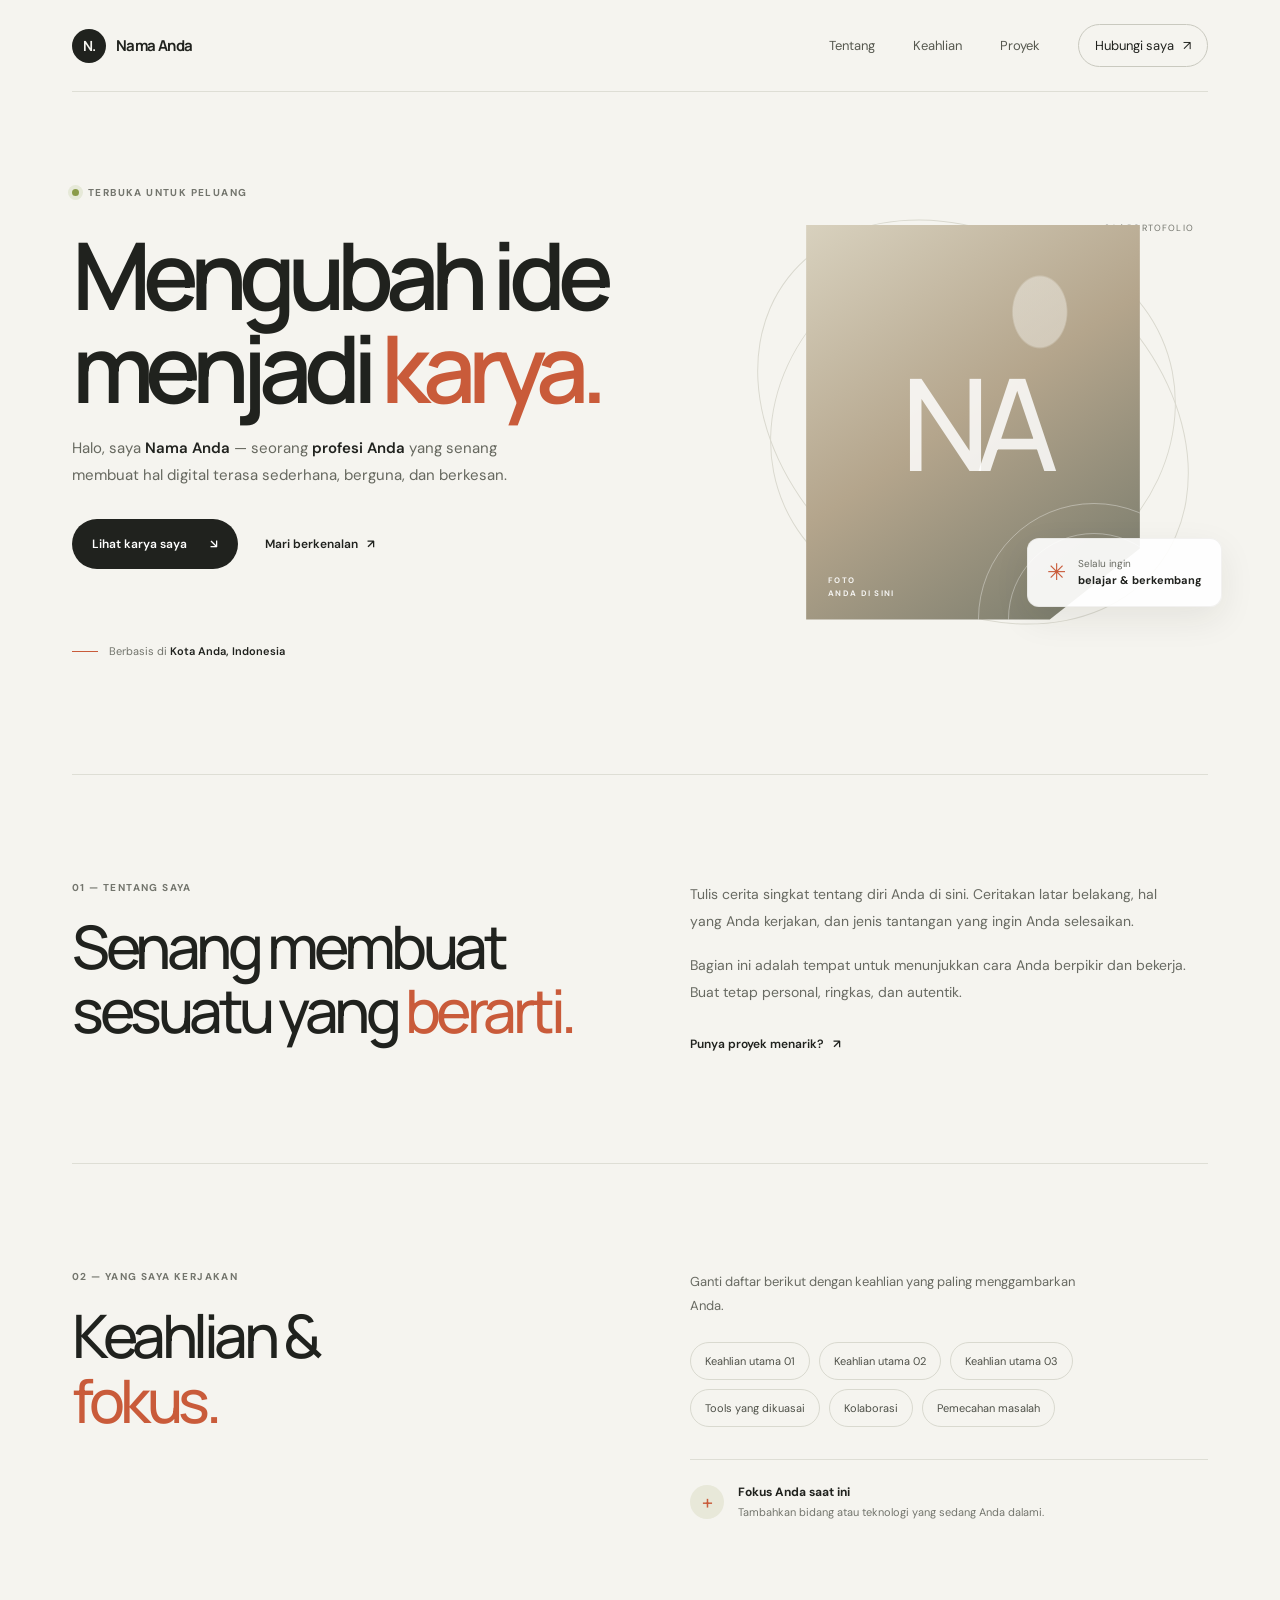
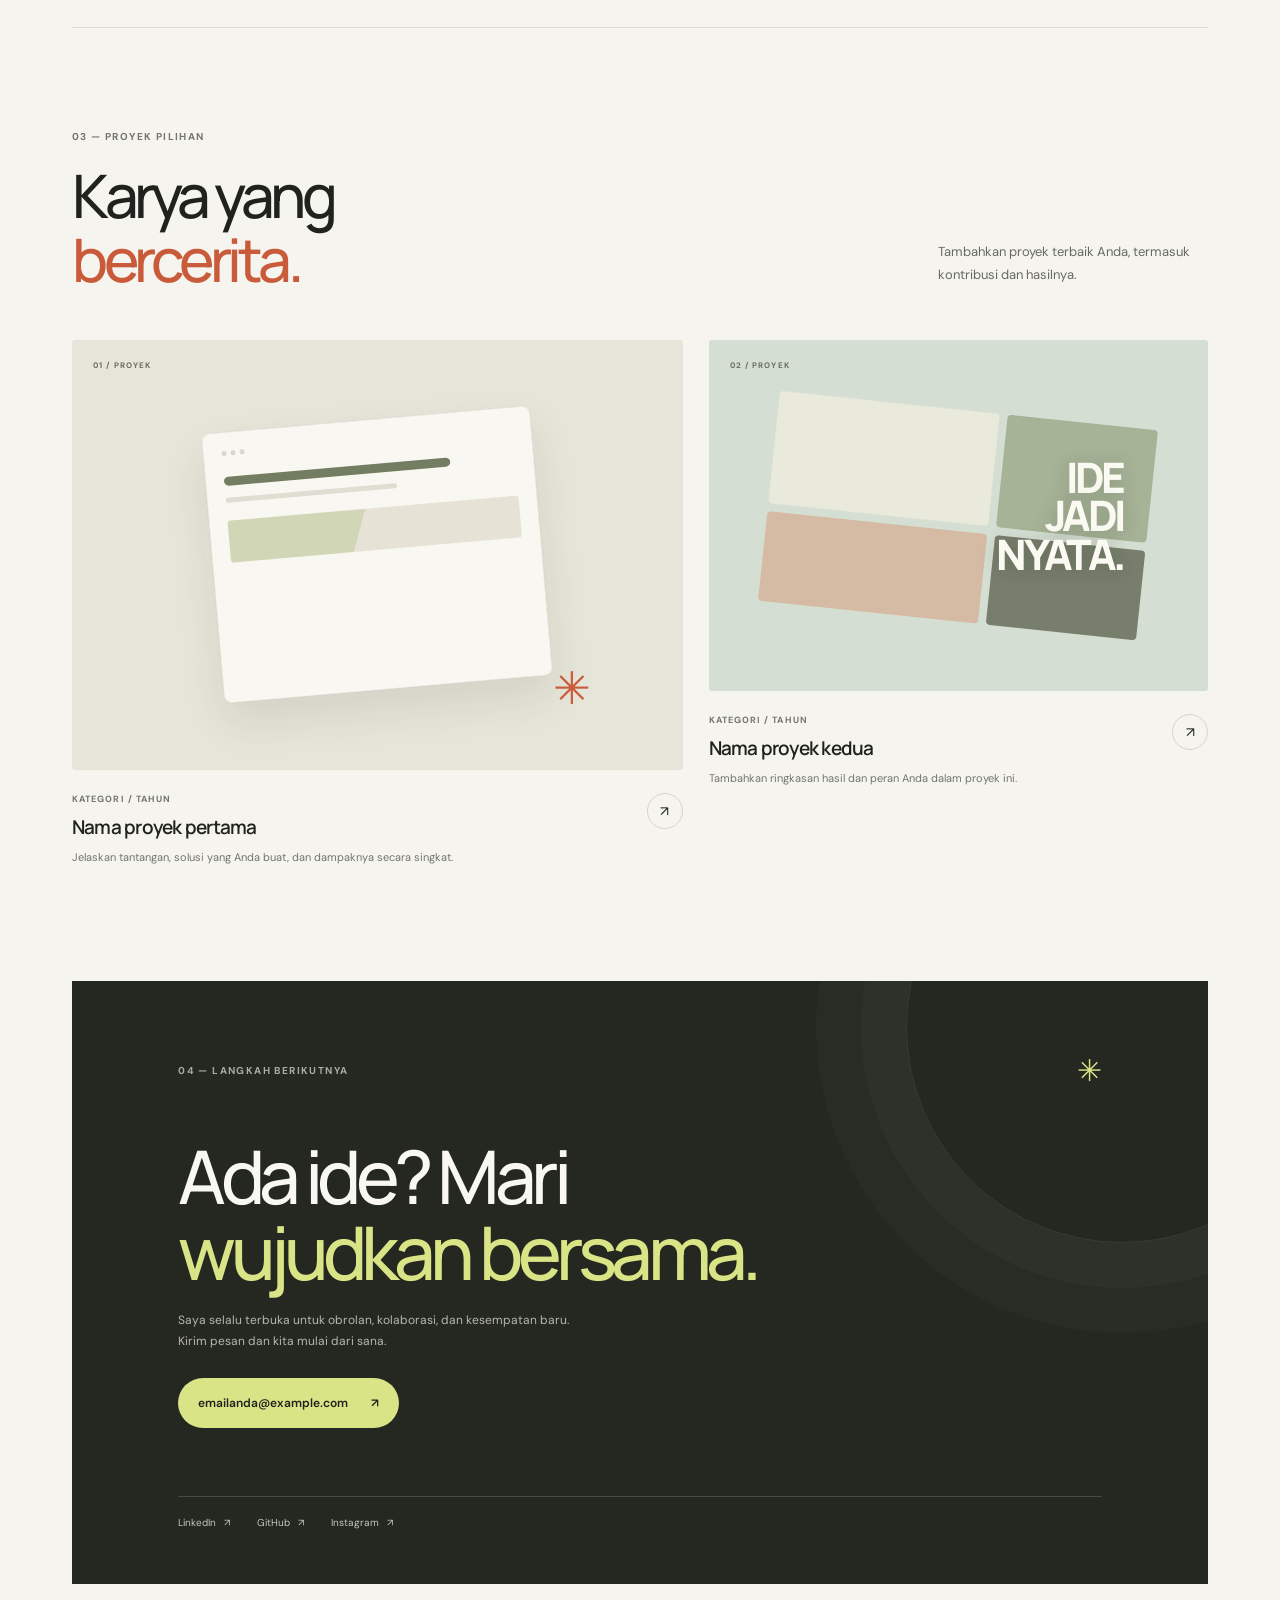
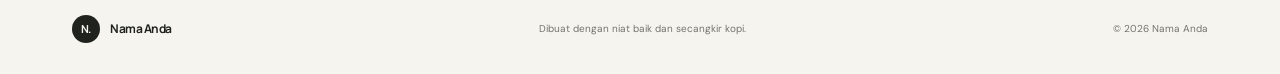
==== index.html @ 4c213443 "Build portfolio website Co-authored-by: Copilot <223556219+Copilot@users.noreply.github.com>" ====
<!doctype html>
<html lang="id">
  <head>
    <meta charset="utf-8" />
    <meta name="viewport" content="width=device-width, initial-scale=1" />
    <meta
      name="description"
      content="Portofolio Nama Anda — profil, keahlian, dan proyek pilihan."
    />
    <meta name="theme-color" content="#f5f4ef" />
    <title>Nama Anda — Portofolio</title>
    <link rel="stylesheet" href="styles.css" />
    <script src="script.js" defer></script>
  </head>
  <body>
    <header class="site-header">
      <a class="wordmark" href="#home" aria-label="Nama Anda, beranda">
        <span class="wordmark-mark">N.</span>
        <span>Nama Anda</span>
      </a>

      <button
        class="menu-toggle"
        type="button"
        aria-expanded="false"
        aria-controls="primary-navigation"
        aria-label="Buka navigasi"
      >
        <span></span>
        <span></span>
      </button>

      <nav class="navigation" id="primary-navigation" aria-label="Navigasi utama">
        <a href="#about">Tentang</a>
        <a href="#skills">Keahlian</a>
        <a href="#projects">Proyek</a>
        <a class="nav-contact" href="#contact">Hubungi saya <span aria-hidden="true">↗</span></a>
      </nav>
    </header>

    <main>
      <section class="hero section-shell" id="home">
        <div class="hero-copy">
          <p class="eyebrow"><span class="status-dot"></span> TERBUKA UNTUK PELUANG</p>
          <h1>Mengubah ide<br />menjadi <span class="accent-text">karya.</span></h1>
          <p class="hero-description">
            Halo, saya <strong>Nama Anda</strong> — seorang
            <strong>profesi Anda</strong> yang senang membuat hal digital terasa
            sederhana, berguna, dan berkesan.
          </p>
          <div class="hero-actions">
            <a class="button button-primary" href="#projects">Lihat karya saya <span aria-hidden="true">↘</span></a>
            <a class="text-link" href="#contact">Mari berkenalan <span aria-hidden="true">↗</span></a>
          </div>
          <div class="hero-note">
            <span class="note-line"></span>
            <span>Berbasis di <strong>Kota Anda, Indonesia</strong></span>
          </div>
        </div>

        <div class="hero-art" aria-label="Area foto profil">
          <div class="art-orbit orbit-one"></div>
          <div class="art-orbit orbit-two"></div>
          <div class="portrait-placeholder">
            <span class="portrait-initials">NA</span>
            <span class="portrait-caption">FOTO<br />ANDA DI SINI</span>
          </div>
          <div class="floating-card">
            <span class="floating-icon" aria-hidden="true">✳</span>
            <span>Selalu ingin<br /><strong>belajar & berkembang</strong></span>
          </div>
          <span class="art-index">01 / PORTOFOLIO</span>
        </div>
      </section>

      <section class="about section-shell section-divider" id="about">
        <div class="section-heading">
          <p class="eyebrow">01 — TENTANG SAYA</p>
          <h2>Senang membuat<br />sesuatu yang <span class="accent-text">berarti.</span></h2>
        </div>
        <div class="about-copy">
          <p>
            Tulis cerita singkat tentang diri Anda di sini. Ceritakan latar
            belakang, hal yang Anda kerjakan, dan jenis tantangan yang ingin
            Anda selesaikan.
          </p>
          <p>
            Bagian ini adalah tempat untuk menunjukkan cara Anda berpikir dan
            bekerja. Buat tetap personal, ringkas, dan autentik.
          </p>
          <a class="text-link" href="#contact">Punya proyek menarik? <span aria-hidden="true">↗</span></a>
        </div>
      </section>

      <section class="skills section-shell section-divider" id="skills">
        <div class="section-heading">
          <p class="eyebrow">02 — YANG SAYA KERJAKAN</p>
          <h2>Keahlian &<br /><span class="accent-text">fokus.</span></h2>
        </div>
        <div class="skills-content">
          <p class="skills-intro">Ganti daftar berikut dengan keahlian yang paling menggambarkan Anda.</p>
          <div class="skill-list" aria-label="Daftar keahlian">
            <span>Keahlian utama 01</span>
            <span>Keahlian utama 02</span>
            <span>Keahlian utama 03</span>
            <span>Tools yang dikuasai</span>
            <span>Kolaborasi</span>
            <span>Pemecahan masalah</span>
          </div>
          <div class="focus-note">
            <span class="focus-number">+</span>
            <p><strong>Fokus Anda saat ini</strong><br />Tambahkan bidang atau teknologi yang sedang Anda dalami.</p>
          </div>
        </div>
      </section>

      <section class="projects section-shell section-divider" id="projects">
        <div class="projects-heading">
          <div class="section-heading">
            <p class="eyebrow">03 — PROYEK PILIHAN</p>
            <h2>Karya yang<br /><span class="accent-text">bercerita.</span></h2>
          </div>
          <p class="projects-intro">Tambahkan proyek terbaik Anda, termasuk kontribusi dan hasilnya.</p>
        </div>

        <div class="project-grid">
          <article class="project-card project-card-featured">
            <div class="project-visual visual-one">
              <span class="visual-label">01 / PROYEK</span>
              <div class="visual-window">
                <span class="window-dots"><i></i><i></i><i></i></span>
                <span class="window-line line-long"></span>
                <span class="window-line"></span>
                <span class="window-block"></span>
              </div>
              <span class="visual-symbol" aria-hidden="true">✳</span>
            </div>
            <div class="project-details">
              <div>
                <p class="project-type">KATEGORI / TAHUN</p>
                <h3>Nama proyek pertama</h3>
                <p>Jelaskan tantangan, solusi yang Anda buat, dan dampaknya secara singkat.</p>
              </div>
              <a class="project-arrow" href="#contact" aria-label="Tanyakan tentang proyek pertama">↗</a>
            </div>
          </article>

          <article class="project-card">
            <div class="project-visual visual-two">
              <span class="visual-label">02 / PROYEK</span>
              <div class="visual-tiles"><span></span><span></span><span></span><span></span></div>
              <span class="visual-word">IDE<br />JADI<br />NYATA.</span>
            </div>
            <div class="project-details">
              <div>
                <p class="project-type">KATEGORI / TAHUN</p>
                <h3>Nama proyek kedua</h3>
                <p>Tambahkan ringkasan hasil dan peran Anda dalam proyek ini.</p>
              </div>
              <a class="project-arrow" href="#contact" aria-label="Tanyakan tentang proyek kedua">↗</a>
            </div>
          </article>
        </div>
      </section>

      <section class="contact section-shell" id="contact">
        <div class="contact-topline">
          <p class="eyebrow">04 — LANGKAH BERIKUTNYA</p>
          <span class="contact-spark" aria-hidden="true">✳</span>
        </div>
        <h2>Ada ide? Mari<br /><span class="accent-text">wujudkan bersama.</span></h2>
        <p class="contact-description">
          Saya selalu terbuka untuk obrolan, kolaborasi, dan kesempatan baru.
          Kirim pesan dan kita mulai dari sana.
        </p>
        <a class="button button-light" href="mailto:emailanda@example.com">
          emailanda@example.com <span aria-hidden="true">↗</span>
        </a>
        <div class="social-links">
          <a href="#contact">LinkedIn <span aria-hidden="true">↗</span></a>
          <a href="#contact">GitHub <span aria-hidden="true">↗</span></a>
          <a href="#contact">Instagram <span aria-hidden="true">↗</span></a>
        </div>
      </section>
    </main>

    <footer class="site-footer">
      <a class="wordmark" href="#home">
        <span class="wordmark-mark">N.</span>
        <span>Nama Anda</span>
      </a>
      <p>Dibuat dengan niat baik dan secangkir kopi.</p>
      <p>© <span id="current-year"></span> Nama Anda</p>
    </footer>
  </body>
</html>
---- styles.css ----
@import url("https://fonts.googleapis.com/css2?family=DM+Sans:wght@400;500;600;700&family=Manrope:wght@400;500;600;700;800&display=swap");

:root {
  color-scheme: light;
  --paper: #f5f4ef;
  --ink: #20221e;
  --muted: #73756d;
  --line: #deded5;
  --accent: #c95b3a;
  --accent-dark: #a94227;
  --lime: #d8e486;
  --dark: #252820;
  --font-body: "DM Sans", "Segoe UI", sans-serif;
  --font-display: "Manrope", "Segoe UI", sans-serif;
}

* {
  box-sizing: border-box;
}

html {
  scroll-behavior: smooth;
  scroll-padding-top: 6rem;
}

body {
  margin: 0;
  background: var(--paper);
  color: var(--ink);
  font-family: var(--font-body);
  -webkit-font-smoothing: antialiased;
}

a {
  color: inherit;
  text-decoration: none;
}

button,
a {
  -webkit-tap-highlight-color: transparent;
}

a:focus-visible,
button:focus-visible {
  outline: 3px solid var(--accent);
  outline-offset: 4px;
}

.site-header,
.site-footer {
  width: min(100% - 9rem, 1280px);
  margin-inline: auto;
}

.site-header {
  min-height: 92px;
  display: flex;
  align-items: center;
  justify-content: space-between;
  border-bottom: 1px solid var(--line);
}

.wordmark {
  display: inline-flex;
  align-items: center;
  gap: 10px;
  font-family: var(--font-display);
  font-size: 15px;
  font-weight: 700;
  letter-spacing: -0.04em;
}

.wordmark-mark {
  width: 34px;
  height: 34px;
  display: grid;
  place-items: center;
  border-radius: 50%;
  background: var(--ink);
  color: var(--paper);
  font-size: 14px;
  letter-spacing: -0.06em;
}

.navigation {
  display: flex;
  align-items: center;
  gap: 38px;
  color: #56584f;
  font-size: 13px;
}

.navigation a,
.social-links a,
.text-link {
  transition: color 160ms ease;
}

.navigation a:hover,
.social-links a:hover,
.text-link:hover {
  color: var(--accent);
}

.navigation .nav-contact {
  padding: 12px 16px;
  border: 1px solid #c9c9bf;
  border-radius: 99px;
  color: var(--ink);
}

.nav-contact span,
.text-link span {
  margin-left: 6px;
}

.menu-toggle {
  display: none;
}

.section-shell {
  width: min(100% - 9rem, 1280px);
  margin-inline: auto;
}

.hero {
  min-height: 660px;
  display: grid;
  grid-template-columns: 1.08fr 0.92fr;
  align-items: center;
  gap: 60px;
  padding-block: 74px 96px;
}

.hero-copy {
  padding-block: 20px;
}

.eyebrow {
  margin: 0;
  color: var(--muted);
  font-size: 10px;
  font-weight: 700;
  letter-spacing: 0.14em;
}

.hero-copy > .eyebrow {
  display: flex;
  align-items: center;
  gap: 9px;
}

.status-dot {
  width: 7px;
  height: 7px;
  border-radius: 50%;
  background: #8a9b48;
  box-shadow: 0 0 0 4px #e6e9d8;
}

h1,
h2,
h3,
p {
  margin-top: 0;
}

h1,
h2,
h3 {
  font-family: var(--font-display);
}

.hero h1 {
  margin: 29px 0 22px;
  font-size: clamp(58px, 7.3vw, 100px);
  font-weight: 600;
  letter-spacing: -0.085em;
  line-height: 0.99;
}

.accent-text {
  color: var(--accent);
}

.hero-description {
  max-width: 470px;
  margin-bottom: 30px;
  color: #66685f;
  font-size: 15px;
  line-height: 1.8;
}

.hero-description strong {
  color: var(--ink);
  font-weight: 600;
}

.hero-actions {
  display: flex;
  align-items: center;
  gap: 27px;
}

.button {
  min-height: 50px;
  display: inline-flex;
  align-items: center;
  justify-content: center;
  gap: 23px;
  padding: 0 20px;
  border-radius: 99px;
  font-size: 12px;
  font-weight: 600;
  transition: background-color 160ms ease, transform 160ms ease;
}

.button:hover {
  transform: translateY(-2px);
}

.button-primary {
  background: var(--ink);
  color: #fff;
}

.button-primary:hover {
  background: #41443a;
}

.text-link {
  color: var(--ink);
  font-size: 12px;
  font-weight: 600;
}

.hero-note {
  display: flex;
  align-items: center;
  gap: 11px;
  margin-top: 75px;
  color: var(--muted);
  font-size: 11px;
}

.hero-note strong {
  color: var(--ink);
  font-weight: 600;
}

.note-line {
  width: 26px;
  height: 1px;
  background: var(--accent);
}

.hero-art {
  position: relative;
  width: min(100%, 470px);
  aspect-ratio: 0.94;
  justify-self: end;
  display: grid;
  place-items: center;
}

.portrait-placeholder {
  position: relative;
  z-index: 1;
  width: 71%;
  height: 79%;
  display: flex;
  flex-direction: column;
  align-items: center;
  justify-content: center;
  overflow: hidden;
  background:
    radial-gradient(ellipse at 70% 22%, rgba(245, 244, 239, 0.46) 0 8%, transparent 8.5%),
    linear-gradient(145deg, #d8d1be 0%, #b4a58c 48%, #737769 100%);
  clip-path: polygon(0 0, 100% 0, 100% 82%, 73% 100%, 0 100%);
}

.portrait-placeholder::before,
.portrait-placeholder::after {
  position: absolute;
  content: "";
  border: 1px solid rgba(255, 255, 255, 0.35);
  border-radius: 50%;
}

.portrait-placeholder::before {
  width: 230px;
  height: 230px;
  right: -70px;
  bottom: -115px;
}

.portrait-placeholder::after {
  width: 170px;
  height: 170px;
  right: -40px;
  bottom: -85px;
}

.portrait-initials {
  position: relative;
  z-index: 1;
  color: rgba(255, 255, 255, 0.84);
  font-family: var(--font-display);
  font-size: clamp(70px, 10vw, 130px);
  font-weight: 500;
  letter-spacing: -0.11em;
}

.portrait-caption {
  position: absolute;
  bottom: 20px;
  left: 22px;
  color: rgba(255, 255, 255, 0.88);
  font-size: 8px;
  font-weight: 700;
  letter-spacing: 0.16em;
  line-height: 1.6;
}

.art-orbit {
  position: absolute;
  border: 1px solid #dad9cf;
  border-radius: 50%;
}

.orbit-one {
  width: 88%;
  height: 88%;
  transform: rotate(-24deg) scaleY(0.82);
}

.orbit-two {
  width: 100%;
  height: 72%;
  transform: rotate(38deg);
}

.floating-card {
  position: absolute;
  z-index: 2;
  right: -3%;
  bottom: 13%;
  display: flex;
  align-items: center;
  gap: 12px;
  padding: 15px 19px;
  border: 1px solid rgba(32, 34, 30, 0.06);
  border-radius: 12px;
  background: rgba(255, 255, 255, 0.91);
  box-shadow: 0 12px 35px rgba(32, 34, 30, 0.08);
  color: #686a62;
  font-size: 10px;
  line-height: 1.6;
}

.floating-card strong {
  color: var(--ink);
  font-size: 11px;
}

.floating-icon {
  color: var(--accent);
  font-size: 23px;
}

.art-index {
  position: absolute;
  top: 10%;
  right: 3%;
  color: var(--muted);
  font-size: 9px;
  letter-spacing: 0.13em;
}

.section-divider {
  border-top: 1px solid var(--line);
}

.about,
.skills {
  display: grid;
  grid-template-columns: 1fr 1fr;
  gap: 100px;
  padding-block: 106px;
}

.section-heading h2,
.projects-heading h2 {
  margin: 20px 0 0;
  font-size: clamp(39px, 5vw, 60px);
  font-weight: 500;
  letter-spacing: -0.075em;
  line-height: 1.07;
}

.about-copy {
  max-width: 500px;
  align-self: end;
  padding-bottom: 4px;
}

.about-copy p {
  margin-bottom: 18px;
  color: #686a62;
  font-size: 14px;
  line-height: 1.9;
}

.about-copy .text-link {
  display: inline-block;
  margin-top: 13px;
}

.skills-content {
  align-self: center;
}

.skills-intro,
.projects-intro {
  max-width: 390px;
  color: #686a62;
  font-size: 13px;
  line-height: 1.8;
}

.skill-list {
  display: flex;
  flex-wrap: wrap;
  gap: 9px;
  margin-block: 25px 32px;
}

.skill-list span {
  padding: 11px 14px;
  border: 1px solid #d9d9cf;
  border-radius: 99px;
  color: #4e5048;
  font-size: 11px;
}

.focus-note {
  display: flex;
  align-items: center;
  gap: 14px;
  padding-top: 22px;
  border-top: 1px solid var(--line);
}

.focus-number {
  width: 34px;
  height: 34px;
  display: grid;
  flex: 0 0 auto;
  place-items: center;
  border-radius: 50%;
  background: #e8e8d9;
  color: var(--accent);
  font-size: 20px;
}

.focus-note p {
  margin: 0;
  color: var(--muted);
  font-size: 11px;
  line-height: 1.7;
}

.focus-note strong {
  color: var(--ink);
  font-size: 12px;
}

.projects {
  padding-block: 102px 115px;
}

.projects-heading {
  display: flex;
  align-items: end;
  justify-content: space-between;
  gap: 30px;
  margin-bottom: 48px;
}

.projects-intro {
  max-width: 270px;
  margin: 0 0 5px;
}

.project-grid {
  display: grid;
  grid-template-columns: 1.1fr 0.9fr;
  gap: 26px;
}

.project-card {
  min-width: 0;
}

.project-visual {
  position: relative;
  aspect-ratio: 1.42;
  display: grid;
  place-items: center;
  overflow: hidden;
  border-radius: 3px;
}

.visual-one {
  background: #e6e5d9;
}

.visual-two {
  background: #d5ded2;
}

.visual-label {
  position: absolute;
  top: 20px;
  left: 21px;
  color: #6a6c61;
  font-size: 8px;
  font-weight: 700;
  letter-spacing: 0.14em;
}

.visual-window {
  width: 54%;
  min-height: 63%;
  display: flex;
  flex-direction: column;
  gap: 12px;
  padding: 18px;
  border: 1px solid rgba(32, 34, 30, 0.09);
  border-radius: 8px;
  background: #f8f7f1;
  box-shadow: 0 20px 40px rgba(43, 47, 37, 0.1);
  transform: rotate(-5deg);
}

.window-dots {
  display: flex;
  gap: 4px;
  margin-bottom: 9px;
}

.window-dots i {
  width: 5px;
  height: 5px;
  border-radius: 50%;
  background: #d7d8cd;
}

.window-line {
  width: 59%;
  height: 5px;
  border-radius: 5px;
  background: #deded3;
}

.window-line.line-long {
  width: 78%;
  height: 9px;
  background: #737d61;
}

.window-block {
  width: 100%;
  height: 42px;
  margin-top: 6px;
  border-radius: 3px;
  background: linear-gradient(110deg, #d1d6b7 0 45%, #e6e3d6 45%);
}

.visual-symbol {
  position: absolute;
  right: 15%;
  bottom: 12%;
  color: var(--accent);
  font-size: 45px;
}

.visual-tiles {
  position: absolute;
  inset: 20% 12%;
  display: grid;
  grid-template-columns: 1fr 0.68fr;
  grid-template-rows: 1fr 0.8fr;
  gap: 8px;
  transform: rotate(6deg);
}

.visual-tiles span {
  border-radius: 4px;
  background: #e9e9dc;
}

.visual-tiles span:nth-child(2) {
  background: #a6b397;
}

.visual-tiles span:nth-child(3) {
  background: #d5bba3;
}

.visual-tiles span:nth-child(4) {
  background: #777e6b;
}

.visual-word {
  position: relative;
  z-index: 1;
  justify-self: end;
  margin-right: 17%;
  color: #faf9f2;
  font-family: var(--font-display);
  font-size: clamp(23px, 3.5vw, 42px);
  font-weight: 800;
  letter-spacing: -0.08em;
  line-height: 0.92;
  text-align: right;
  text-shadow: 0 2px 20px rgba(32, 34, 30, 0.2);
}

.project-details {
  display: flex;
  justify-content: space-between;
  gap: 18px;
  padding-top: 23px;
}

.project-type {
  margin-bottom: 9px;
  color: var(--muted);
  font-size: 9px;
  font-weight: 700;
  letter-spacing: 0.12em;
}

.project-details h3 {
  margin-bottom: 8px;
  font-size: 19px;
  font-weight: 600;
  letter-spacing: -0.04em;
}

.project-details p:last-child {
  max-width: 400px;
  margin-bottom: 0;
  color: #73756d;
  font-size: 11px;
  line-height: 1.7;
}

.project-arrow {
  width: 36px;
  height: 36px;
  display: grid;
  flex: 0 0 auto;
  place-items: center;
  border: 1px solid #d4d4ca;
  border-radius: 50%;
  font-size: 14px;
  transition: color 160ms ease, background-color 160ms ease, border-color 160ms ease;
}

.project-arrow:hover {
  border-color: var(--ink);
  background: var(--ink);
  color: white;
}

.contact {
  position: relative;
  overflow: hidden;
  padding: 70px 8.3% 55px;
  background: var(--dark);
  color: #f8f7f1;
}

.contact::after {
  position: absolute;
  top: -170px;
  right: -130px;
  width: 430px;
  height: 430px;
  border: 1px solid rgba(255, 255, 255, 0.09);
  border-radius: 50%;
  box-shadow: 0 0 0 45px rgba(255, 255, 255, 0.025), 0 0 0 90px rgba(255, 255, 255, 0.02);
  content: "";
  pointer-events: none;
}

.contact-topline {
  display: flex;
  align-items: center;
  justify-content: space-between;
}

.contact .eyebrow {
  color: #aaada1;
}

.contact-spark {
  color: var(--lime);
  font-size: 30px;
}

.contact h2 {
  position: relative;
  z-index: 1;
  margin: 48px 0 19px;
  font-size: clamp(43px, 6vw, 74px);
  font-weight: 500;
  letter-spacing: -0.075em;
  line-height: 1.03;
}

.contact .accent-text {
  color: var(--lime);
}

.contact-description {
  max-width: 400px;
  margin-bottom: 25px;
  color: #b6b8ad;
  font-size: 12px;
  line-height: 1.8;
}

.button-light {
  background: var(--lime);
  color: var(--ink);
}

.button-light:hover {
  background: #e5eea1;
}

.social-links {
  position: relative;
  z-index: 1;
  display: flex;
  gap: 27px;
  margin-top: 68px;
  padding-top: 19px;
  border-top: 1px solid rgba(255, 255, 255, 0.16);
}

.social-links a {
  color: #c5c7bd;
  font-size: 10px;
}

.social-links a span {
  margin-left: 5px;
}

.site-footer {
  min-height: 90px;
  display: flex;
  align-items: center;
  justify-content: space-between;
  gap: 20px;
  color: var(--muted);
  font-size: 10px;
}

.site-footer .wordmark {
  color: var(--ink);
  font-size: 12px;
}

.site-footer .wordmark-mark {
  width: 28px;
  height: 28px;
  font-size: 11px;
}

.site-footer p {
  margin: 0;
}

@media (max-width: 900px) {
  .site-header,
  .site-footer,
  .section-shell {
    width: min(100% - 3.5rem, 760px);
  }

  .hero {
    min-height: 570px;
    gap: 25px;
  }

  .hero h1 {
    font-size: clamp(57px, 9vw, 78px);
  }

  .hero-art {
    width: 100%;
  }

  .floating-card {
    right: -2%;
    bottom: 8%;
  }

  .about,
  .skills {
    gap: 55px;
  }

  .contact {
    padding-inline: 7%;
  }
}

@media (max-width: 640px) {
  html {
    scroll-padding-top: 5rem;
  }

  .site-header,
  .site-footer,
  .section-shell {
    width: calc(100% - 40px);
  }

  .site-header {
    min-height: 72px;
  }

  .menu-toggle {
    z-index: 5;
    width: 42px;
    height: 42px;
    display: flex;
    flex-direction: column;
    align-items: center;
    justify-content: center;
    gap: 5px;
    border: 1px solid var(--line);
    border-radius: 50%;
    background: transparent;
    cursor: pointer;
  }

  .menu-toggle span {
    width: 14px;
    height: 1px;
    background: var(--ink);
    transition: transform 160ms ease;
  }

  .menu-toggle[aria-expanded="true"] span:first-child {
    transform: translateY(3px) rotate(45deg);
  }

  .menu-toggle[aria-expanded="true"] span:last-child {
    transform: translateY(-3px) rotate(-45deg);
  }

  .navigation {
    position: absolute;
    z-index: 4;
    top: 62px;
    right: 20px;
    left: 20px;
    display: none;
    align-items: stretch;
    gap: 0;
    padding: 12px;
    border: 1px solid var(--line);
    border-radius: 12px;
    background: var(--paper);
    box-shadow: 0 16px 35px rgba(32, 34, 30, 0.09);
  }

  .navigation.is-open {
    display: flex;
    flex-direction: column;
  }

  .navigation a {
    padding: 13px 12px;
  }

  .navigation .nav-contact {
    margin-top: 4px;
    border: 0;
    border-radius: 7px;
    background: #eae9df;
  }

  .hero {
    grid-template-columns: 1fr;
    gap: 12px;
    padding-block: 69px 69px;
  }

  .hero-copy {
    padding: 0;
  }

  .hero h1 {
    margin-top: 25px;
    font-size: clamp(60px, 15vw, 84px);
  }

  .hero-description {
    max-width: 440px;
    font-size: 14px;
  }

  .hero-note {
    margin-top: 37px;
  }

  .hero-art {
    width: min(100%, 380px);
    margin: 32px auto 0;
  }

  .portrait-initials {
    font-size: 112px;
  }

  .floating-card {
    right: 0;
    bottom: 8%;
  }

  .about,
  .skills {
    grid-template-columns: 1fr;
    gap: 35px;
    padding-block: 73px;
  }

  .section-heading h2,
  .projects-heading h2 {
    font-size: 48px;
  }

  .projects {
    padding-block: 74px 80px;
  }

  .projects-heading {
    display: block;
    margin-bottom: 32px;
  }

  .projects-intro {
    margin-top: 20px;
  }

  .project-grid {
    grid-template-columns: 1fr;
    gap: 39px;
  }

  .project-visual {
    aspect-ratio: 1.25;
  }

  .visual-word {
    font-size: 42px;
  }

  .contact {
    width: 100%;
    padding: 55px 25px 35px;
  }

  .contact h2 {
    margin-top: 39px;
    font-size: clamp(43px, 11vw, 60px);
  }

  .social-links {
    gap: 20px;
    margin-top: 54px;
  }

  .site-footer {
    min-height: 110px;
    flex-wrap: wrap;
    justify-content: space-between;
    padding-block: 19px;
  }

  .site-footer p:nth-of-type(1) {
    order: 1;
    width: 100%;
  }
}

@media (prefers-reduced-motion: reduce) {
  *,
  *::before,
  *::after {
    scroll-behavior: auto !important;
    transition-duration: 0.01ms !important;
  }
}
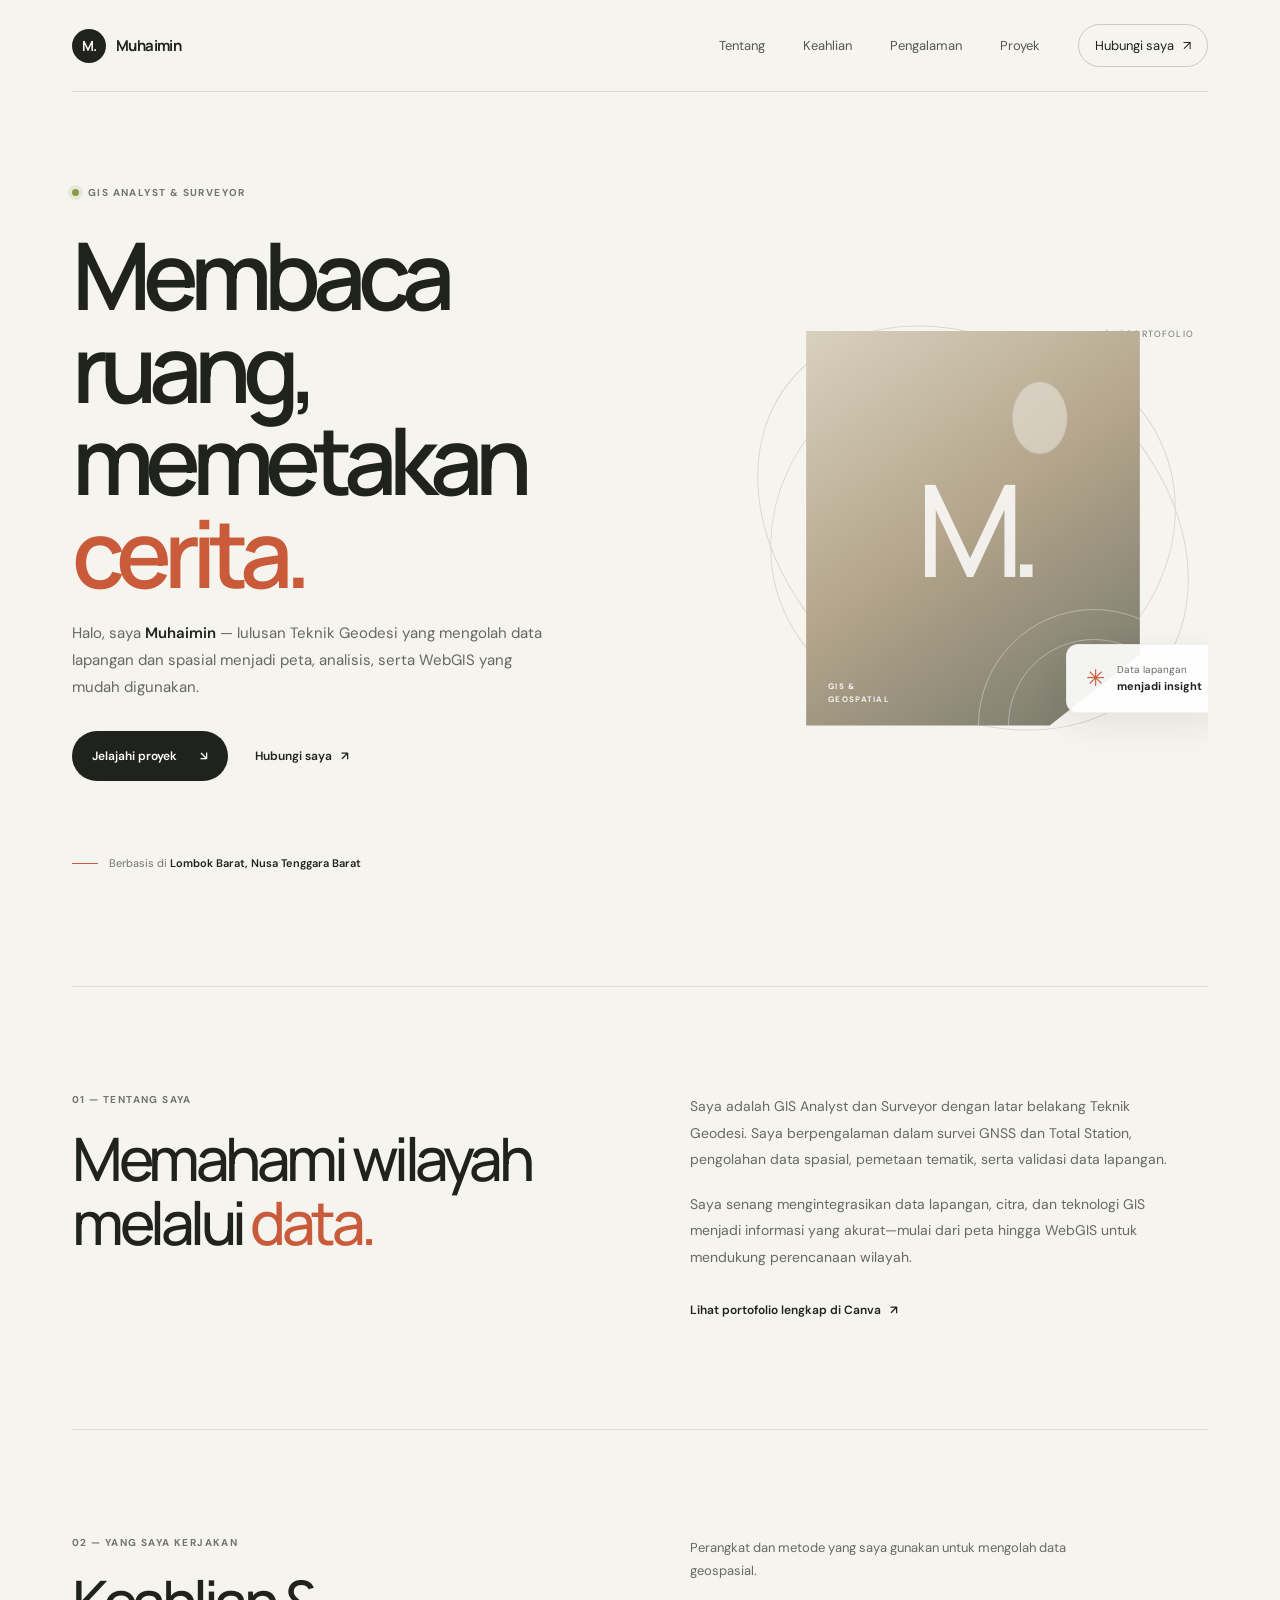
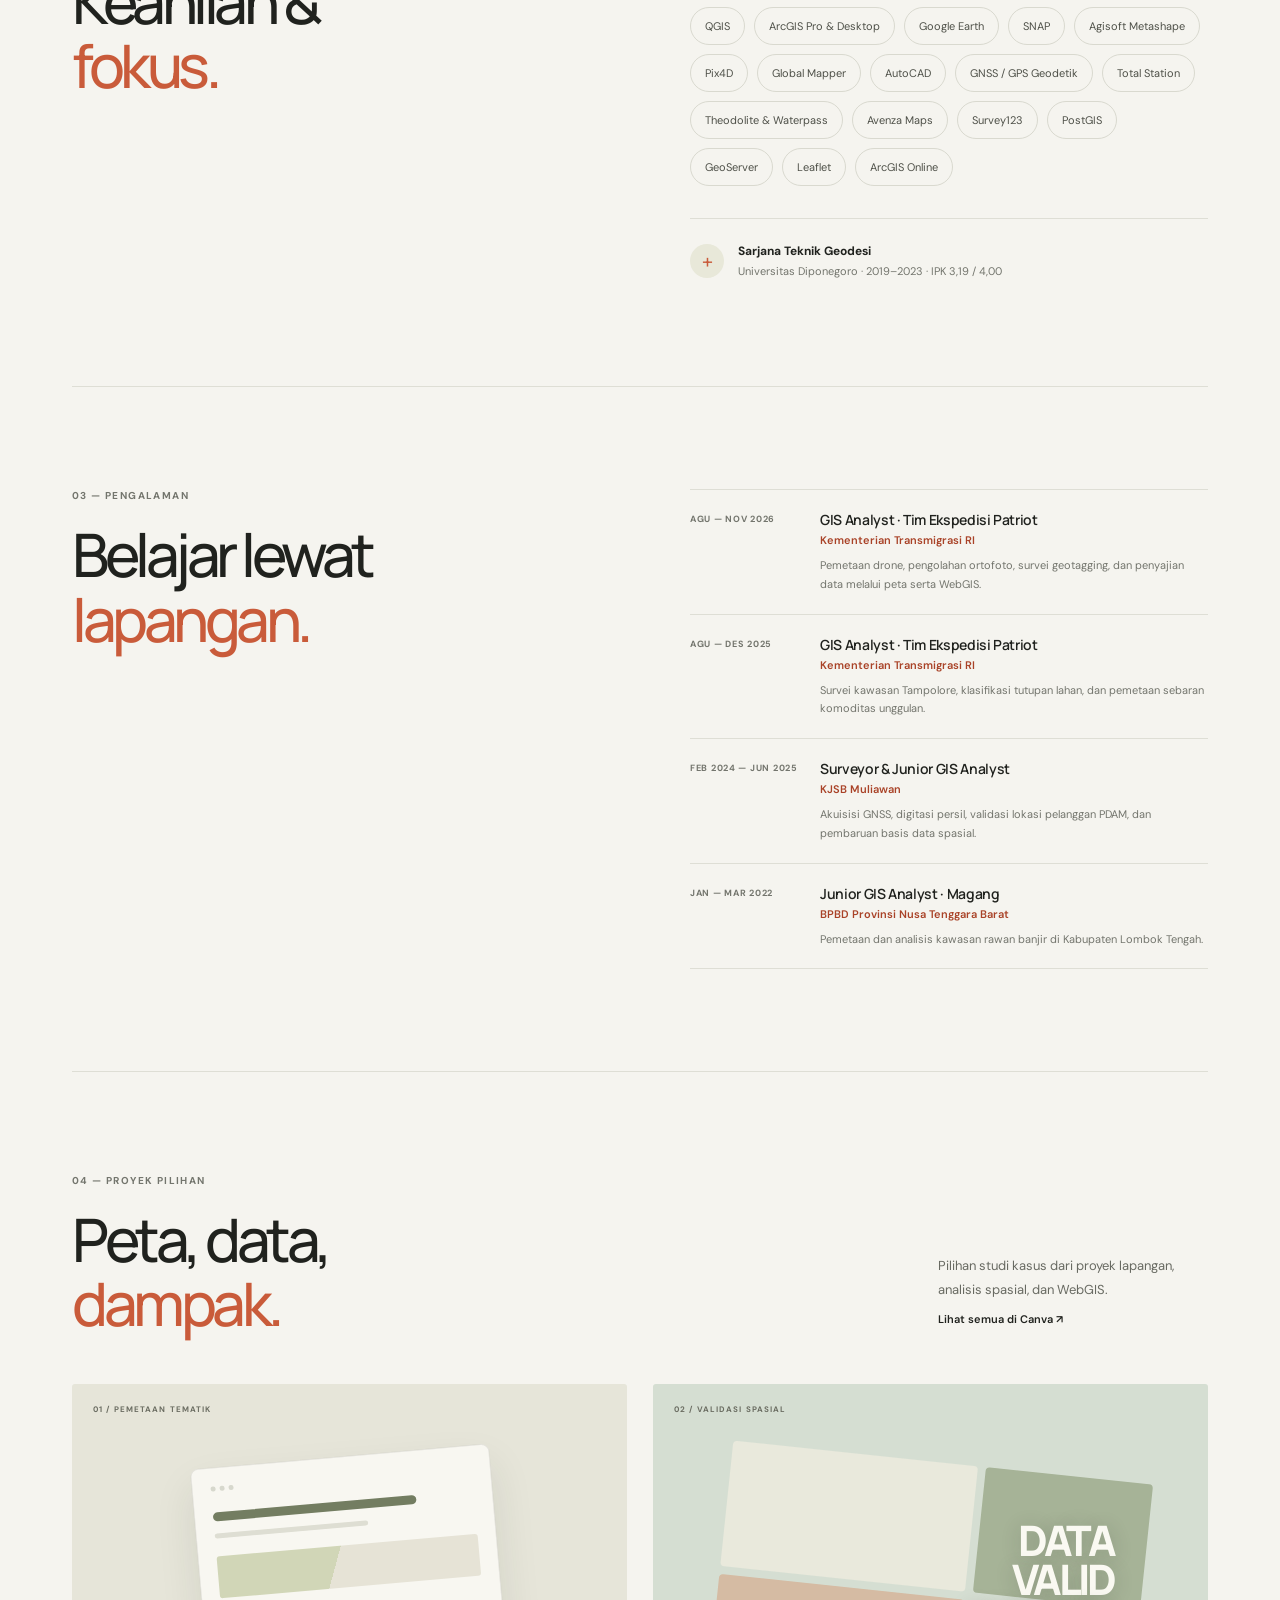
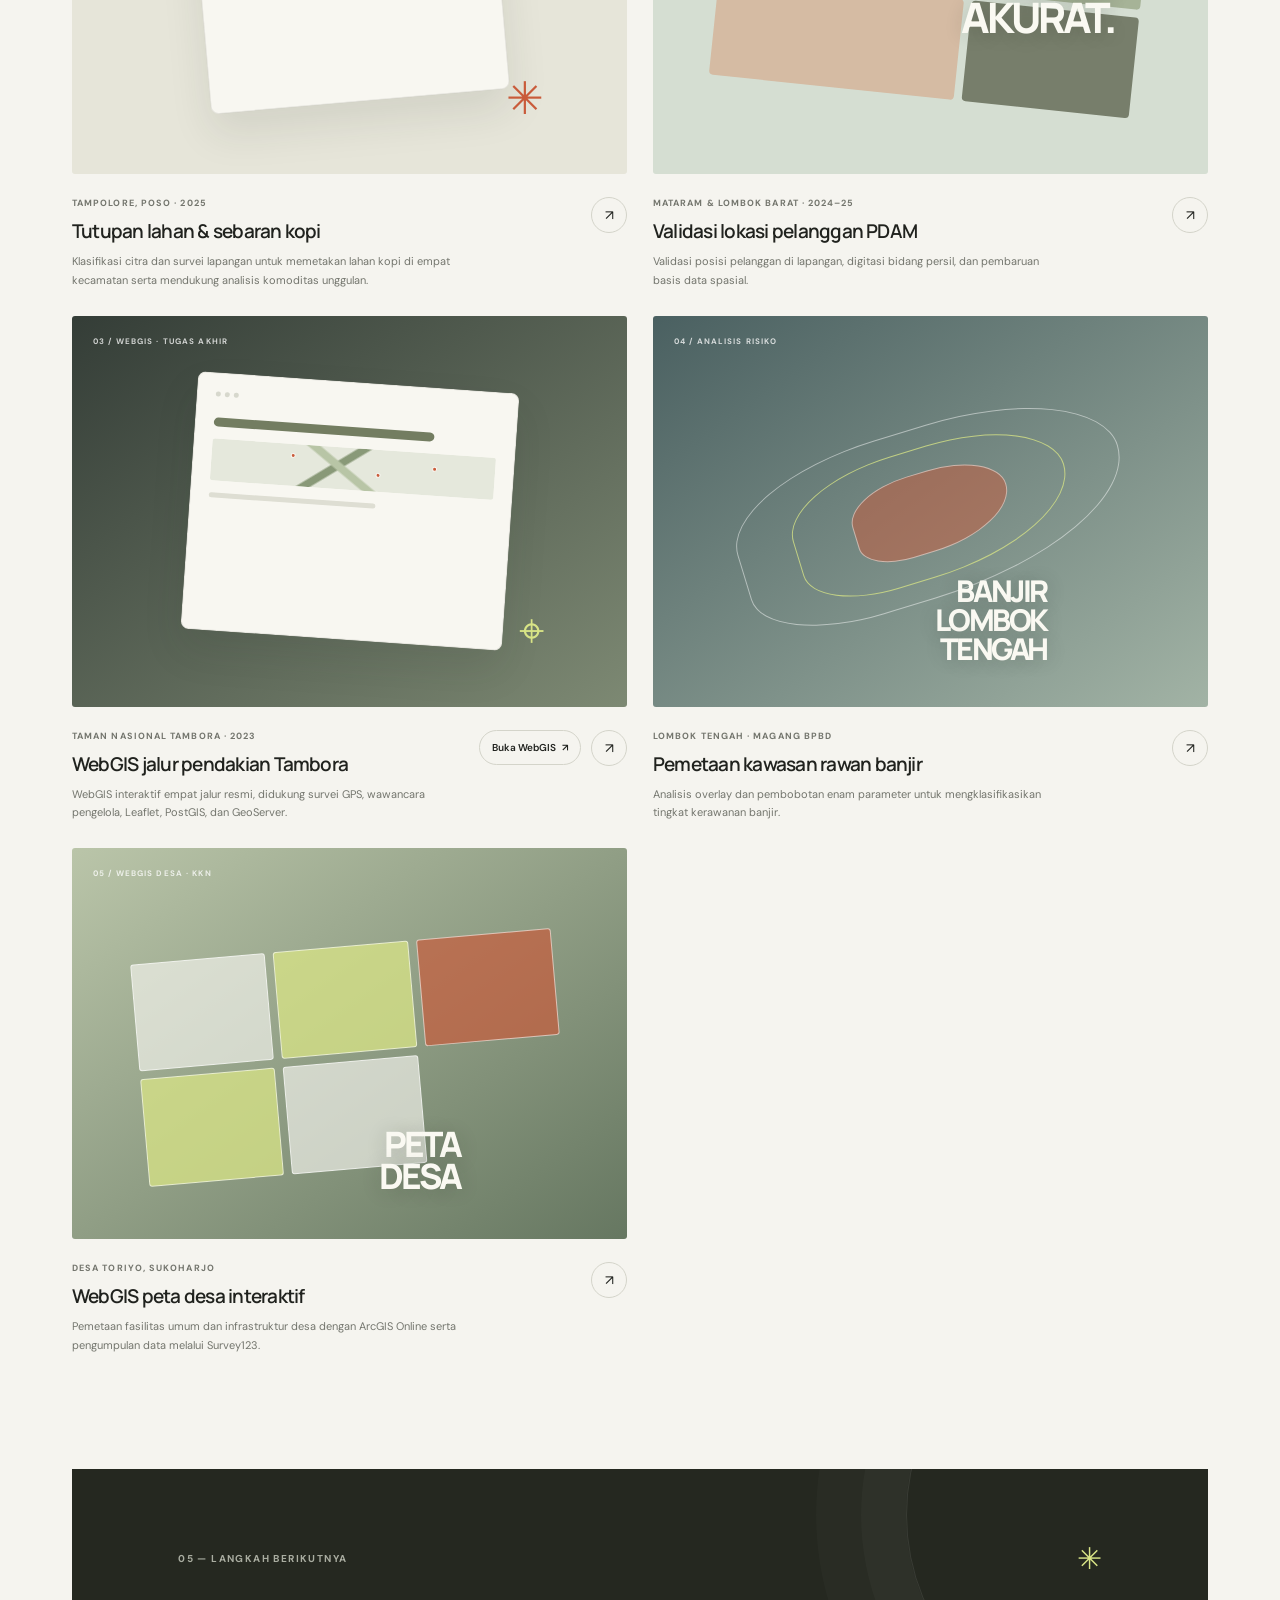
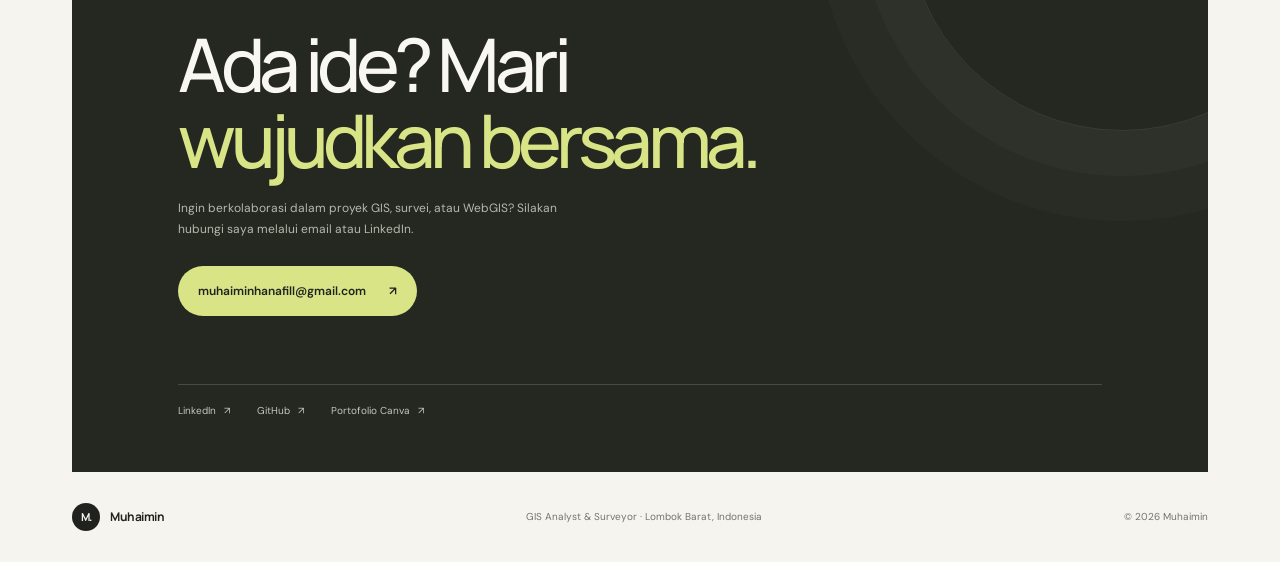
==== commit 7cc2a45f: "Populate portfolio from CV and projects Co-authored-by: Copilot <223556219+Copilot@users.noreply.git" ====
--- a/index.html
+++ b/index.html
@@ -5,18 +5,18 @@
     <meta name="viewport" content="width=device-width, initial-scale=1" />
     <meta
       name="description"
-      content="Portofolio Nama Anda — profil, keahlian, dan proyek pilihan."
+      content="Portofolio Muhaimin, GIS Analyst dan Surveyor. Jelajahi proyek WebGIS, pemetaan tematik, dan analisis spasial."
     />
     <meta name="theme-color" content="#f5f4ef" />
-    <title>Nama Anda — Portofolio</title>
+    <title>Muhaimin — GIS Analyst &amp; Surveyor</title>
     <link rel="stylesheet" href="styles.css" />
     <script src="script.js" defer></script>
   </head>
   <body>
     <header class="site-header">
-      <a class="wordmark" href="#home" aria-label="Nama Anda, beranda">
-        <span class="wordmark-mark">N.</span>
-        <span>Nama Anda</span>
+      <a class="wordmark" href="#home" aria-label="Muhaimin, beranda">
+        <span class="wordmark-mark">M.</span>
+        <span>Muhaimin</span>
       </a>
 
       <button
@@ -33,6 +33,7 @@
       <nav class="navigation" id="primary-navigation" aria-label="Navigasi utama">
         <a href="#about">Tentang</a>
         <a href="#skills">Keahlian</a>
+        <a href="#experience">Pengalaman</a>
         <a href="#projects">Proyek</a>
         <a class="nav-contact" href="#contact">Hubungi saya <span aria-hidden="true">↗</span></a>
       </nav>
@@ -41,33 +42,33 @@
     <main>
       <section class="hero section-shell" id="home">
         <div class="hero-copy">
-          <p class="eyebrow"><span class="status-dot"></span> TERBUKA UNTUK PELUANG</p>
-          <h1>Mengubah ide<br />menjadi <span class="accent-text">karya.</span></h1>
+          <p class="eyebrow"><span class="status-dot"></span> GIS ANALYST &amp; SURVEYOR</p>
+          <h1>Membaca ruang,<br />memetakan <span class="accent-text">cerita.</span></h1>
           <p class="hero-description">
-            Halo, saya <strong>Nama Anda</strong> — seorang
-            <strong>profesi Anda</strong> yang senang membuat hal digital terasa
-            sederhana, berguna, dan berkesan.
+            Halo, saya <strong>Muhaimin</strong> — lulusan Teknik Geodesi yang
+            mengolah data lapangan dan spasial menjadi peta, analisis, serta
+            WebGIS yang mudah digunakan.
           </p>
           <div class="hero-actions">
-            <a class="button button-primary" href="#projects">Lihat karya saya <span aria-hidden="true">↘</span></a>
-            <a class="text-link" href="#contact">Mari berkenalan <span aria-hidden="true">↗</span></a>
+            <a class="button button-primary" href="#projects">Jelajahi proyek <span aria-hidden="true">↘</span></a>
+            <a class="text-link" href="#contact">Hubungi saya <span aria-hidden="true">↗</span></a>
           </div>
           <div class="hero-note">
             <span class="note-line"></span>
-            <span>Berbasis di <strong>Kota Anda, Indonesia</strong></span>
-          </div>
-        </div>
-
-        <div class="hero-art" aria-label="Area foto profil">
+            <span>Berbasis di <strong>Lombok Barat, Nusa Tenggara Barat</strong></span>
+          </div>
+        </div>
+
+        <div class="hero-art" aria-label="Ilustrasi geospasial">
           <div class="art-orbit orbit-one"></div>
           <div class="art-orbit orbit-two"></div>
           <div class="portrait-placeholder">
-            <span class="portrait-initials">NA</span>
-            <span class="portrait-caption">FOTO<br />ANDA DI SINI</span>
+            <span class="portrait-initials">M.</span>
+            <span class="portrait-caption">GIS &amp;<br />GEOSPATIAL</span>
           </div>
           <div class="floating-card">
             <span class="floating-icon" aria-hidden="true">✳</span>
-            <span>Selalu ingin<br /><strong>belajar & berkembang</strong></span>
+            <span>Data lapangan<br /><strong>menjadi insight</strong></span>
           </div>
           <span class="art-index">01 / PORTOFOLIO</span>
         </div>
@@ -76,19 +77,23 @@
       <section class="about section-shell section-divider" id="about">
         <div class="section-heading">
           <p class="eyebrow">01 — TENTANG SAYA</p>
-          <h2>Senang membuat<br />sesuatu yang <span class="accent-text">berarti.</span></h2>
+          <h2>Memahami wilayah<br />melalui <span class="accent-text">data.</span></h2>
         </div>
         <div class="about-copy">
           <p>
-            Tulis cerita singkat tentang diri Anda di sini. Ceritakan latar
-            belakang, hal yang Anda kerjakan, dan jenis tantangan yang ingin
-            Anda selesaikan.
+            Saya adalah GIS Analyst dan Surveyor dengan latar belakang Teknik
+            Geodesi. Saya berpengalaman dalam survei GNSS dan Total Station,
+            pengolahan data spasial, pemetaan tematik, serta validasi data
+            lapangan.
           </p>
           <p>
-            Bagian ini adalah tempat untuk menunjukkan cara Anda berpikir dan
-            bekerja. Buat tetap personal, ringkas, dan autentik.
+            Saya senang mengintegrasikan data lapangan, citra, dan teknologi GIS
+            menjadi informasi yang akurat—mulai dari peta hingga WebGIS untuk
+            mendukung perencanaan wilayah.
           </p>
-          <a class="text-link" href="#contact">Punya proyek menarik? <span aria-hidden="true">↗</span></a>
+          <a class="text-link" href="https://bit.ly/Portfolio-Muhaimin" target="_blank" rel="noopener noreferrer">
+            Lihat portofolio lengkap di Canva <span aria-hidden="true">↗</span>
+          </a>
         </div>
       </section>
 
@@ -98,35 +103,90 @@
           <h2>Keahlian &<br /><span class="accent-text">fokus.</span></h2>
         </div>
         <div class="skills-content">
-          <p class="skills-intro">Ganti daftar berikut dengan keahlian yang paling menggambarkan Anda.</p>
+          <p class="skills-intro">Perangkat dan metode yang saya gunakan untuk mengolah data geospasial.</p>
           <div class="skill-list" aria-label="Daftar keahlian">
-            <span>Keahlian utama 01</span>
-            <span>Keahlian utama 02</span>
-            <span>Keahlian utama 03</span>
-            <span>Tools yang dikuasai</span>
-            <span>Kolaborasi</span>
-            <span>Pemecahan masalah</span>
+            <span>QGIS</span>
+            <span>ArcGIS Pro &amp; Desktop</span>
+            <span>Google Earth</span>
+            <span>SNAP</span>
+            <span>Agisoft Metashape</span>
+            <span>Pix4D</span>
+            <span>Global Mapper</span>
+            <span>AutoCAD</span>
+            <span>GNSS / GPS Geodetik</span>
+            <span>Total Station</span>
+            <span>Theodolite &amp; Waterpass</span>
+            <span>Avenza Maps</span>
+            <span>Survey123</span>
+            <span>PostGIS</span>
+            <span>GeoServer</span>
+            <span>Leaflet</span>
+            <span>ArcGIS Online</span>
           </div>
           <div class="focus-note">
-            <span class="focus-number">+</span>
-            <p><strong>Fokus Anda saat ini</strong><br />Tambahkan bidang atau teknologi yang sedang Anda dalami.</p>
-          </div>
+            <span class="focus-number" aria-hidden="true">+</span>
+            <p><strong>Sarjana Teknik Geodesi</strong><br />Universitas Diponegoro · 2019–2023 · IPK 3,19 / 4,00</p>
+          </div>
+        </div>
+      </section>
+
+      <section class="experience section-shell section-divider" id="experience">
+        <div class="section-heading">
+          <p class="eyebrow">03 — PENGALAMAN</p>
+          <h2>Belajar lewat<br /><span class="accent-text">lapangan.</span></h2>
+        </div>
+        <div class="experience-list">
+          <article class="experience-item">
+            <p class="experience-date">AGU — NOV 2026</p>
+            <div>
+              <h3>GIS Analyst · Tim Ekspedisi Patriot</h3>
+              <p>Kementerian Transmigrasi RI</p>
+              <span>Pemetaan drone, pengolahan ortofoto, survei geotagging, dan penyajian data melalui peta serta WebGIS.</span>
+            </div>
+          </article>
+          <article class="experience-item">
+            <p class="experience-date">AGU — DES 2025</p>
+            <div>
+              <h3>GIS Analyst · Tim Ekspedisi Patriot</h3>
+              <p>Kementerian Transmigrasi RI</p>
+              <span>Survei kawasan Tampolore, klasifikasi tutupan lahan, dan pemetaan sebaran komoditas unggulan.</span>
+            </div>
+          </article>
+          <article class="experience-item">
+            <p class="experience-date">FEB 2024 — JUN 2025</p>
+            <div>
+              <h3>Surveyor &amp; Junior GIS Analyst</h3>
+              <p>KJSB Muliawan</p>
+              <span>Akuisisi GNSS, digitasi persil, validasi lokasi pelanggan PDAM, dan pembaruan basis data spasial.</span>
+            </div>
+          </article>
+          <article class="experience-item">
+            <p class="experience-date">JAN — MAR 2022</p>
+            <div>
+              <h3>Junior GIS Analyst · Magang</h3>
+              <p>BPBD Provinsi Nusa Tenggara Barat</p>
+              <span>Pemetaan dan analisis kawasan rawan banjir di Kabupaten Lombok Tengah.</span>
+            </div>
+          </article>
         </div>
       </section>
 
       <section class="projects section-shell section-divider" id="projects">
         <div class="projects-heading">
           <div class="section-heading">
-            <p class="eyebrow">03 — PROYEK PILIHAN</p>
-            <h2>Karya yang<br /><span class="accent-text">bercerita.</span></h2>
-          </div>
-          <p class="projects-intro">Tambahkan proyek terbaik Anda, termasuk kontribusi dan hasilnya.</p>
+            <p class="eyebrow">04 — PROYEK PILIHAN</p>
+            <h2>Peta, data,<br /><span class="accent-text">dampak.</span></h2>
+          </div>
+          <p class="projects-intro">
+            Pilihan studi kasus dari proyek lapangan, analisis spasial, dan WebGIS.
+            <a href="https://bit.ly/Portfolio-Muhaimin" target="_blank" rel="noopener noreferrer">Lihat semua di Canva ↗</a>
+          </p>
         </div>
 
         <div class="project-grid">
           <article class="project-card project-card-featured">
-            <div class="project-visual visual-one">
-              <span class="visual-label">01 / PROYEK</span>
+            <div class="project-visual visual-one" aria-hidden="true">
+              <span class="visual-label">01 / PEMETAAN TEMATIK</span>
               <div class="visual-window">
                 <span class="window-dots"><i></i><i></i><i></i></span>
                 <span class="window-line line-long"></span>
@@ -137,27 +197,83 @@
             </div>
             <div class="project-details">
               <div>
-                <p class="project-type">KATEGORI / TAHUN</p>
-                <h3>Nama proyek pertama</h3>
-                <p>Jelaskan tantangan, solusi yang Anda buat, dan dampaknya secara singkat.</p>
-              </div>
-              <a class="project-arrow" href="#contact" aria-label="Tanyakan tentang proyek pertama">↗</a>
+                <p class="project-type">TAMPOLORE, POSO · 2025</p>
+                <h3>Tutupan lahan &amp; sebaran kopi</h3>
+                <p>Klasifikasi citra dan survei lapangan untuk memetakan lahan kopi di empat kecamatan serta mendukung analisis komoditas unggulan.</p>
+              </div>
+              <a class="project-arrow" href="https://bit.ly/Portfolio-Muhaimin" target="_blank" rel="noopener noreferrer" aria-label="Lihat studi kasus tutupan lahan dan sebaran kopi di Canva">↗</a>
             </div>
           </article>
 
           <article class="project-card">
-            <div class="project-visual visual-two">
-              <span class="visual-label">02 / PROYEK</span>
+            <div class="project-visual visual-two" aria-hidden="true">
+              <span class="visual-label">02 / VALIDASI SPASIAL</span>
               <div class="visual-tiles"><span></span><span></span><span></span><span></span></div>
-              <span class="visual-word">IDE<br />JADI<br />NYATA.</span>
-            </div>
-            <div class="project-details">
-              <div>
-                <p class="project-type">KATEGORI / TAHUN</p>
-                <h3>Nama proyek kedua</h3>
-                <p>Tambahkan ringkasan hasil dan peran Anda dalam proyek ini.</p>
-              </div>
-              <a class="project-arrow" href="#contact" aria-label="Tanyakan tentang proyek kedua">↗</a>
+              <span class="visual-word">DATA<br />VALID<br />AKURAT.</span>
+            </div>
+            <div class="project-details">
+              <div>
+                <p class="project-type">MATARAM &amp; LOMBOK BARAT · 2024–25</p>
+                <h3>Validasi lokasi pelanggan PDAM</h3>
+                <p>Validasi posisi pelanggan di lapangan, digitasi bidang persil, dan pembaruan basis data spasial.</p>
+              </div>
+              <a class="project-arrow" href="https://bit.ly/Portfolio-Muhaimin" target="_blank" rel="noopener noreferrer" aria-label="Lihat studi kasus validasi PDAM di Canva">↗</a>
+            </div>
+          </article>
+
+          <article class="project-card">
+            <div class="project-visual visual-three" aria-hidden="true">
+              <span class="visual-label">03 / WEBGIS · TUGAS AKHIR</span>
+              <div class="visual-window">
+                <span class="window-dots"><i></i><i></i><i></i></span>
+                <span class="window-line line-long"></span>
+                <span class="window-map"><i></i><i></i><i></i></span>
+                <span class="window-line"></span>
+              </div>
+              <span class="visual-symbol" aria-hidden="true">⌖</span>
+            </div>
+            <div class="project-details">
+              <div>
+                <p class="project-type">TAMAN NASIONAL TAMBORA · 2023</p>
+                <h3>WebGIS jalur pendakian Tambora</h3>
+                <p>WebGIS interaktif empat jalur resmi, didukung survei GPS, wawancara pengelola, Leaflet, PostGIS, dan GeoServer.</p>
+              </div>
+              <div class="project-actions">
+                <a class="project-demo" href="https://pendakiantambora.vercel.app/" target="_blank" rel="noopener noreferrer">Buka WebGIS <span aria-hidden="true">↗</span></a>
+                <a class="project-arrow" href="https://bit.ly/Portfolio-Muhaimin" target="_blank" rel="noopener noreferrer" aria-label="Lihat studi kasus WebGIS Tambora di Canva">↗</a>
+              </div>
+            </div>
+          </article>
+
+          <article class="project-card">
+            <div class="project-visual visual-four" aria-hidden="true">
+              <span class="visual-label">04 / ANALISIS RISIKO</span>
+              <div class="visual-contours"><span></span><span></span><span></span></div>
+              <span class="visual-word">BANJIR<br />LOMBOK<br />TENGAH</span>
+            </div>
+            <div class="project-details">
+              <div>
+                <p class="project-type">LOMBOK TENGAH · MAGANG BPBD</p>
+                <h3>Pemetaan kawasan rawan banjir</h3>
+                <p>Analisis overlay dan pembobotan enam parameter untuk mengklasifikasikan tingkat kerawanan banjir.</p>
+              </div>
+              <a class="project-arrow" href="https://bit.ly/Portfolio-Muhaimin" target="_blank" rel="noopener noreferrer" aria-label="Lihat studi kasus risiko banjir di Canva">↗</a>
+            </div>
+          </article>
+
+          <article class="project-card">
+            <div class="project-visual visual-five" aria-hidden="true">
+              <span class="visual-label">05 / WEBGIS DESA · KKN</span>
+              <div class="visual-village"><span></span><span></span><span></span><span></span><span></span></div>
+              <span class="visual-word">PETA<br />DESA</span>
+            </div>
+            <div class="project-details">
+              <div>
+                <p class="project-type">DESA TORIYO, SUKOHARJO</p>
+                <h3>WebGIS peta desa interaktif</h3>
+                <p>Pemetaan fasilitas umum dan infrastruktur desa dengan ArcGIS Online serta pengumpulan data melalui Survey123.</p>
+              </div>
+              <a class="project-arrow" href="https://bit.ly/Portfolio-Muhaimin" target="_blank" rel="noopener noreferrer" aria-label="Lihat studi kasus WebGIS Peta Desa di Canva">↗</a>
             </div>
           </article>
         </div>
@@ -165,32 +281,32 @@
 
       <section class="contact section-shell" id="contact">
         <div class="contact-topline">
-          <p class="eyebrow">04 — LANGKAH BERIKUTNYA</p>
+          <p class="eyebrow">05 — LANGKAH BERIKUTNYA</p>
           <span class="contact-spark" aria-hidden="true">✳</span>
         </div>
         <h2>Ada ide? Mari<br /><span class="accent-text">wujudkan bersama.</span></h2>
         <p class="contact-description">
-          Saya selalu terbuka untuk obrolan, kolaborasi, dan kesempatan baru.
-          Kirim pesan dan kita mulai dari sana.
+          Ingin berkolaborasi dalam proyek GIS, survei, atau WebGIS?
+          Silakan hubungi saya melalui email atau LinkedIn.
         </p>
-        <a class="button button-light" href="mailto:emailanda@example.com">
-          emailanda@example.com <span aria-hidden="true">↗</span>
+        <a class="button button-light" href="mailto:muhaiminhanafill@gmail.com">
+          muhaiminhanafill@gmail.com <span aria-hidden="true">↗</span>
         </a>
         <div class="social-links">
-          <a href="#contact">LinkedIn <span aria-hidden="true">↗</span></a>
-          <a href="#contact">GitHub <span aria-hidden="true">↗</span></a>
-          <a href="#contact">Instagram <span aria-hidden="true">↗</span></a>
+          <a href="https://www.linkedin.com/in/muhaimingeodesi" target="_blank" rel="noopener noreferrer">LinkedIn <span aria-hidden="true">↗</span></a>
+          <a href="https://github.com/muhaimin-geo" target="_blank" rel="noopener noreferrer">GitHub <span aria-hidden="true">↗</span></a>
+          <a href="https://bit.ly/Portfolio-Muhaimin" target="_blank" rel="noopener noreferrer">Portofolio Canva <span aria-hidden="true">↗</span></a>
         </div>
       </section>
     </main>
 
     <footer class="site-footer">
       <a class="wordmark" href="#home">
-        <span class="wordmark-mark">N.</span>
-        <span>Nama Anda</span>
+        <span class="wordmark-mark">M.</span>
+        <span>Muhaimin</span>
       </a>
-      <p>Dibuat dengan niat baik dan secangkir kopi.</p>
-      <p>© <span id="current-year"></span> Nama Anda</p>
+      <p>GIS Analyst &amp; Surveyor · Lombok Barat, Indonesia</p>
+      <p>© <span id="current-year"></span> Muhaimin</p>
     </footer>
   </body>
 </html>
--- a/styles.css
+++ b/styles.css
@@ -262,6 +262,7 @@
   justify-self: end;
   display: grid;
   place-items: center;
+  overflow: hidden;
 }
 
 .portrait-placeholder {
@@ -476,6 +477,54 @@
   font-size: 12px;
 }
 
+.experience {
+  display: grid;
+  grid-template-columns: 1fr 1fr;
+  gap: 100px;
+  padding-block: 102px;
+}
+
+.experience-list {
+  border-top: 1px solid var(--line);
+}
+
+.experience-item {
+  display: grid;
+  grid-template-columns: 112px 1fr;
+  gap: 18px;
+  padding-block: 20px;
+  border-bottom: 1px solid var(--line);
+}
+
+.experience-date {
+  margin: 3px 0 0;
+  color: var(--muted);
+  font-size: 9px;
+  font-weight: 700;
+  letter-spacing: 0.08em;
+}
+
+.experience-item h3 {
+  margin-bottom: 4px;
+  font-size: 14px;
+  font-weight: 600;
+  letter-spacing: -0.025em;
+}
+
+.experience-item div > p {
+  margin-bottom: 9px;
+  color: var(--accent-dark);
+  font-size: 11px;
+  font-weight: 600;
+}
+
+.experience-item span {
+  display: block;
+  color: var(--muted);
+  font-size: 11px;
+  line-height: 1.7;
+}
+
 .projects {
   padding-block: 102px 115px;
 }
@@ -493,9 +542,21 @@
   margin: 0 0 5px;
 }
 
+.projects-intro a {
+  display: inline-block;
+  margin-top: 9px;
+  color: var(--ink);
+  font-size: 11px;
+  font-weight: 600;
+}
+
+.projects-intro a:hover {
+  color: var(--accent);
+}
+
 .project-grid {
   display: grid;
-  grid-template-columns: 1.1fr 0.9fr;
+  grid-template-columns: repeat(2, minmax(0, 1fr));
   gap: 26px;
 }
 
@@ -518,6 +579,137 @@
 
 .visual-two {
   background: #d5ded2;
+}
+
+.visual-three {
+  background: linear-gradient(145deg, #343d37, #7d8973);
+}
+
+.visual-three .visual-label,
+.visual-four .visual-label,
+.visual-five .visual-label {
+  color: rgba(255, 255, 255, 0.76);
+}
+
+.visual-three .visual-window {
+  width: 58%;
+  min-height: 66%;
+  transform: rotate(4deg);
+}
+
+.window-map {
+  position: relative;
+  height: 42px;
+  overflow: hidden;
+  border-radius: 3px;
+  background:
+    linear-gradient(36deg, transparent 44%, #b8c5a6 45% 48%, transparent 49%),
+    linear-gradient(145deg, transparent 42%, #899978 43% 46%, transparent 47%),
+    #e5e8dc;
+}
+
+.window-map i {
+  position: absolute;
+  width: 5px;
+  height: 5px;
+  border: 1px solid #f8f7f1;
+  border-radius: 50%;
+  background: var(--accent);
+}
+
+.window-map i:nth-child(1) {
+  top: 9px;
+  left: 28%;
+}
+
+.window-map i:nth-child(2) {
+  top: 23px;
+  left: 58%;
+}
+
+.window-map i:nth-child(3) {
+  top: 13px;
+  left: 78%;
+}
+
+.visual-three .visual-symbol {
+  color: var(--lime);
+}
+
+.visual-four {
+  background: linear-gradient(145deg, #4a6061, #a2b3a5);
+}
+
+.visual-contours {
+  position: absolute;
+  inset: 20% 12%;
+  display: grid;
+  place-items: center;
+  transform: rotate(-17deg);
+}
+
+.visual-contours span {
+  position: absolute;
+  width: 94%;
+  height: 72%;
+  border: 1px solid rgba(255, 255, 255, 0.48);
+  border-radius: 48% 52% 64% 36%;
+}
+
+.visual-contours span:nth-child(2) {
+  width: 67%;
+  height: 55%;
+  border-color: rgba(216, 228, 134, 0.78);
+}
+
+.visual-contours span:nth-child(3) {
+  width: 38%;
+  height: 34%;
+  background: rgba(201, 91, 58, 0.5);
+}
+
+.visual-four .visual-word {
+  position: absolute;
+  right: 12%;
+  bottom: 11%;
+  font-size: clamp(18px, 2.8vw, 30px);
+  line-height: 0.98;
+}
+
+.visual-five {
+  background: linear-gradient(145deg, #bac5a9, #667761);
+}
+
+.visual-village {
+  position: absolute;
+  inset: 25% 12% 18%;
+  display: grid;
+  grid-template-columns: repeat(3, 1fr);
+  grid-template-rows: repeat(2, 1fr);
+  gap: 8px;
+  transform: rotate(-5deg);
+}
+
+.visual-village span {
+  border: 1px solid rgba(255, 255, 255, 0.58);
+  border-radius: 3px;
+  background: rgba(245, 244, 239, 0.66);
+}
+
+.visual-village span:nth-child(2),
+.visual-village span:nth-child(4) {
+  background: rgba(216, 228, 134, 0.76);
+}
+
+.visual-village span:nth-child(3) {
+  background: rgba(201, 91, 58, 0.68);
+}
+
+.visual-five .visual-word {
+  position: absolute;
+  right: 13%;
+  bottom: 12%;
+  font-size: 35px;
 }
 
 .visual-label {
@@ -630,9 +822,40 @@
 
 .project-details {
   display: flex;
+  align-items: flex-start;
   justify-content: space-between;
   gap: 18px;
   padding-top: 23px;
+}
+
+.project-details > div:first-child {
+  min-width: 0;
+}
+
+.project-actions {
+  display: flex;
+  flex: 0 0 auto;
+  align-items: center;
+  gap: 10px;
+}
+
+.project-demo {
+  padding: 10px 12px;
+  border: 1px solid #d4d4ca;
+  border-radius: 99px;
+  font-size: 10px;
+  font-weight: 600;
+  white-space: nowrap;
+}
+
+.project-demo:hover {
+  border-color: var(--ink);
+  background: var(--ink);
+  color: white;
+}
+
+.project-demo span {
+  margin-left: 4px;
 }
 
 .project-type {
@@ -813,7 +1036,8 @@
   }
 
   .about,
-  .skills {
+  .skills,
+  .experience {
     gap: 55px;
   }
 
@@ -911,7 +1135,7 @@
 
   .hero h1 {
     margin-top: 25px;
-    font-size: clamp(60px, 15vw, 84px);
+    font-size: clamp(48px, 15vw, 84px);
   }
 
   .hero-description {
@@ -938,7 +1162,8 @@
   }
 
   .about,
-  .skills {
+  .skills,
+  .experience {
     grid-template-columns: 1fr;
     gap: 35px;
     padding-block: 73px;
@@ -953,6 +1178,11 @@
     padding-block: 74px 80px;
   }
 
+  .experience-item {
+    grid-template-columns: 98px 1fr;
+    gap: 13px;
+  }
+
   .projects-heading {
     display: block;
     margin-bottom: 32px;
@@ -969,6 +1199,19 @@
 
   .project-visual {
     aspect-ratio: 1.25;
+  }
+
+  .project-details {
+    gap: 12px;
+  }
+
+  .project-actions {
+    gap: 7px;
+  }
+
+  .project-demo {
+    padding-inline: 9px;
+    font-size: 9px;
   }
 
   .visual-word {
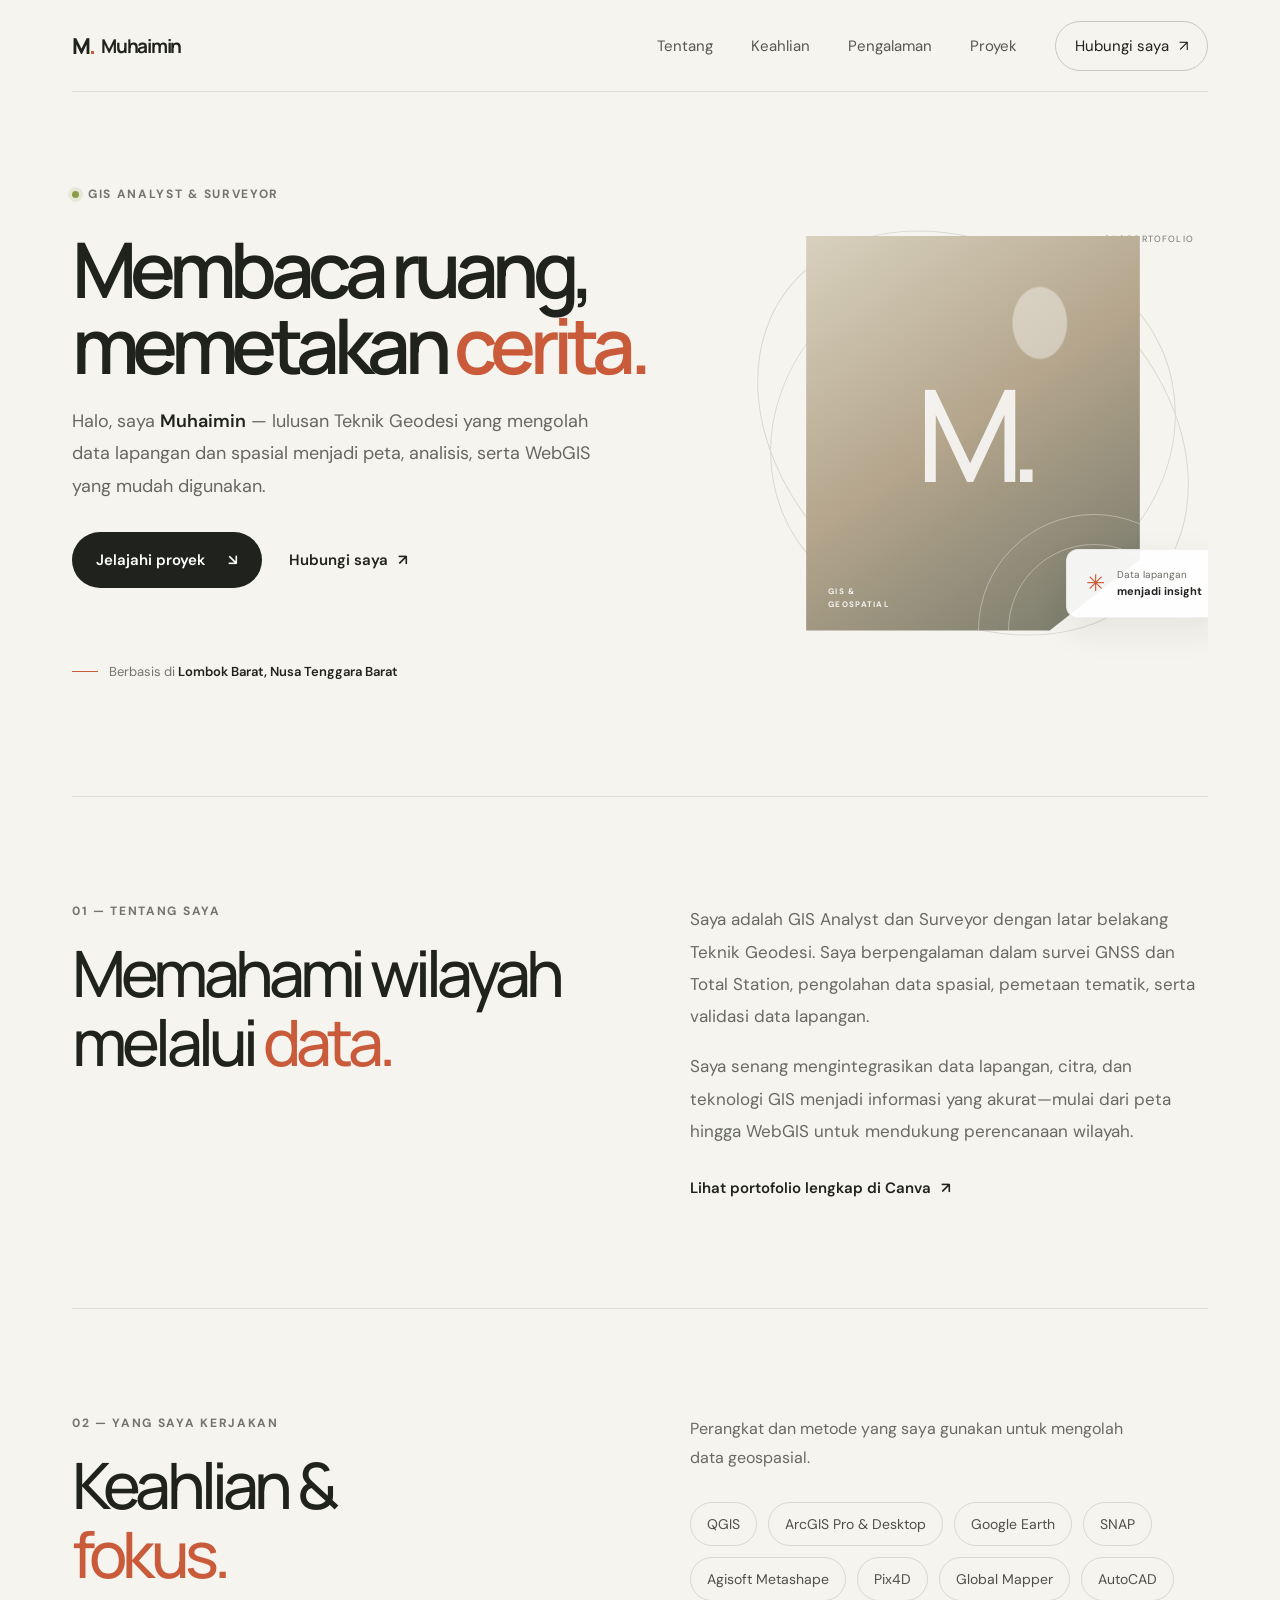
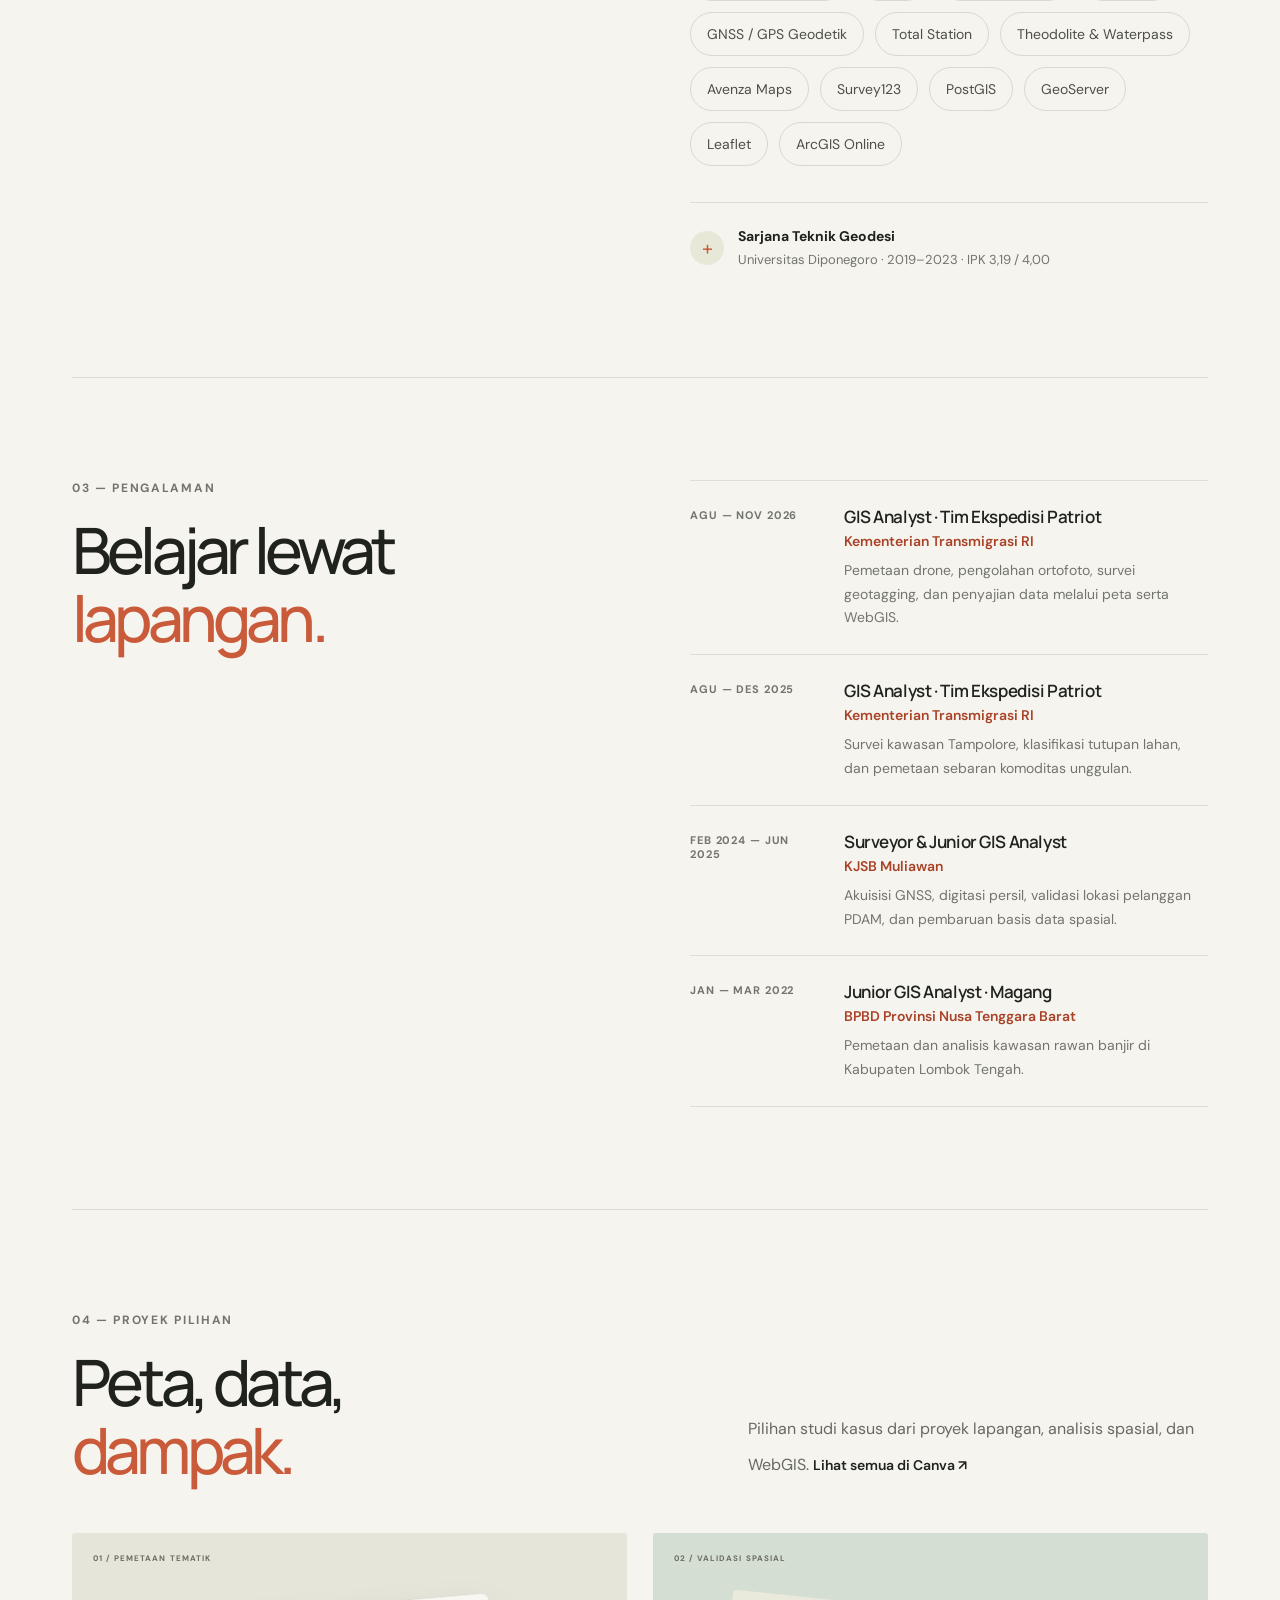
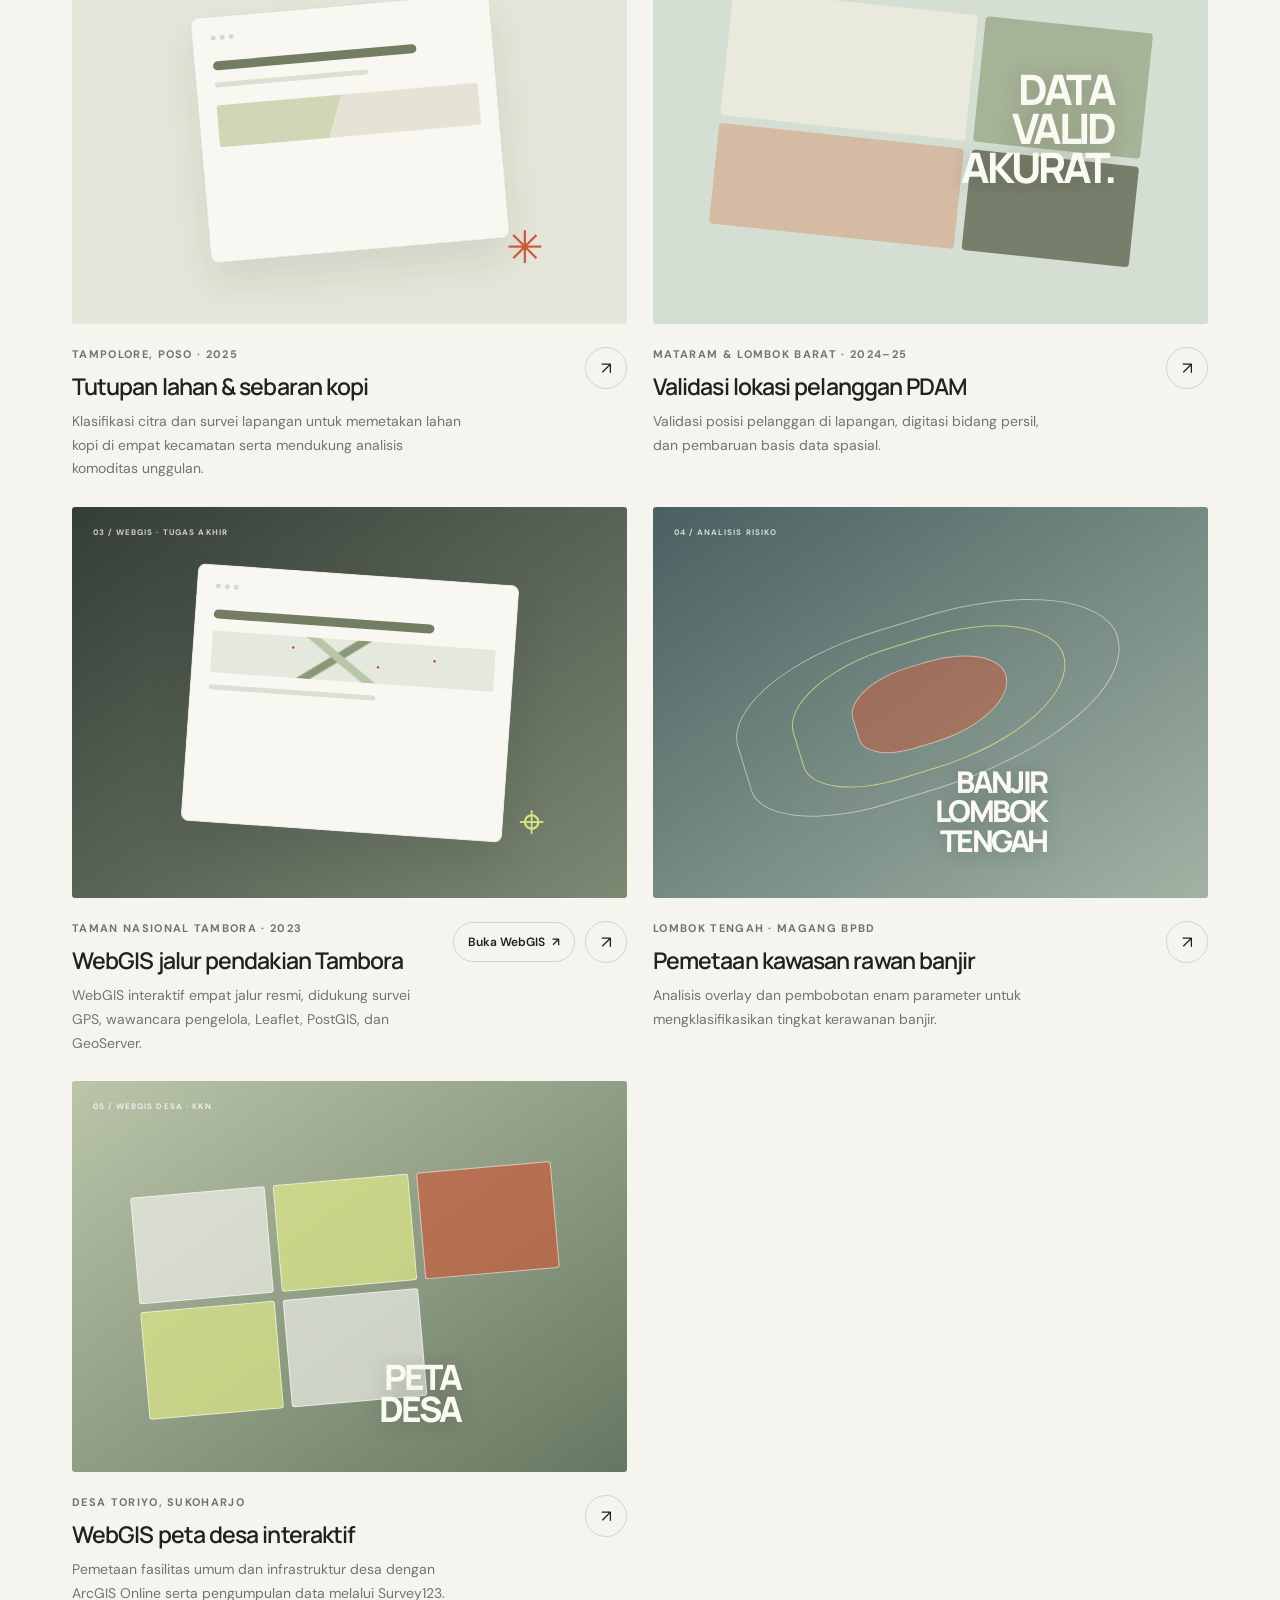
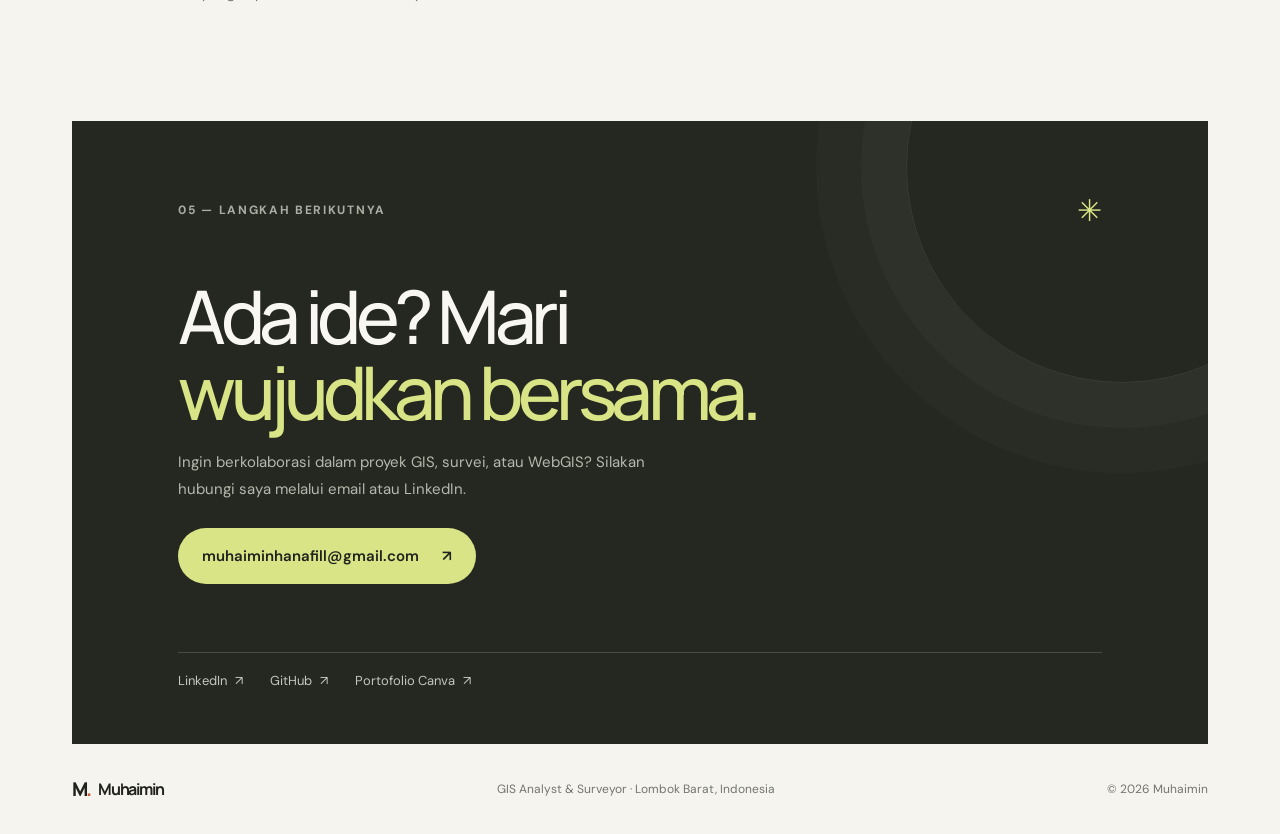
==== commit 3e63faf7: "Improve desktop typography and portfolio branding Co-authored-by: Copilot <223556219+Copilot@users.n" ====
--- a/index.html
+++ b/index.html
@@ -9,13 +9,14 @@
     />
     <meta name="theme-color" content="#f5f4ef" />
     <title>Muhaimin — GIS Analyst &amp; Surveyor</title>
+    <link rel="icon" type="image/svg+xml" href="favicon.svg" />
     <link rel="stylesheet" href="styles.css" />
     <script src="script.js" defer></script>
   </head>
   <body>
     <header class="site-header">
       <a class="wordmark" href="#home" aria-label="Muhaimin, beranda">
-        <span class="wordmark-mark">M.</span>
+        <span class="wordmark-mark" aria-hidden="true">M<span>.</span></span>
         <span>Muhaimin</span>
       </a>
 
@@ -302,7 +303,7 @@
 
     <footer class="site-footer">
       <a class="wordmark" href="#home">
-        <span class="wordmark-mark">M.</span>
+        <span class="wordmark-mark" aria-hidden="true">M<span>.</span></span>
         <span>Muhaimin</span>
       </a>
       <p>GIS Analyst &amp; Surveyor · Lombok Barat, Indonesia</p>
--- a/styles.css
+++ b/styles.css
@@ -64,23 +64,23 @@
 .wordmark {
   display: inline-flex;
   align-items: center;
-  gap: 10px;
+  gap: 7px;
   font-family: var(--font-display);
-  font-size: 15px;
+  font-size: 19px;
   font-weight: 700;
-  letter-spacing: -0.04em;
+  letter-spacing: -0.065em;
 }
 
 .wordmark-mark {
-  width: 34px;
-  height: 34px;
-  display: grid;
-  place-items: center;
-  border-radius: 50%;
-  background: var(--ink);
-  color: var(--paper);
-  font-size: 14px;
-  letter-spacing: -0.06em;
+  color: var(--ink);
+  font-size: 22px;
+  font-weight: 800;
+  letter-spacing: -0.09em;
+  line-height: 1;
+}
+
+.wordmark-mark span {
+  color: var(--accent);
 }
 
 .navigation {
@@ -997,13 +997,11 @@
 
 .site-footer .wordmark {
   color: var(--ink);
-  font-size: 12px;
+  font-size: 16px;
 }
 
 .site-footer .wordmark-mark {
-  width: 28px;
-  height: 28px;
-  font-size: 11px;
+  font-size: 19px;
 }
 
 .site-footer p {
@@ -1043,6 +1041,142 @@
 
   .contact {
     padding-inline: 7%;
+  }
+}
+
+@media (min-width: 901px) {
+  .hero h1 {
+    font-size: clamp(60px, 6vw, 86px);
+  }
+
+  .navigation {
+    font-size: 15px;
+  }
+
+  .navigation .nav-contact {
+    padding: 14px 19px;
+  }
+
+  .eyebrow {
+    font-size: 12px;
+  }
+
+  .hero-description {
+    max-width: 550px;
+    font-size: 18px;
+  }
+
+  .button {
+    min-height: 56px;
+    padding-inline: 24px;
+    font-size: 15px;
+  }
+
+  .text-link {
+    font-size: 15px;
+  }
+
+  .hero-note {
+    font-size: 13px;
+  }
+
+  .section-heading h2,
+  .projects-heading h2 {
+    font-size: clamp(54px, 5vw, 68px);
+  }
+
+  .about-copy {
+    max-width: 570px;
+  }
+
+  .about-copy p {
+    font-size: 17px;
+  }
+
+  .skills-intro,
+  .projects-intro {
+    max-width: 460px;
+    font-size: 16px;
+  }
+
+  .skill-list {
+    gap: 11px;
+    margin-block: 29px 36px;
+  }
+
+  .skill-list span {
+    padding: 12px 16px;
+    font-size: 14px;
+  }
+
+  .focus-note p {
+    font-size: 13px;
+  }
+
+  .focus-note strong {
+    font-size: 14px;
+  }
+
+  .experience-item {
+    grid-template-columns: 132px 1fr;
+    gap: 22px;
+    padding-block: 24px;
+  }
+
+  .experience-date {
+    font-size: 11px;
+  }
+
+  .experience-item h3 {
+    font-size: 17px;
+  }
+
+  .experience-item div > p {
+    font-size: 14px;
+  }
+
+  .experience-item span {
+    font-size: 14px;
+  }
+
+  .projects-intro a {
+    font-size: 14px;
+  }
+
+  .project-type {
+    font-size: 11px;
+  }
+
+  .project-details h3 {
+    font-size: 23px;
+  }
+
+  .project-details p:last-child {
+    font-size: 14px;
+  }
+
+  .project-demo {
+    padding: 11px 14px;
+    font-size: 12px;
+  }
+
+  .project-arrow {
+    width: 42px;
+    height: 42px;
+    font-size: 17px;
+  }
+
+  .contact-description {
+    max-width: 480px;
+    font-size: 15px;
+  }
+
+  .social-links a {
+    font-size: 13px;
+  }
+
+  .site-footer {
+    font-size: 12px;
   }
 }
 
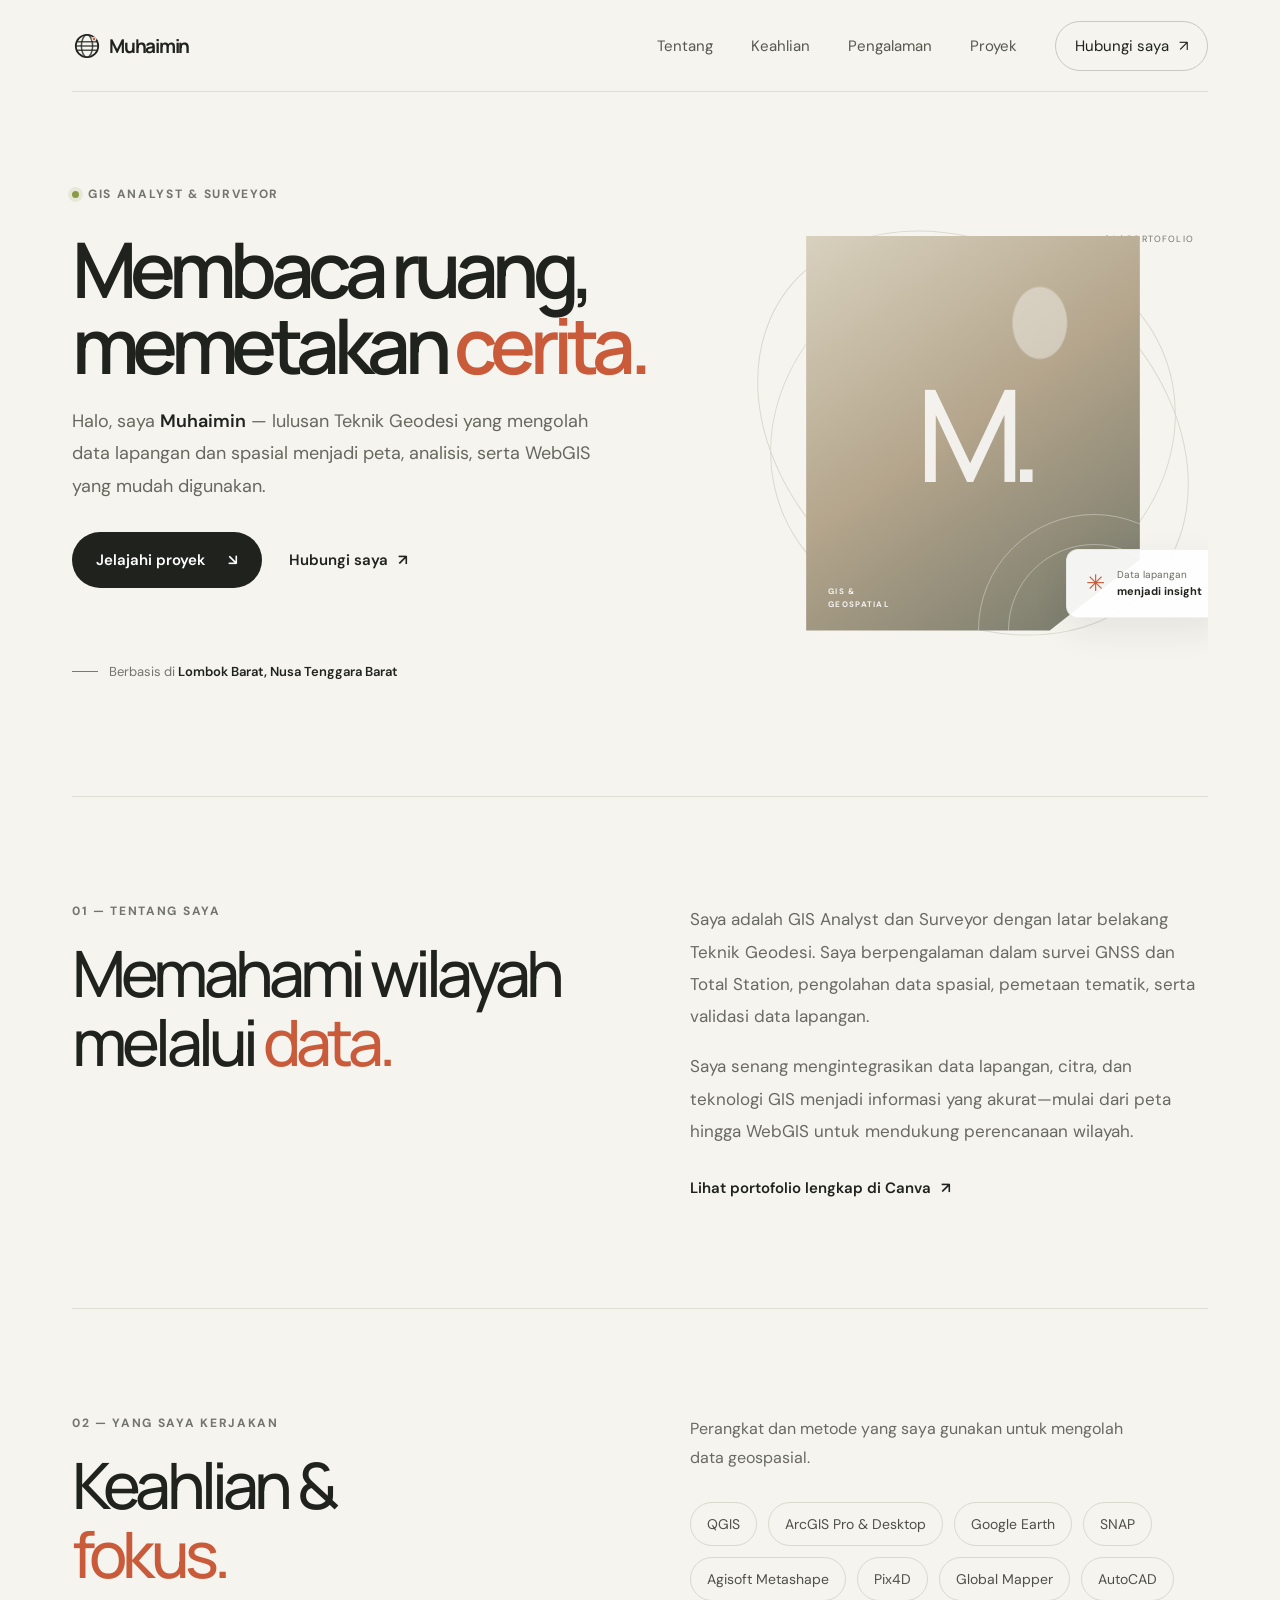
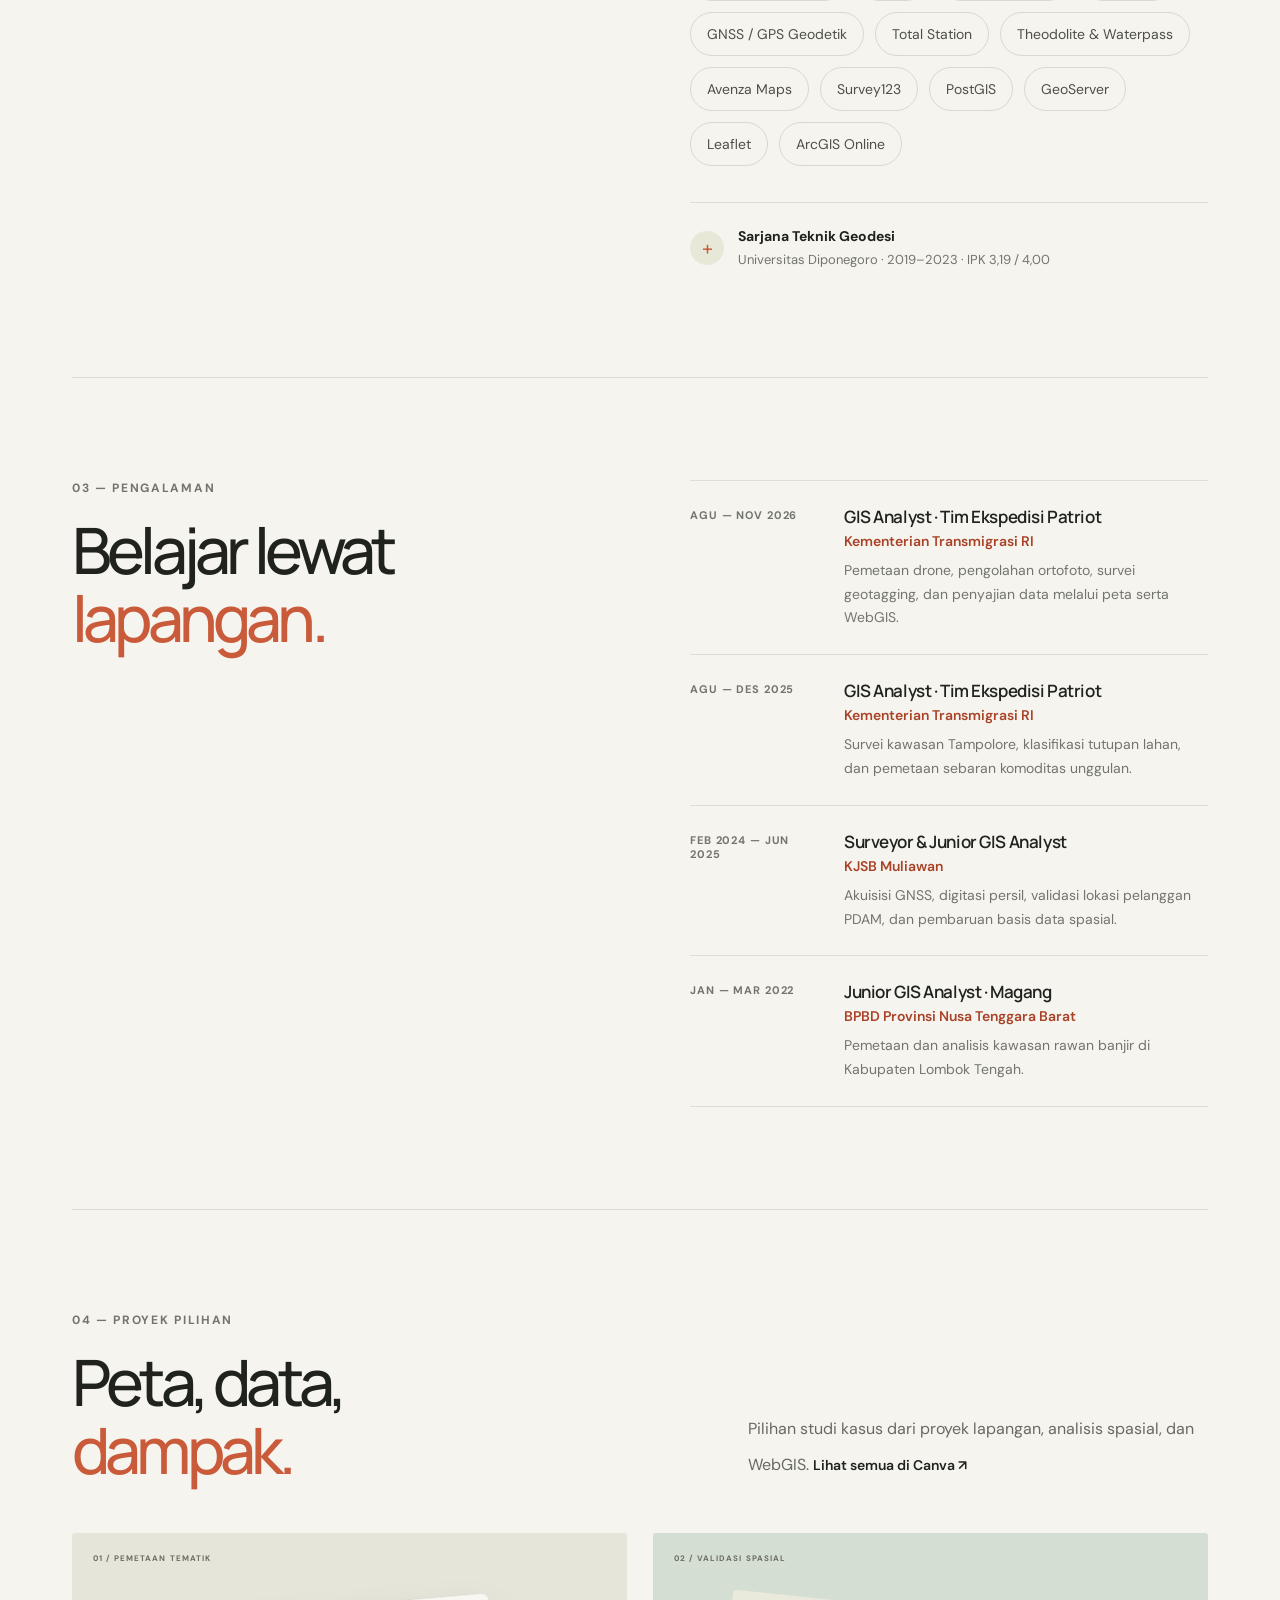
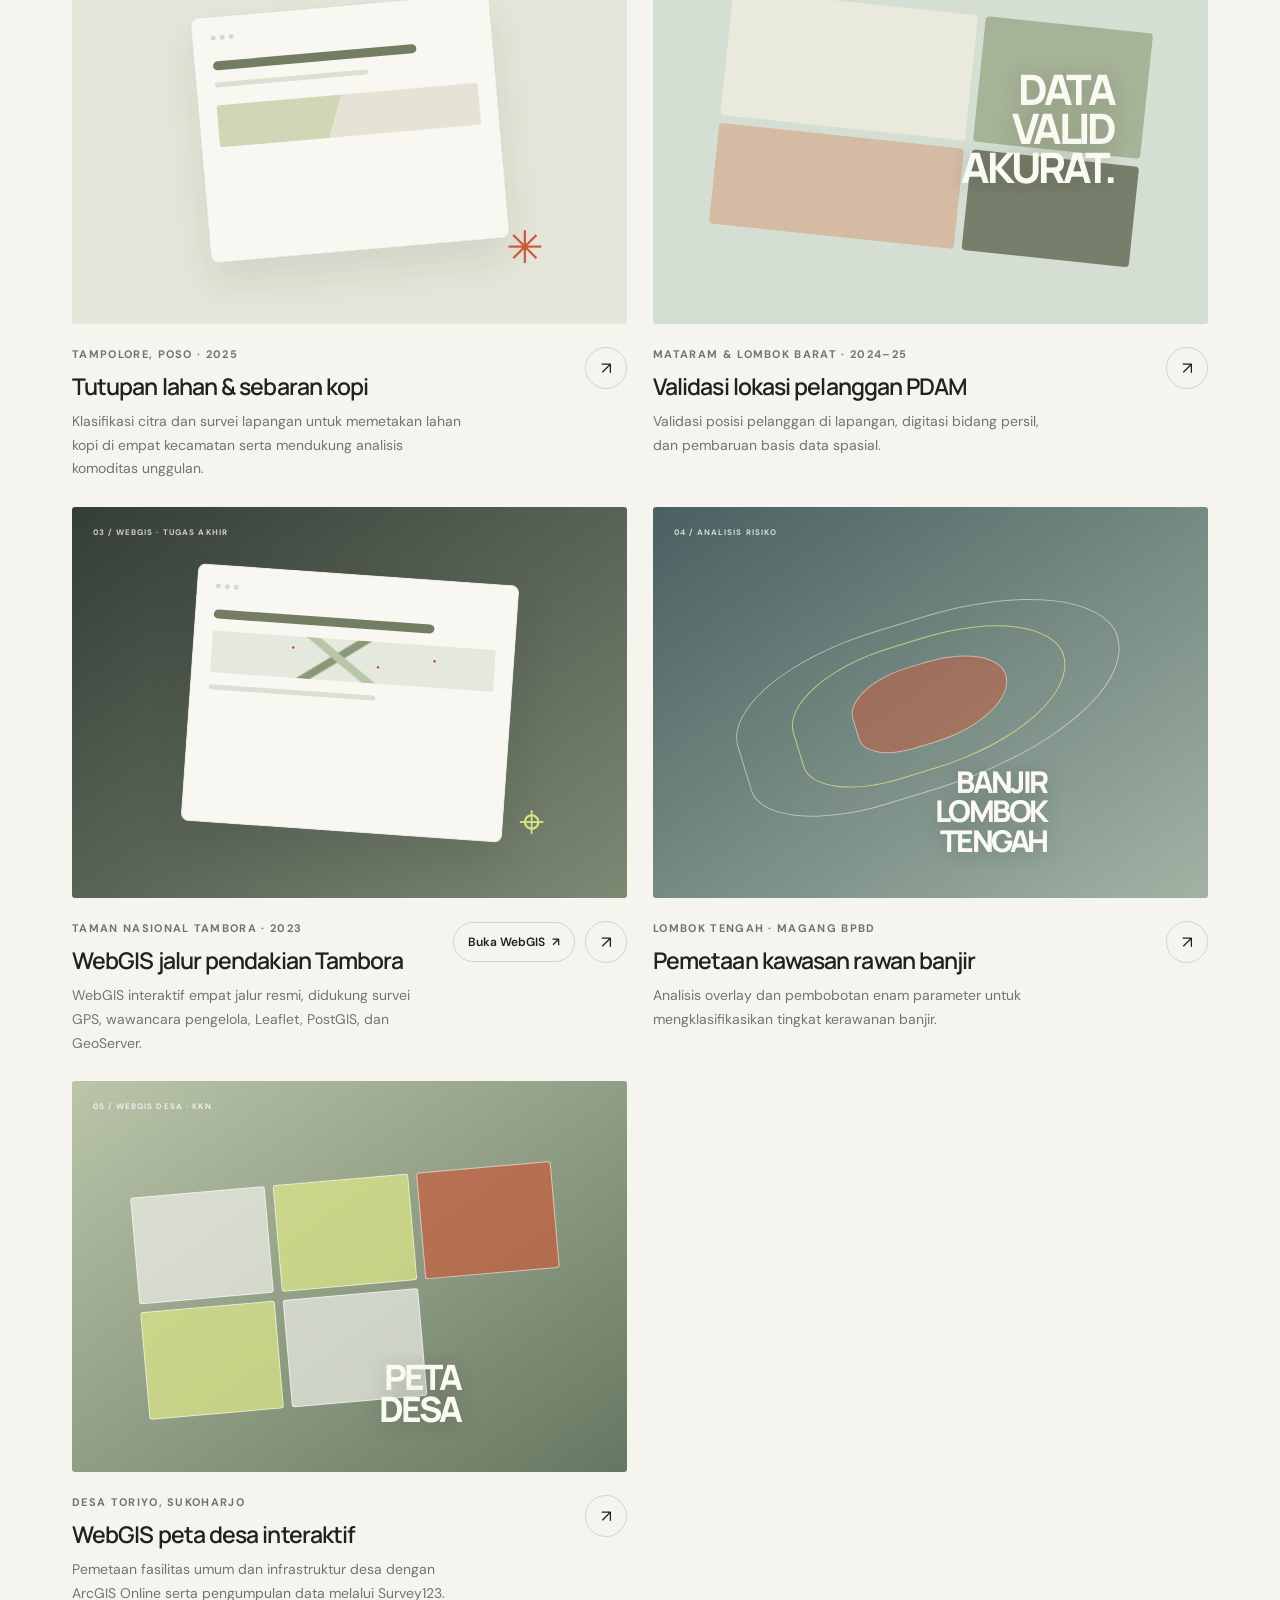
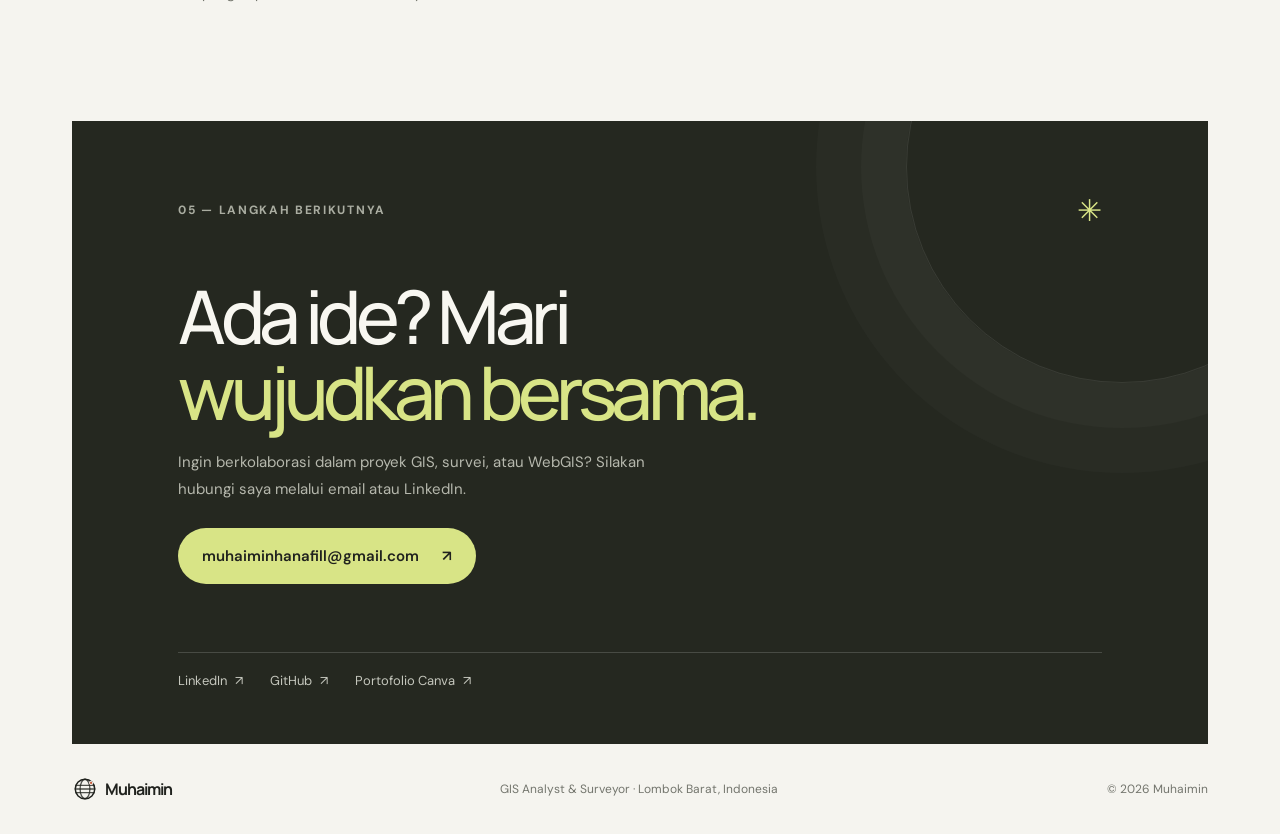
==== commit 0d890924: "Replace monogram with geodesy globe logo Co-authored-by: Copilot <223556219+Copilot@users.noreply.gi" ====
--- a/index.html
+++ b/index.html
@@ -16,7 +16,12 @@
   <body>
     <header class="site-header">
       <a class="wordmark" href="#home" aria-label="Muhaimin, beranda">
-        <span class="wordmark-mark" aria-hidden="true">M<span>.</span></span>
+        <svg class="wordmark-mark" viewBox="0 0 32 32" aria-hidden="true" focusable="false">
+          <circle class="globe-outline" cx="16" cy="16" r="12" />
+          <ellipse class="globe-grid" cx="16" cy="16" rx="6" ry="12" />
+          <path class="globe-grid" d="M5 11.5h22M4 16h24m-23 4.5h22" />
+          <circle class="globe-point" cx="23.5" cy="8.5" r="2" />
+        </svg>
         <span>Muhaimin</span>
       </a>
 
@@ -303,7 +308,12 @@
 
     <footer class="site-footer">
       <a class="wordmark" href="#home">
-        <span class="wordmark-mark" aria-hidden="true">M<span>.</span></span>
+        <svg class="wordmark-mark" viewBox="0 0 32 32" aria-hidden="true" focusable="false">
+          <circle class="globe-outline" cx="16" cy="16" r="12" />
+          <ellipse class="globe-grid" cx="16" cy="16" rx="6" ry="12" />
+          <path class="globe-grid" d="M5 11.5h22M4 16h24m-23 4.5h22" />
+          <circle class="globe-point" cx="23.5" cy="8.5" r="2" />
+        </svg>
         <span>Muhaimin</span>
       </a>
       <p>GIS Analyst &amp; Surveyor · Lombok Barat, Indonesia</p>
--- a/styles.css
+++ b/styles.css
@@ -72,15 +72,28 @@
 }
 
 .wordmark-mark {
-  color: var(--ink);
-  font-size: 22px;
-  font-weight: 800;
-  letter-spacing: -0.09em;
-  line-height: 1;
-}
-
-.wordmark-mark span {
-  color: var(--accent);
+  width: 30px;
+  height: 30px;
+  flex: 0 0 auto;
+  fill: none;
+  stroke: var(--ink);
+  stroke-linecap: round;
+  stroke-linejoin: round;
+  stroke-width: 1.6;
+}
+
+.globe-outline {
+  stroke-width: 1.8;
+}
+
+.globe-grid {
+  opacity: 0.78;
+}
+
+.globe-point {
+  fill: var(--accent);
+  stroke: var(--paper);
+  stroke-width: 1;
 }
 
 .navigation {
@@ -1001,7 +1014,8 @@
 }
 
 .site-footer .wordmark-mark {
-  font-size: 19px;
+  width: 26px;
+  height: 26px;
 }
 
 .site-footer p {
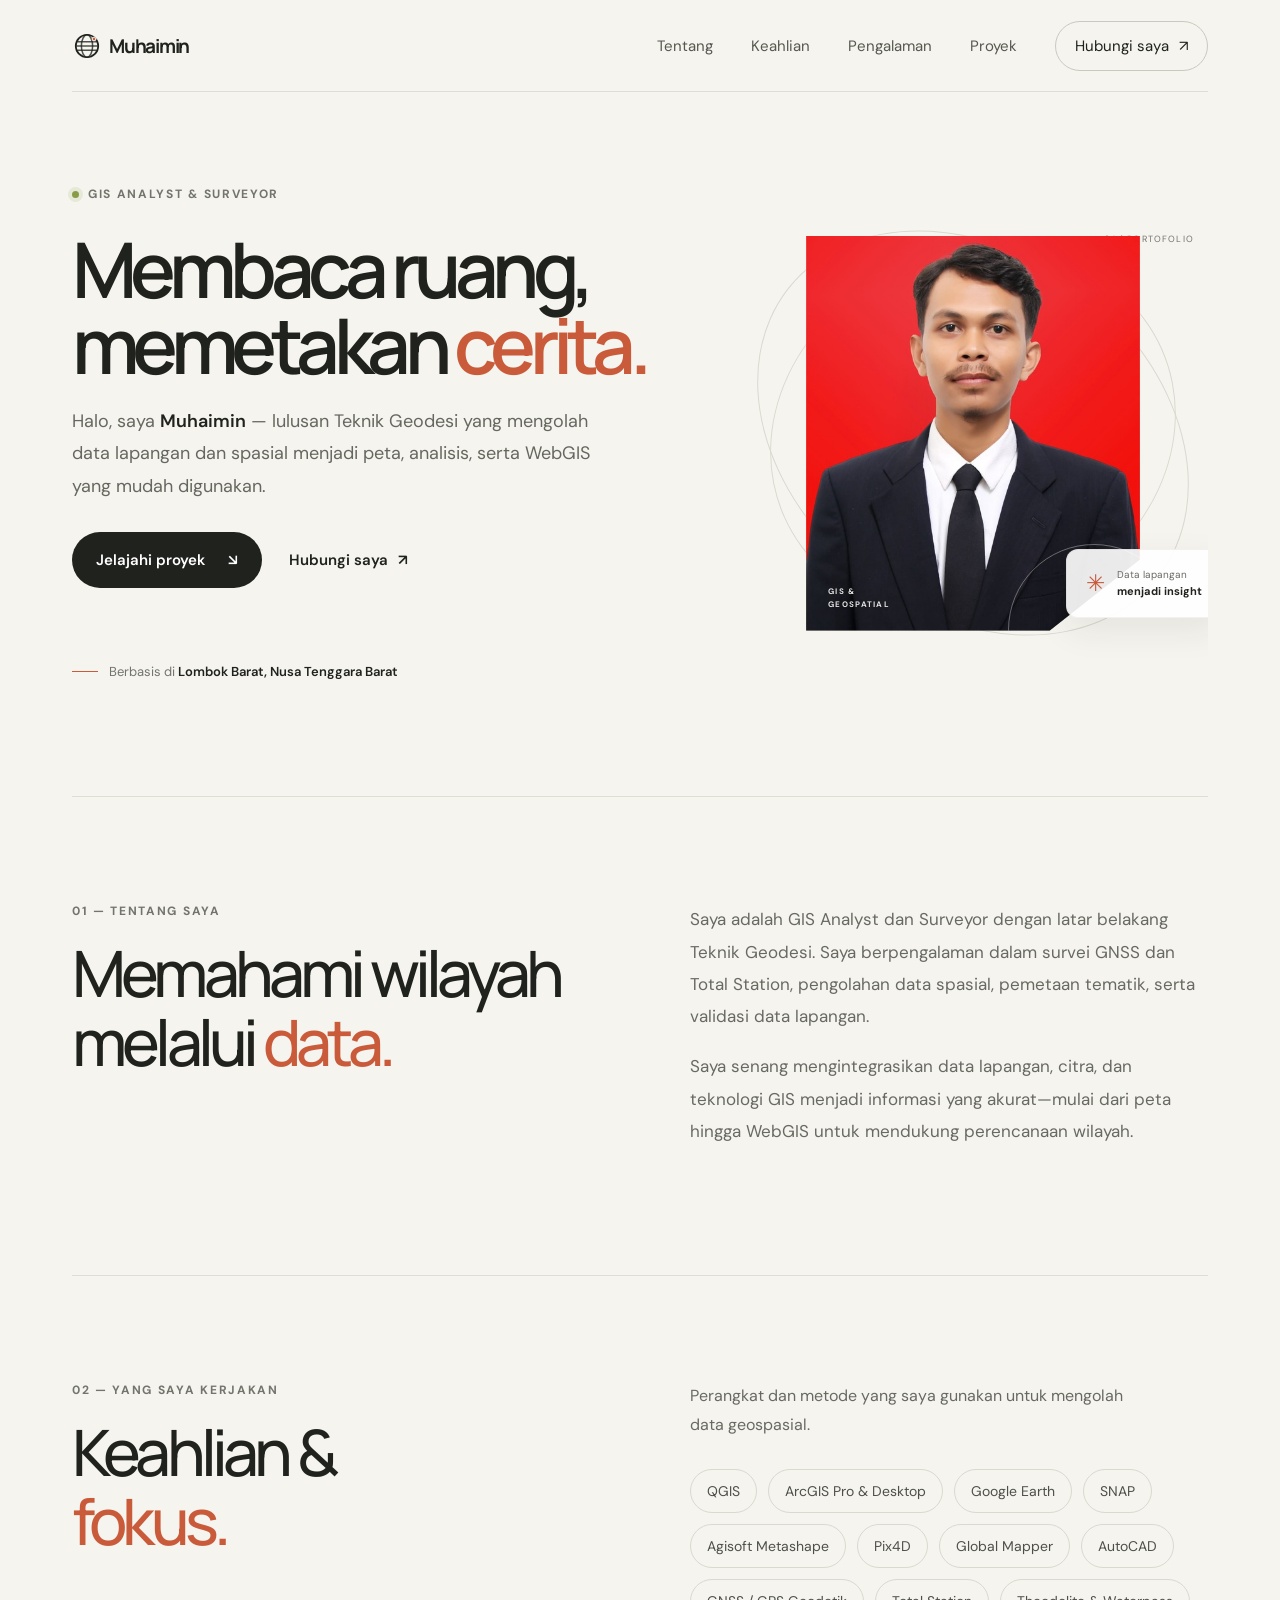
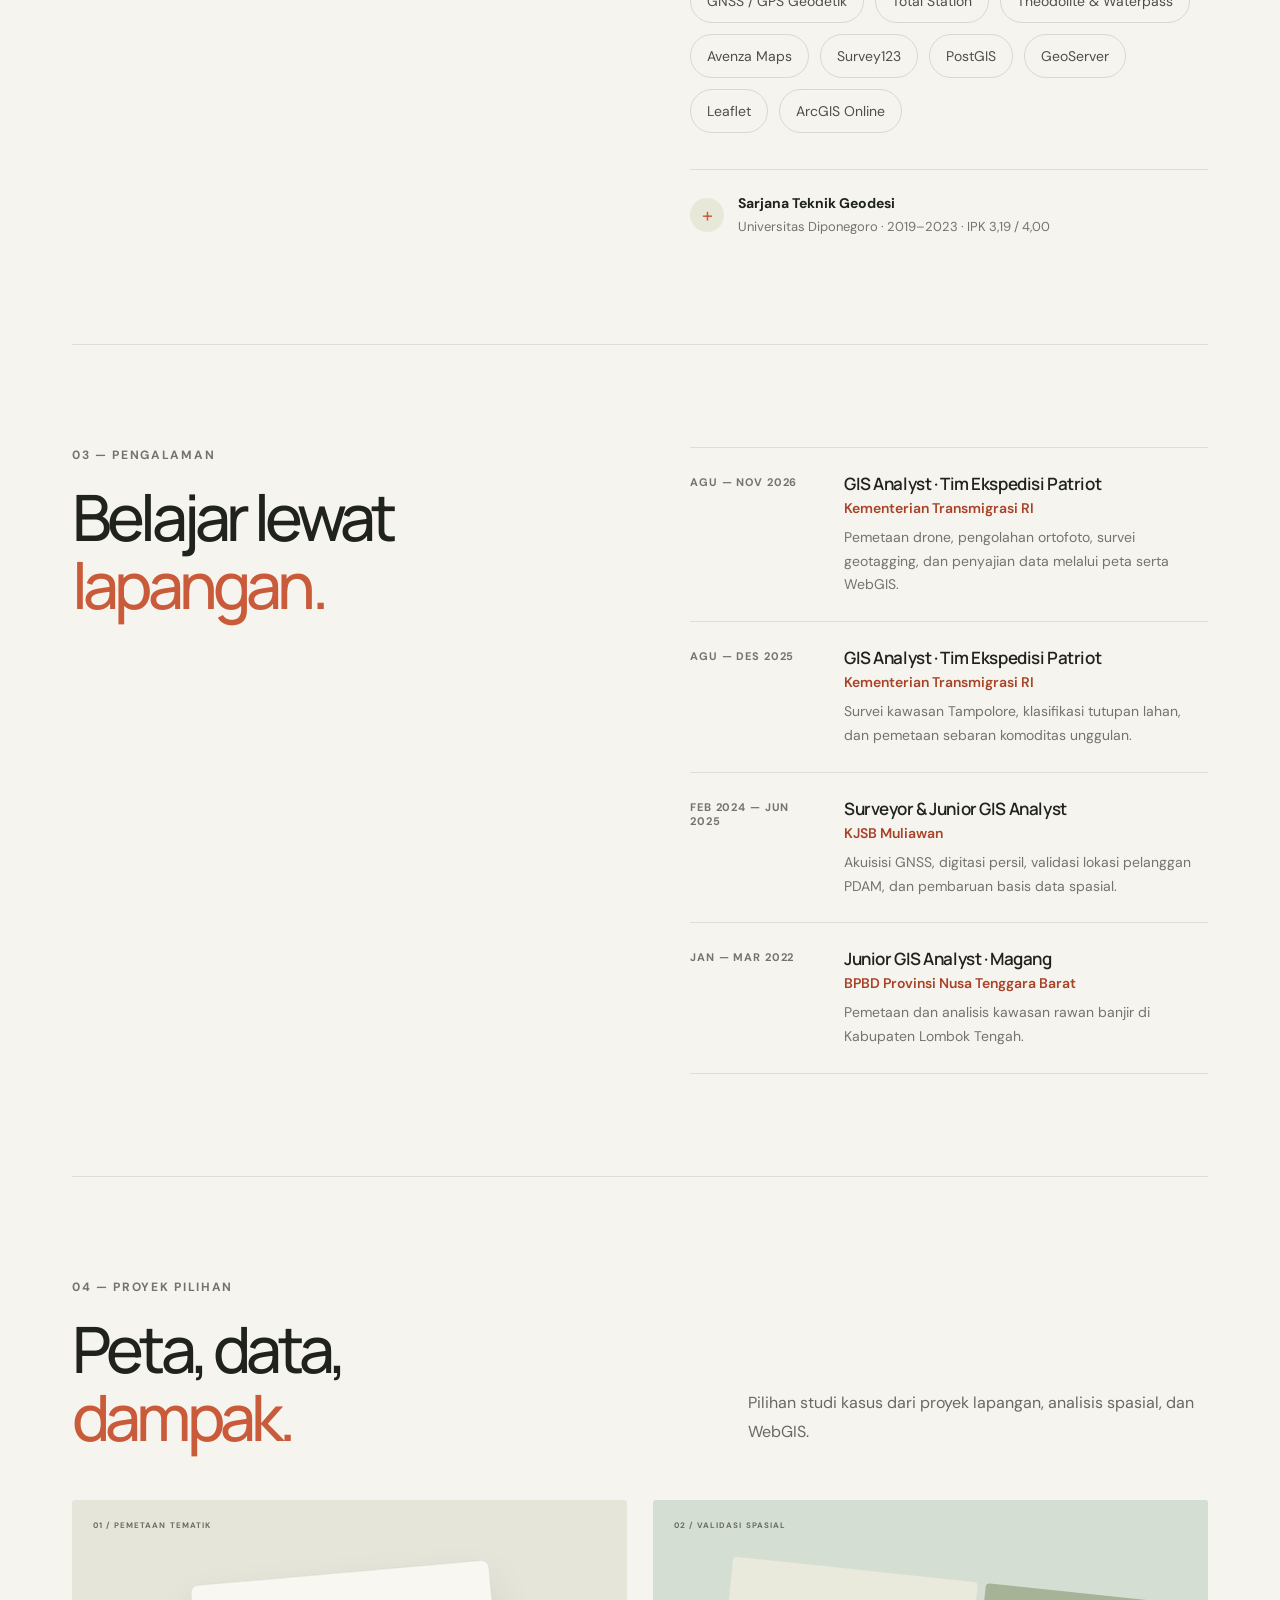
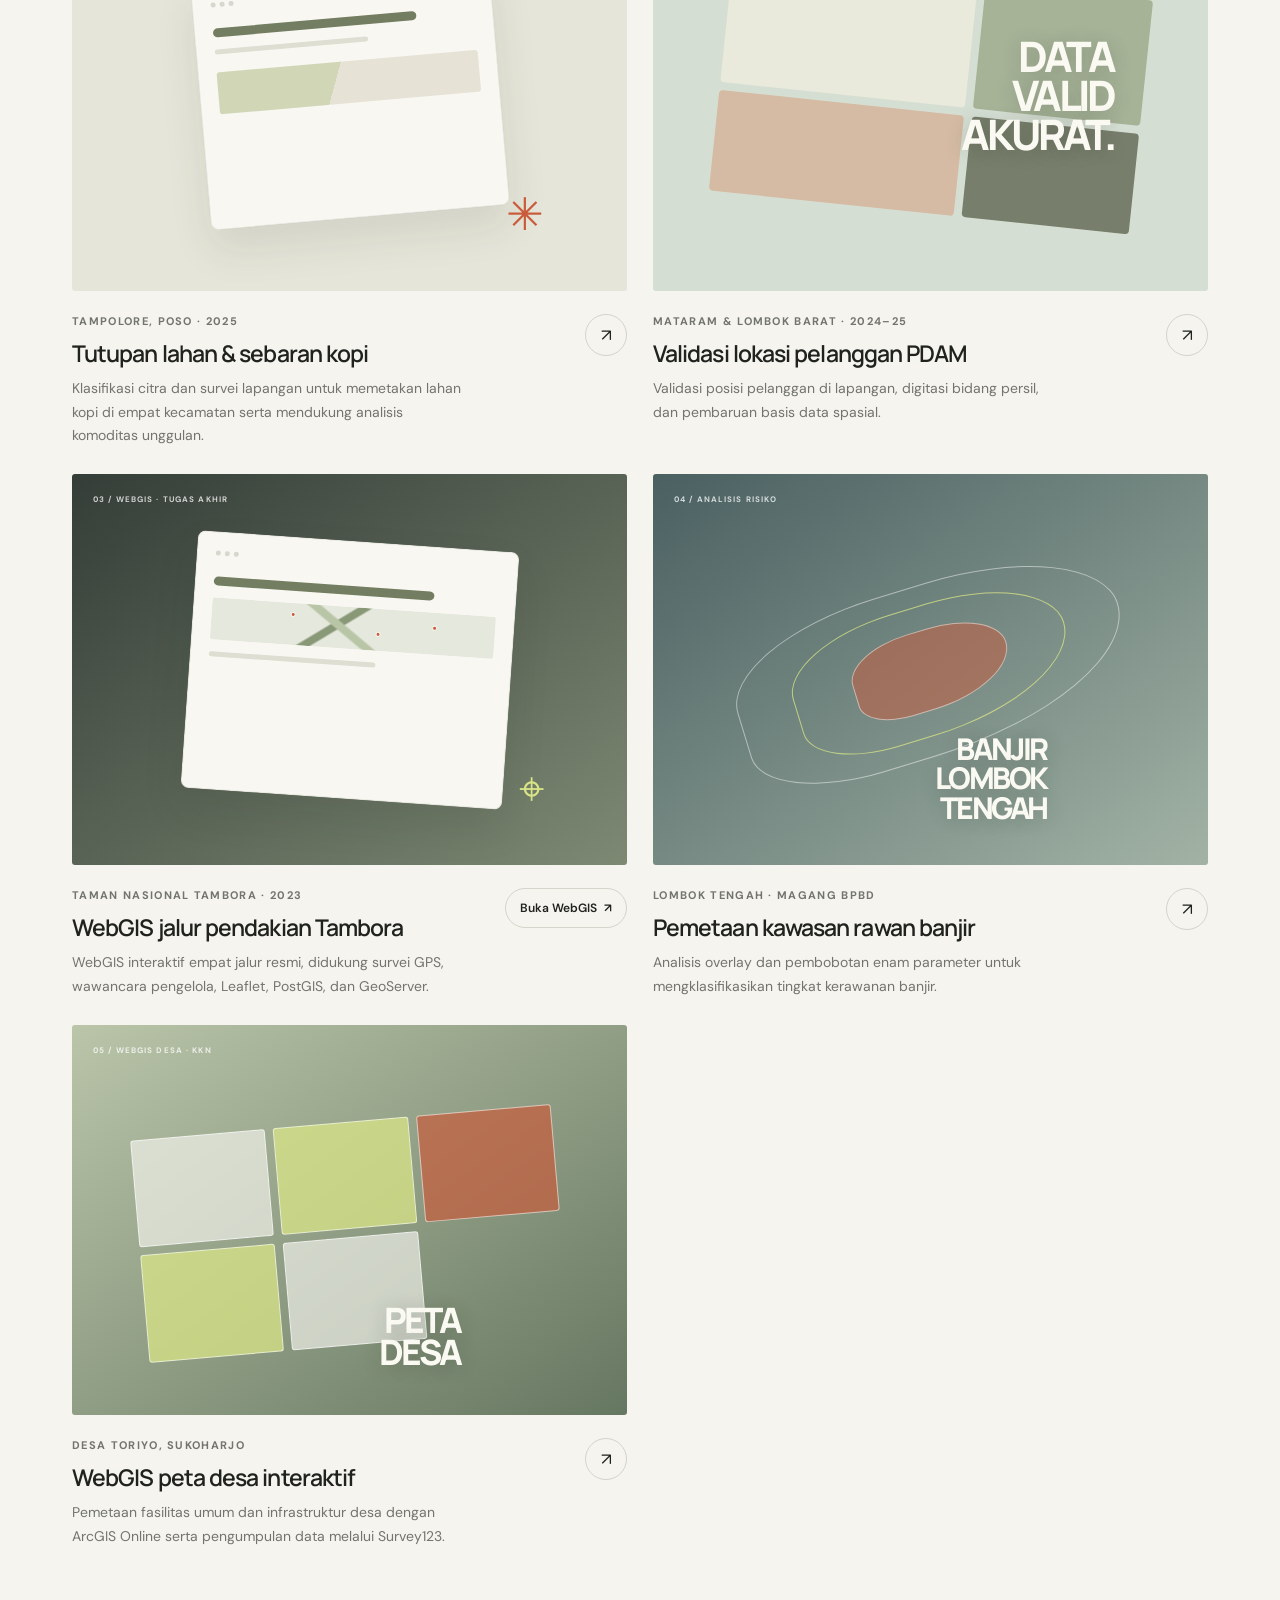
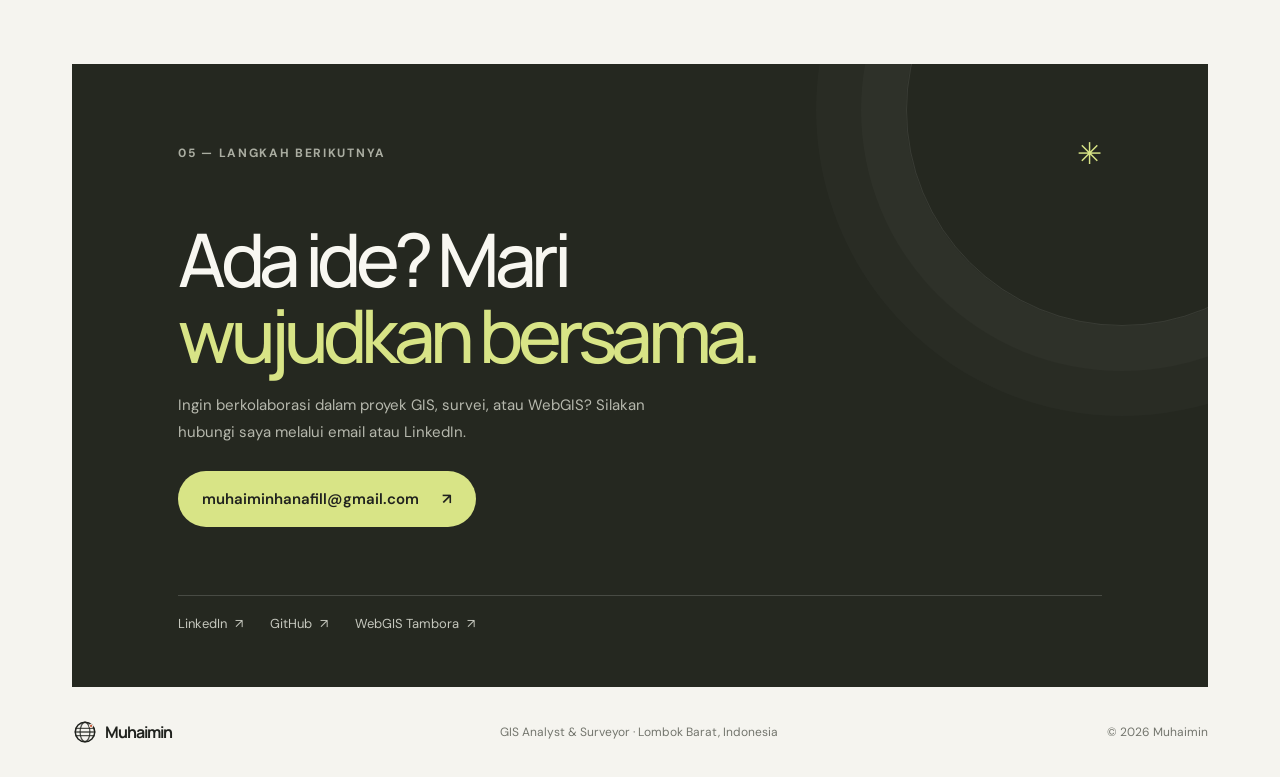
==== commit b48e3bfa: "Use Canva profile photo and remove Canva links Co-authored-by: Copilot <223556219+Copilot@users.nore" ====
--- a/index.html
+++ b/index.html
@@ -65,11 +65,11 @@
           </div>
         </div>
 
-        <div class="hero-art" aria-label="Ilustrasi geospasial">
+        <div class="hero-art" aria-label="Foto profil Muhaimin">
           <div class="art-orbit orbit-one"></div>
           <div class="art-orbit orbit-two"></div>
           <div class="portrait-placeholder">
-            <span class="portrait-initials">M.</span>
+            <img class="portrait-image" src="assets/muhaimin-profile.jpg" alt="Potret Muhaimin" fetchpriority="high" />
             <span class="portrait-caption">GIS &amp;<br />GEOSPATIAL</span>
           </div>
           <div class="floating-card">
@@ -97,9 +97,6 @@
             menjadi informasi yang akurat—mulai dari peta hingga WebGIS untuk
             mendukung perencanaan wilayah.
           </p>
-          <a class="text-link" href="https://bit.ly/Portfolio-Muhaimin" target="_blank" rel="noopener noreferrer">
-            Lihat portofolio lengkap di Canva <span aria-hidden="true">↗</span>
-          </a>
         </div>
       </section>
 
@@ -185,7 +182,6 @@
           </div>
           <p class="projects-intro">
             Pilihan studi kasus dari proyek lapangan, analisis spasial, dan WebGIS.
-            <a href="https://bit.ly/Portfolio-Muhaimin" target="_blank" rel="noopener noreferrer">Lihat semua di Canva ↗</a>
           </p>
         </div>
 
@@ -207,7 +203,7 @@
                 <h3>Tutupan lahan &amp; sebaran kopi</h3>
                 <p>Klasifikasi citra dan survei lapangan untuk memetakan lahan kopi di empat kecamatan serta mendukung analisis komoditas unggulan.</p>
               </div>
-              <a class="project-arrow" href="https://bit.ly/Portfolio-Muhaimin" target="_blank" rel="noopener noreferrer" aria-label="Lihat studi kasus tutupan lahan dan sebaran kopi di Canva">↗</a>
+              <span class="project-arrow" aria-hidden="true">↗</span>
             </div>
           </article>
 
@@ -223,7 +219,7 @@
                 <h3>Validasi lokasi pelanggan PDAM</h3>
                 <p>Validasi posisi pelanggan di lapangan, digitasi bidang persil, dan pembaruan basis data spasial.</p>
               </div>
-              <a class="project-arrow" href="https://bit.ly/Portfolio-Muhaimin" target="_blank" rel="noopener noreferrer" aria-label="Lihat studi kasus validasi PDAM di Canva">↗</a>
+              <span class="project-arrow" aria-hidden="true">↗</span>
             </div>
           </article>
 
@@ -246,7 +242,6 @@
               </div>
               <div class="project-actions">
                 <a class="project-demo" href="https://pendakiantambora.vercel.app/" target="_blank" rel="noopener noreferrer">Buka WebGIS <span aria-hidden="true">↗</span></a>
-                <a class="project-arrow" href="https://bit.ly/Portfolio-Muhaimin" target="_blank" rel="noopener noreferrer" aria-label="Lihat studi kasus WebGIS Tambora di Canva">↗</a>
               </div>
             </div>
           </article>
@@ -263,7 +258,7 @@
                 <h3>Pemetaan kawasan rawan banjir</h3>
                 <p>Analisis overlay dan pembobotan enam parameter untuk mengklasifikasikan tingkat kerawanan banjir.</p>
               </div>
-              <a class="project-arrow" href="https://bit.ly/Portfolio-Muhaimin" target="_blank" rel="noopener noreferrer" aria-label="Lihat studi kasus risiko banjir di Canva">↗</a>
+              <span class="project-arrow" aria-hidden="true">↗</span>
             </div>
           </article>
 
@@ -279,7 +274,7 @@
                 <h3>WebGIS peta desa interaktif</h3>
                 <p>Pemetaan fasilitas umum dan infrastruktur desa dengan ArcGIS Online serta pengumpulan data melalui Survey123.</p>
               </div>
-              <a class="project-arrow" href="https://bit.ly/Portfolio-Muhaimin" target="_blank" rel="noopener noreferrer" aria-label="Lihat studi kasus WebGIS Peta Desa di Canva">↗</a>
+              <span class="project-arrow" aria-hidden="true">↗</span>
             </div>
           </article>
         </div>
@@ -301,7 +296,7 @@
         <div class="social-links">
           <a href="https://www.linkedin.com/in/muhaimingeodesi" target="_blank" rel="noopener noreferrer">LinkedIn <span aria-hidden="true">↗</span></a>
           <a href="https://github.com/muhaimin-geo" target="_blank" rel="noopener noreferrer">GitHub <span aria-hidden="true">↗</span></a>
-          <a href="https://bit.ly/Portfolio-Muhaimin" target="_blank" rel="noopener noreferrer">Portofolio Canva <span aria-hidden="true">↗</span></a>
+          <a href="https://pendakiantambora.vercel.app/" target="_blank" rel="noopener noreferrer">WebGIS Tambora <span aria-hidden="true">↗</span></a>
         </div>
       </section>
     </main>
--- a/styles.css
+++ b/styles.css
@@ -292,6 +292,15 @@
     radial-gradient(ellipse at 70% 22%, rgba(245, 244, 239, 0.46) 0 8%, transparent 8.5%),
     linear-gradient(145deg, #d8d1be 0%, #b4a58c 48%, #737769 100%);
   clip-path: polygon(0 0, 100% 0, 100% 82%, 73% 100%, 0 100%);
+}
+
+.portrait-image {
+  position: absolute;
+  inset: 0;
+  width: 100%;
+  height: 100%;
+  object-fit: cover;
+  object-position: center 15%;
 }
 
 .portrait-placeholder::before,
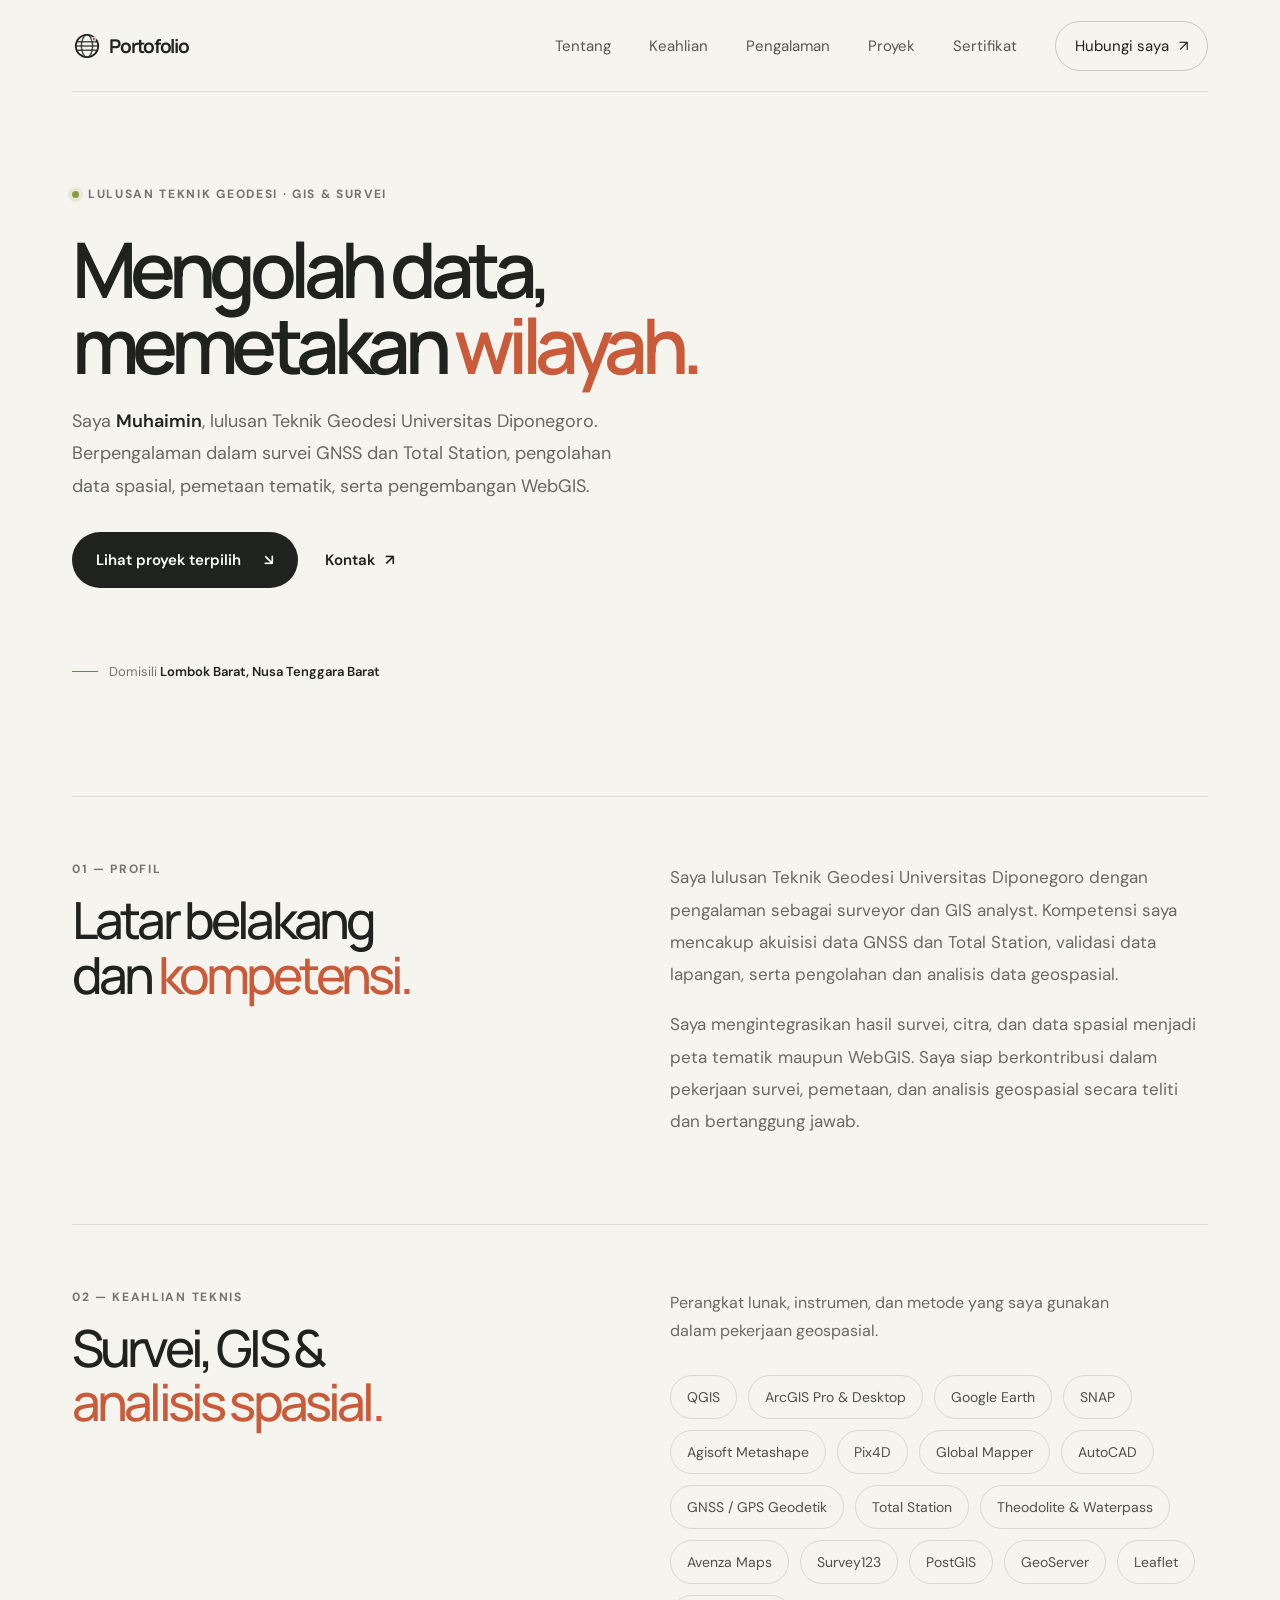
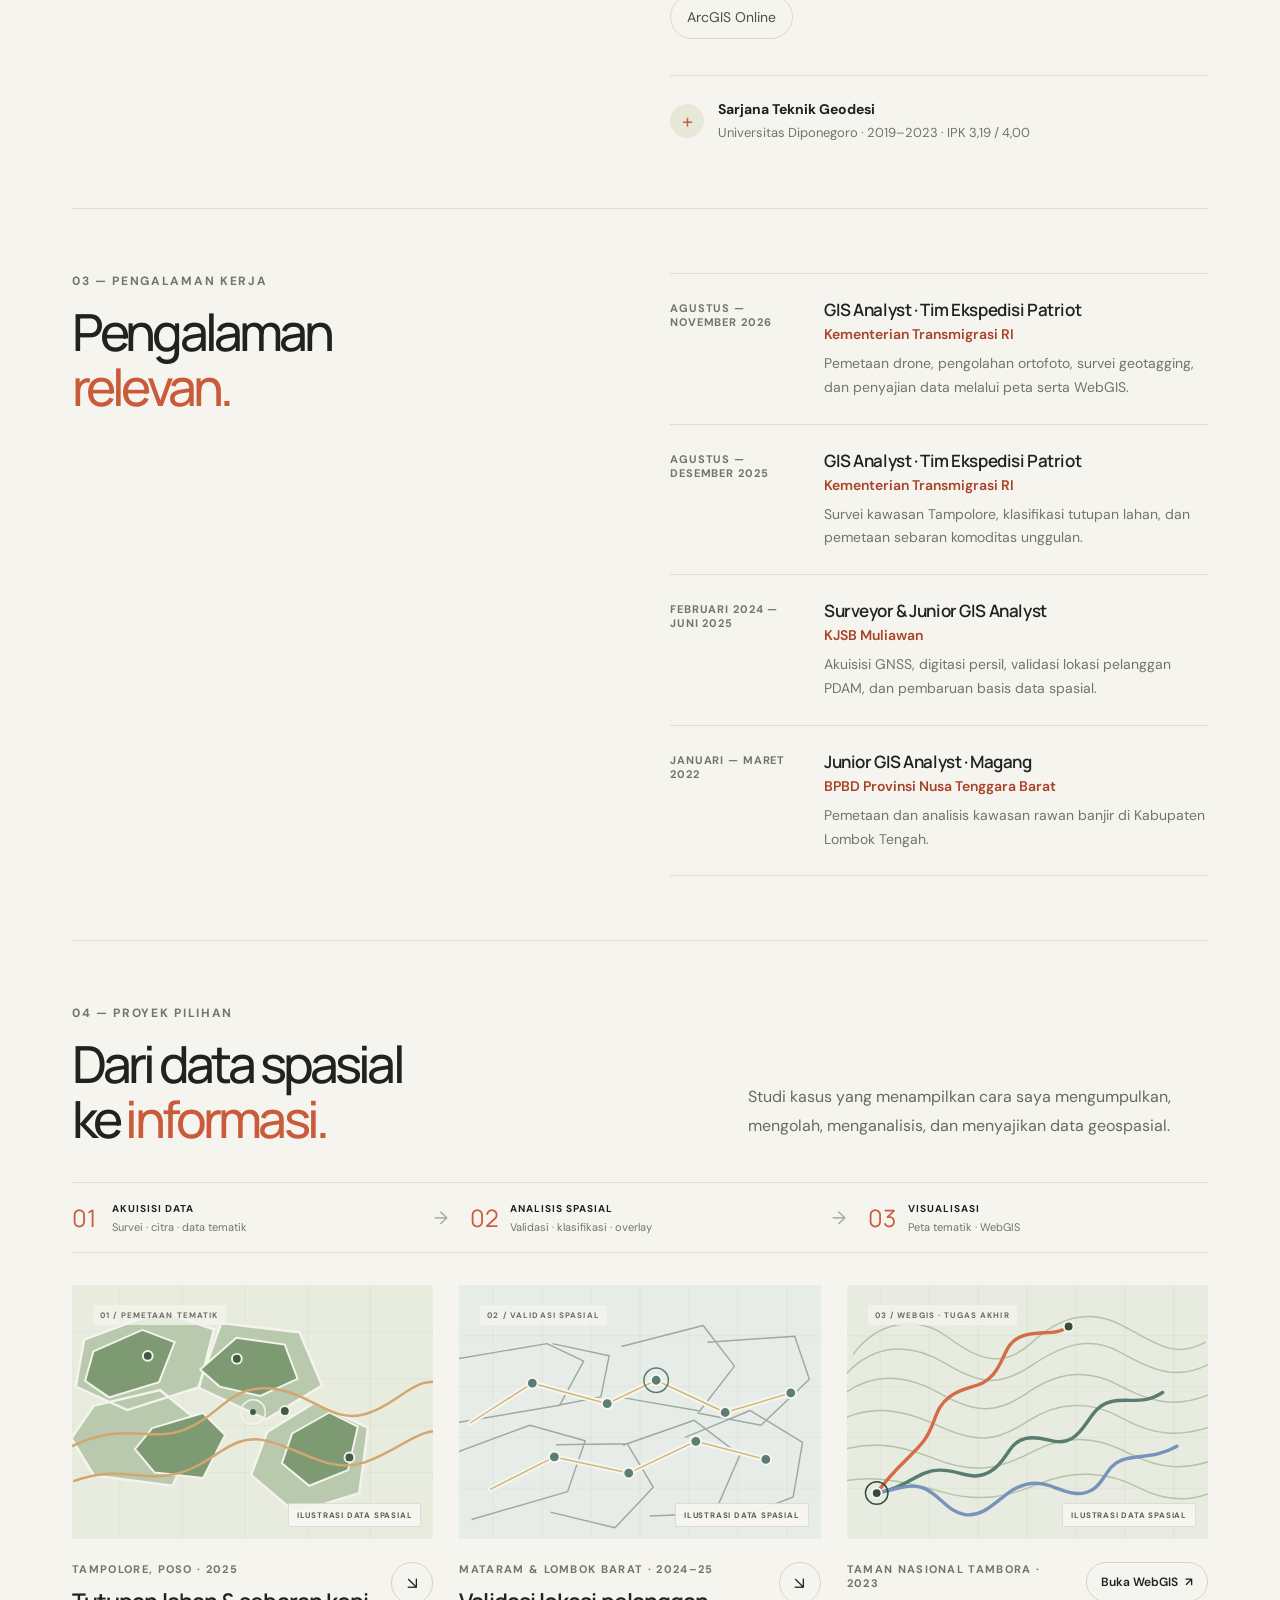
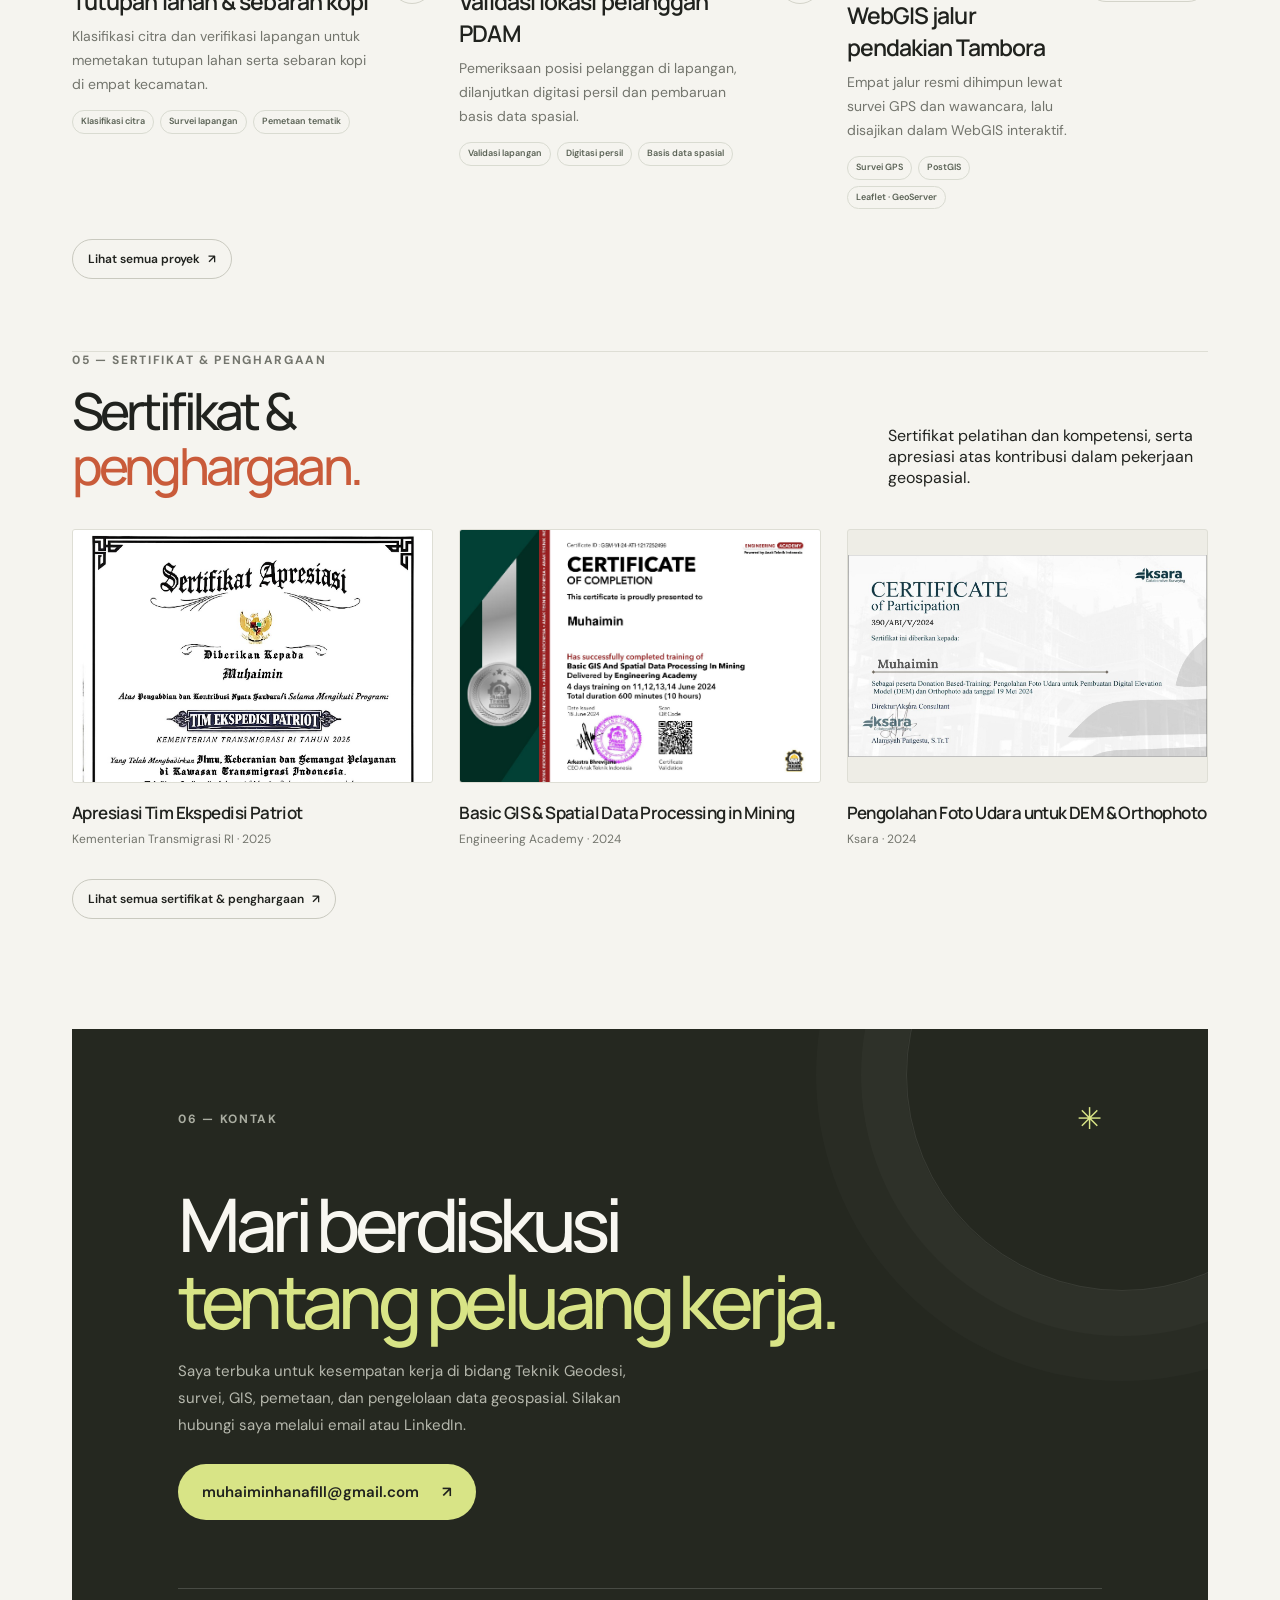
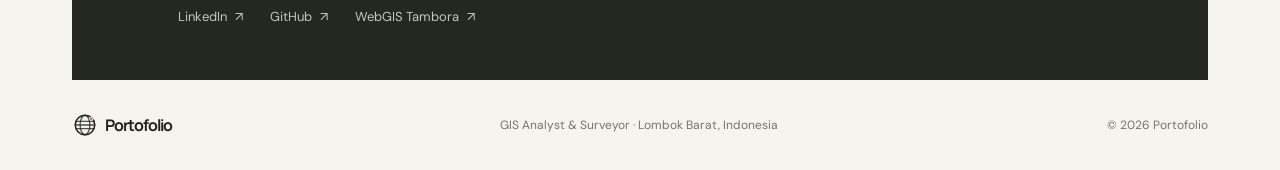
==== commit 98a2986f: "Refresh portfolio content and GIS project showcase Co-authored-by: Copilot <223556219+Copilot@users." ====
--- a/index.html
+++ b/index.html
@@ -5,24 +5,24 @@
     <meta name="viewport" content="width=device-width, initial-scale=1" />
     <meta
       name="description"
-      content="Portofolio Muhaimin, GIS Analyst dan Surveyor. Jelajahi proyek WebGIS, pemetaan tematik, dan analisis spasial."
+      content="Portofolio Muhaimin, lulusan Teknik Geodesi Universitas Diponegoro dengan pengalaman survei, pemetaan, analisis spasial, dan WebGIS."
     />
     <meta name="theme-color" content="#f5f4ef" />
-    <title>Muhaimin — GIS Analyst &amp; Surveyor</title>
+    <title>Muhaimin — Lulusan Teknik Geodesi | GIS &amp; Survei</title>
     <link rel="icon" type="image/svg+xml" href="favicon.svg" />
     <link rel="stylesheet" href="styles.css" />
     <script src="script.js" defer></script>
   </head>
   <body>
     <header class="site-header">
-      <a class="wordmark" href="#home" aria-label="Muhaimin, beranda">
+      <a class="wordmark" href="#home" aria-label="portofolio, beranda">
         <svg class="wordmark-mark" viewBox="0 0 32 32" aria-hidden="true" focusable="false">
           <circle class="globe-outline" cx="16" cy="16" r="12" />
           <ellipse class="globe-grid" cx="16" cy="16" rx="6" ry="12" />
           <path class="globe-grid" d="M5 11.5h22M4 16h24m-23 4.5h22" />
           <circle class="globe-point" cx="23.5" cy="8.5" r="2" />
         </svg>
-        <span>Muhaimin</span>
+        <span>Portofolio</span>
       </a>
 
       <button
@@ -41,6 +41,7 @@
         <a href="#skills">Keahlian</a>
         <a href="#experience">Pengalaman</a>
         <a href="#projects">Proyek</a>
+        <a href="#certificates">Sertifikat</a>
         <a class="nav-contact" href="#contact">Hubungi saya <span aria-hidden="true">↗</span></a>
       </nav>
     </header>
@@ -48,65 +49,53 @@
     <main>
       <section class="hero section-shell" id="home">
         <div class="hero-copy">
-          <p class="eyebrow"><span class="status-dot"></span> GIS ANALYST &amp; SURVEYOR</p>
-          <h1>Membaca ruang,<br />memetakan <span class="accent-text">cerita.</span></h1>
+          <p class="eyebrow"><span class="status-dot"></span> LULUSAN TEKNIK GEODESI · GIS &amp; SURVEI</p>
+          <h1>Mengolah data,<br />memetakan <span class="accent-text">wilayah.</span></h1>
           <p class="hero-description">
-            Halo, saya <strong>Muhaimin</strong> — lulusan Teknik Geodesi yang
-            mengolah data lapangan dan spasial menjadi peta, analisis, serta
-            WebGIS yang mudah digunakan.
+            Saya <strong>Muhaimin</strong>, lulusan Teknik Geodesi Universitas Diponegoro.
+            Berpengalaman dalam survei GNSS dan Total Station, pengolahan data spasial,
+            pemetaan tematik, serta pengembangan WebGIS.
           </p>
           <div class="hero-actions">
-            <a class="button button-primary" href="#projects">Jelajahi proyek <span aria-hidden="true">↘</span></a>
-            <a class="text-link" href="#contact">Hubungi saya <span aria-hidden="true">↗</span></a>
+            <a class="button button-primary" href="#projects">Lihat proyek terpilih <span aria-hidden="true">↘</span></a>
+            <a class="text-link" href="#contact">Kontak <span aria-hidden="true">↗</span></a>
           </div>
           <div class="hero-note">
             <span class="note-line"></span>
-            <span>Berbasis di <strong>Lombok Barat, Nusa Tenggara Barat</strong></span>
-          </div>
-        </div>
-
-        <div class="hero-art" aria-label="Foto profil Muhaimin">
-          <div class="art-orbit orbit-one"></div>
-          <div class="art-orbit orbit-two"></div>
-          <div class="portrait-placeholder">
-            <img class="portrait-image" src="assets/muhaimin-profile.jpg" alt="Potret Muhaimin" fetchpriority="high" />
-            <span class="portrait-caption">GIS &amp;<br />GEOSPATIAL</span>
-          </div>
-          <div class="floating-card">
-            <span class="floating-icon" aria-hidden="true">✳</span>
-            <span>Data lapangan<br /><strong>menjadi insight</strong></span>
-          </div>
-          <span class="art-index">01 / PORTOFOLIO</span>
-        </div>
+            <span>Domisili <strong>Lombok Barat, Nusa Tenggara Barat</strong></span>
+          </div>
+        </div>
+
       </section>
 
       <section class="about section-shell section-divider" id="about">
         <div class="section-heading">
-          <p class="eyebrow">01 — TENTANG SAYA</p>
-          <h2>Memahami wilayah<br />melalui <span class="accent-text">data.</span></h2>
+          <p class="eyebrow">01 — PROFIL</p>
+          <h2>Latar belakang<br />dan <span class="accent-text">kompetensi.</span></h2>
         </div>
         <div class="about-copy">
           <p>
-            Saya adalah GIS Analyst dan Surveyor dengan latar belakang Teknik
-            Geodesi. Saya berpengalaman dalam survei GNSS dan Total Station,
-            pengolahan data spasial, pemetaan tematik, serta validasi data
-            lapangan.
+            Saya lulusan Teknik Geodesi Universitas Diponegoro dengan pengalaman
+            sebagai surveyor dan GIS analyst. Kompetensi saya mencakup akuisisi
+            data GNSS dan Total Station, validasi data lapangan, serta pengolahan
+            dan analisis data geospasial.
           </p>
           <p>
-            Saya senang mengintegrasikan data lapangan, citra, dan teknologi GIS
-            menjadi informasi yang akurat—mulai dari peta hingga WebGIS untuk
-            mendukung perencanaan wilayah.
+            Saya mengintegrasikan hasil survei, citra, dan data spasial menjadi
+            peta tematik maupun WebGIS. Saya siap berkontribusi dalam pekerjaan
+            survei, pemetaan, dan analisis geospasial secara teliti dan
+            bertanggung jawab.
           </p>
         </div>
       </section>
 
       <section class="skills section-shell section-divider" id="skills">
         <div class="section-heading">
-          <p class="eyebrow">02 — YANG SAYA KERJAKAN</p>
-          <h2>Keahlian &<br /><span class="accent-text">fokus.</span></h2>
+          <p class="eyebrow">02 — KEAHLIAN TEKNIS</p>
+          <h2>Survei, GIS &amp;<br /><span class="accent-text">analisis spasial.</span></h2>
         </div>
         <div class="skills-content">
-          <p class="skills-intro">Perangkat dan metode yang saya gunakan untuk mengolah data geospasial.</p>
+          <p class="skills-intro">Perangkat lunak, instrumen, dan metode yang saya gunakan dalam pekerjaan geospasial.</p>
           <div class="skill-list" aria-label="Daftar keahlian">
             <span>QGIS</span>
             <span>ArcGIS Pro &amp; Desktop</span>
@@ -135,12 +124,12 @@
 
       <section class="experience section-shell section-divider" id="experience">
         <div class="section-heading">
-          <p class="eyebrow">03 — PENGALAMAN</p>
-          <h2>Belajar lewat<br /><span class="accent-text">lapangan.</span></h2>
+          <p class="eyebrow">03 — PENGALAMAN KERJA</p>
+          <h2>Pengalaman<br /><span class="accent-text">relevan.</span></h2>
         </div>
         <div class="experience-list">
           <article class="experience-item">
-            <p class="experience-date">AGU — NOV 2026</p>
+            <p class="experience-date">AGUSTUS — NOVEMBER 2026</p>
             <div>
               <h3>GIS Analyst · Tim Ekspedisi Patriot</h3>
               <p>Kementerian Transmigrasi RI</p>
@@ -148,7 +137,7 @@
             </div>
           </article>
           <article class="experience-item">
-            <p class="experience-date">AGU — DES 2025</p>
+            <p class="experience-date">AGUSTUS — DESEMBER 2025</p>
             <div>
               <h3>GIS Analyst · Tim Ekspedisi Patriot</h3>
               <p>Kementerian Transmigrasi RI</p>
@@ -156,7 +145,7 @@
             </div>
           </article>
           <article class="experience-item">
-            <p class="experience-date">FEB 2024 — JUN 2025</p>
+            <p class="experience-date">FEBRUARI 2024 — JUNI 2025</p>
             <div>
               <h3>Surveyor &amp; Junior GIS Analyst</h3>
               <p>KJSB Muliawan</p>
@@ -164,7 +153,7 @@
             </div>
           </article>
           <article class="experience-item">
-            <p class="experience-date">JAN — MAR 2022</p>
+            <p class="experience-date">JANUARI — MARET 2022</p>
             <div>
               <h3>Junior GIS Analyst · Magang</h3>
               <p>BPBD Provinsi Nusa Tenggara Barat</p>
@@ -178,67 +167,77 @@
         <div class="projects-heading">
           <div class="section-heading">
             <p class="eyebrow">04 — PROYEK PILIHAN</p>
-            <h2>Peta, data,<br /><span class="accent-text">dampak.</span></h2>
+            <h2>Dari data spasial<br />ke <span class="accent-text">informasi.</span></h2>
           </div>
           <p class="projects-intro">
-            Pilihan studi kasus dari proyek lapangan, analisis spasial, dan WebGIS.
-          </p>
-        </div>
-
-        <div class="project-grid">
+            Studi kasus yang menampilkan cara saya mengumpulkan, mengolah, menganalisis, dan menyajikan data geospasial.
+          </p>
+        </div>
+
+        <div class="project-workflow" aria-label="Alur kerja GIS">
+          <div><span>01</span><strong>AKUISISI DATA</strong><small>Survei · citra · data tematik</small></div>
+          <span class="workflow-arrow" aria-hidden="true">→</span>
+          <div><span>02</span><strong>ANALISIS SPASIAL</strong><small>Validasi · klasifikasi · overlay</small></div>
+          <span class="workflow-arrow" aria-hidden="true">→</span>
+          <div><span>03</span><strong>VISUALISASI</strong><small>Peta tematik · WebGIS</small></div>
+        </div>
+
+        <div class="project-grid" id="project-grid">
           <article class="project-card project-card-featured">
-            <div class="project-visual visual-one" aria-hidden="true">
+            <a class="project-card-link" href="projects.html#tampolore" aria-label="Buka detail proyek tutupan lahan dan sebaran kopi"><span class="visually-hidden">Lihat detail proyek Tampolore</span></a>
+            <div class="project-visual project-photo-slot">
               <span class="visual-label">01 / PEMETAAN TEMATIK</span>
-              <div class="visual-window">
-                <span class="window-dots"><i></i><i></i><i></i></span>
-                <span class="window-line line-long"></span>
-                <span class="window-line"></span>
-                <span class="window-block"></span>
-              </div>
-              <span class="visual-symbol" aria-hidden="true">✳</span>
+              <img class="project-map-image" src="assets/project-map-landuse.svg" alt="Ilustrasi skematis klasifikasi tutupan lahan dan titik survei, bukan peta hasil proyek." />
+              <span class="map-note">ILUSTRASI DATA SPASIAL</span>
             </div>
             <div class="project-details">
               <div>
                 <p class="project-type">TAMPOLORE, POSO · 2025</p>
                 <h3>Tutupan lahan &amp; sebaran kopi</h3>
-                <p>Klasifikasi citra dan survei lapangan untuk memetakan lahan kopi di empat kecamatan serta mendukung analisis komoditas unggulan.</p>
+                <p>Klasifikasi citra dan verifikasi lapangan untuk memetakan tutupan lahan serta sebaran kopi di empat kecamatan.</p>
+                <ul class="project-tags" aria-label="Metode proyek">
+                  <li>Klasifikasi citra</li><li>Survei lapangan</li><li>Pemetaan tematik</li>
+                </ul>
               </div>
-              <span class="project-arrow" aria-hidden="true">↗</span>
+              <span class="project-arrow" aria-hidden="true">↘</span>
             </div>
           </article>
 
           <article class="project-card">
-            <div class="project-visual visual-two" aria-hidden="true">
+            <a class="project-card-link" href="projects.html#validasi-pdam" aria-label="Buka detail proyek validasi lokasi pelanggan PDAM"><span class="visually-hidden">Lihat detail proyek validasi PDAM</span></a>
+            <div class="project-visual project-photo-slot">
               <span class="visual-label">02 / VALIDASI SPASIAL</span>
-              <div class="visual-tiles"><span></span><span></span><span></span><span></span></div>
-              <span class="visual-word">DATA<br />VALID<br />AKURAT.</span>
+              <img class="project-map-image" src="assets/project-map-pdam.svg" alt="Ilustrasi skematis titik lokasi pelanggan dan jaringan jalan, bukan peta hasil proyek." />
+              <span class="map-note">ILUSTRASI DATA SPASIAL</span>
             </div>
             <div class="project-details">
               <div>
                 <p class="project-type">MATARAM &amp; LOMBOK BARAT · 2024–25</p>
                 <h3>Validasi lokasi pelanggan PDAM</h3>
-                <p>Validasi posisi pelanggan di lapangan, digitasi bidang persil, dan pembaruan basis data spasial.</p>
+                <p>Pemeriksaan posisi pelanggan di lapangan, dilanjutkan digitasi persil dan pembaruan basis data spasial.</p>
+                <ul class="project-tags" aria-label="Metode proyek">
+                  <li>Validasi lapangan</li><li>Digitasi persil</li><li>Basis data spasial</li>
+                </ul>
               </div>
-              <span class="project-arrow" aria-hidden="true">↗</span>
+              <span class="project-arrow" aria-hidden="true">↘</span>
             </div>
           </article>
 
           <article class="project-card">
-            <div class="project-visual visual-three" aria-hidden="true">
+            <a class="project-card-link" href="projects.html#tambora" aria-label="Buka detail proyek WebGIS jalur pendakian Tambora"><span class="visually-hidden">Lihat detail proyek Tambora</span></a>
+            <div class="project-visual project-photo-slot">
               <span class="visual-label">03 / WEBGIS · TUGAS AKHIR</span>
-              <div class="visual-window">
-                <span class="window-dots"><i></i><i></i><i></i></span>
-                <span class="window-line line-long"></span>
-                <span class="window-map"><i></i><i></i><i></i></span>
-                <span class="window-line"></span>
-              </div>
-              <span class="visual-symbol" aria-hidden="true">⌖</span>
+              <img class="project-map-image" src="assets/project-map-tambora.svg" alt="Ilustrasi skematis jalur GPS pada kontur medan, bukan peta hasil proyek." />
+              <span class="map-note">ILUSTRASI DATA SPASIAL</span>
             </div>
             <div class="project-details">
               <div>
                 <p class="project-type">TAMAN NASIONAL TAMBORA · 2023</p>
                 <h3>WebGIS jalur pendakian Tambora</h3>
-                <p>WebGIS interaktif empat jalur resmi, didukung survei GPS, wawancara pengelola, Leaflet, PostGIS, dan GeoServer.</p>
+                <p>Empat jalur resmi dihimpun lewat survei GPS dan wawancara, lalu disajikan dalam WebGIS interaktif.</p>
+                <ul class="project-tags" aria-label="Teknologi proyek">
+                  <li>Survei GPS</li><li>PostGIS</li><li>Leaflet · GeoServer</li>
+                </ul>
               </div>
               <div class="project-actions">
                 <a class="project-demo" href="https://pendakiantambora.vercel.app/" target="_blank" rel="noopener noreferrer">Buka WebGIS <span aria-hidden="true">↗</span></a>
@@ -246,49 +245,64 @@
             </div>
           </article>
 
-          <article class="project-card">
-            <div class="project-visual visual-four" aria-hidden="true">
-              <span class="visual-label">04 / ANALISIS RISIKO</span>
-              <div class="visual-contours"><span></span><span></span><span></span></div>
-              <span class="visual-word">BANJIR<br />LOMBOK<br />TENGAH</span>
-            </div>
-            <div class="project-details">
-              <div>
-                <p class="project-type">LOMBOK TENGAH · MAGANG BPBD</p>
-                <h3>Pemetaan kawasan rawan banjir</h3>
-                <p>Analisis overlay dan pembobotan enam parameter untuk mengklasifikasikan tingkat kerawanan banjir.</p>
-              </div>
-              <span class="project-arrow" aria-hidden="true">↗</span>
-            </div>
-          </article>
-
-          <article class="project-card">
-            <div class="project-visual visual-five" aria-hidden="true">
-              <span class="visual-label">05 / WEBGIS DESA · KKN</span>
-              <div class="visual-village"><span></span><span></span><span></span><span></span><span></span></div>
-              <span class="visual-word">PETA<br />DESA</span>
-            </div>
-            <div class="project-details">
-              <div>
-                <p class="project-type">DESA TORIYO, SUKOHARJO</p>
-                <h3>WebGIS peta desa interaktif</h3>
-                <p>Pemetaan fasilitas umum dan infrastruktur desa dengan ArcGIS Online serta pengumpulan data melalui Survey123.</p>
-              </div>
-              <span class="project-arrow" aria-hidden="true">↗</span>
-            </div>
-          </article>
-        </div>
+        </div>
+        <a class="section-more-link" href="projects.html">Lihat semua proyek <span aria-hidden="true">↗</span></a>
+
+      </section>
+
+      <section class="certificates section-shell section-divider" id="certificates">
+        <div class="certificates-heading">
+          <div class="section-heading">
+            <p class="eyebrow">05 — SERTIFIKAT &amp; PENGHARGAAN</p>
+              <h2>Sertifikat &amp;<br /><span class="accent-text">penghargaan.</span></h2>
+          </div>
+          <p class="certificates-intro">
+            Sertifikat pelatihan dan kompetensi, serta apresiasi atas kontribusi dalam pekerjaan geospasial.
+          </p>
+        </div>
+
+        <div class="certificate-grid">
+          <article class="certificate-card">
+            <div class="certificate-image-slot">
+              <a class="certificate-image-link" href="assets/certificate-ekspedisi-patriot.jpg" aria-label="Buka sertifikat apresiasi Ekspedisi Patriot ukuran penuh">
+                <img class="certificate-photo" src="assets/certificate-ekspedisi-patriot.jpg" alt="Sertifikat apresiasi Tim Ekspedisi Patriot" />
+              </a>
+            </div>
+            <h3>Apresiasi Tim Ekspedisi Patriot</h3>
+            <p>Kementerian Transmigrasi RI · 2025</p>
+          </article>
+          <article class="certificate-card">
+            <div class="certificate-image-slot">
+              <a class="certificate-image-link" href="assets/certificate-basic-gis-mining.jpg" aria-label="Buka sertifikat Basic GIS and Spatial Data Processing in Mining ukuran penuh">
+                <img class="certificate-photo" src="assets/certificate-basic-gis-mining.jpg" alt="Certificate of completion Basic GIS and Spatial Data Processing in Mining" />
+              </a>
+            </div>
+            <h3>Basic GIS &amp; Spatial Data Processing in Mining</h3>
+            <p>Engineering Academy · 2024</p>
+          </article>
+          <article class="certificate-card">
+            <div class="certificate-image-slot">
+              <a class="certificate-image-link" href="assets/certificate-drone-photogrammetry.jpg" aria-label="Buka sertifikat pelatihan pengolahan foto udara ukuran penuh">
+                <img class="certificate-photo" src="assets/certificate-drone-photogrammetry.jpg" alt="Certificate of Participation pelatihan pengolahan foto udara untuk pembuatan DEM dan orthophoto" />
+              </a>
+            </div>
+            <h3>Pengolahan Foto Udara untuk DEM &amp; Orthophoto</h3>
+            <p>Ksara · 2024</p>
+          </article>
+        </div>
+        <a class="section-more-link" href="certificates.html">Lihat semua sertifikat &amp; penghargaan <span aria-hidden="true">↗</span></a>
       </section>
 
       <section class="contact section-shell" id="contact">
         <div class="contact-topline">
-          <p class="eyebrow">05 — LANGKAH BERIKUTNYA</p>
+          <p class="eyebrow">06 — KONTAK</p>
           <span class="contact-spark" aria-hidden="true">✳</span>
         </div>
-        <h2>Ada ide? Mari<br /><span class="accent-text">wujudkan bersama.</span></h2>
+        <h2>Mari berdiskusi<br /><span class="accent-text">tentang peluang kerja.</span></h2>
         <p class="contact-description">
-          Ingin berkolaborasi dalam proyek GIS, survei, atau WebGIS?
-          Silakan hubungi saya melalui email atau LinkedIn.
+          Saya terbuka untuk kesempatan kerja di bidang Teknik Geodesi,
+          survei, GIS, pemetaan, dan pengelolaan data geospasial. Silakan
+          hubungi saya melalui email atau LinkedIn.
         </p>
         <a class="button button-light" href="mailto:muhaiminhanafill@gmail.com">
           muhaiminhanafill@gmail.com <span aria-hidden="true">↗</span>
@@ -309,10 +323,10 @@
           <path class="globe-grid" d="M5 11.5h22M4 16h24m-23 4.5h22" />
           <circle class="globe-point" cx="23.5" cy="8.5" r="2" />
         </svg>
-        <span>Muhaimin</span>
+        <span>Portofolio</span>
       </a>
       <p>GIS Analyst &amp; Surveyor · Lombok Barat, Indonesia</p>
-      <p>© <span id="current-year"></span> Muhaimin</p>
+      <p>© <span id="current-year"></span> Portofolio</p>
     </footer>
   </body>
 </html>
--- a/styles.css
+++ b/styles.css
@@ -54,10 +54,14 @@
 }
 
 .site-header {
+  position: sticky;
+  top: 0;
+  z-index: 10;
   min-height: 92px;
   display: flex;
   align-items: center;
   justify-content: space-between;
+  background: var(--paper);
   border-bottom: 1px solid var(--line);
 }
 
@@ -140,9 +144,8 @@
 .hero {
   min-height: 660px;
   display: grid;
-  grid-template-columns: 1.08fr 0.92fr;
+  grid-template-columns: 1fr;
   align-items: center;
-  gap: 60px;
   padding-block: 74px 96px;
 }
 
@@ -268,139 +271,6 @@
   background: var(--accent);
 }
 
-.hero-art {
-  position: relative;
-  width: min(100%, 470px);
-  aspect-ratio: 0.94;
-  justify-self: end;
-  display: grid;
-  place-items: center;
-  overflow: hidden;
-}
-
-.portrait-placeholder {
-  position: relative;
-  z-index: 1;
-  width: 71%;
-  height: 79%;
-  display: flex;
-  flex-direction: column;
-  align-items: center;
-  justify-content: center;
-  overflow: hidden;
-  background:
-    radial-gradient(ellipse at 70% 22%, rgba(245, 244, 239, 0.46) 0 8%, transparent 8.5%),
-    linear-gradient(145deg, #d8d1be 0%, #b4a58c 48%, #737769 100%);
-  clip-path: polygon(0 0, 100% 0, 100% 82%, 73% 100%, 0 100%);
-}
-
-.portrait-image {
-  position: absolute;
-  inset: 0;
-  width: 100%;
-  height: 100%;
-  object-fit: cover;
-  object-position: center 15%;
-}
-
-.portrait-placeholder::before,
-.portrait-placeholder::after {
-  position: absolute;
-  content: "";
-  border: 1px solid rgba(255, 255, 255, 0.35);
-  border-radius: 50%;
-}
-
-.portrait-placeholder::before {
-  width: 230px;
-  height: 230px;
-  right: -70px;
-  bottom: -115px;
-}
-
-.portrait-placeholder::after {
-  width: 170px;
-  height: 170px;
-  right: -40px;
-  bottom: -85px;
-}
-
-.portrait-initials {
-  position: relative;
-  z-index: 1;
-  color: rgba(255, 255, 255, 0.84);
-  font-family: var(--font-display);
-  font-size: clamp(70px, 10vw, 130px);
-  font-weight: 500;
-  letter-spacing: -0.11em;
-}
-
-.portrait-caption {
-  position: absolute;
-  bottom: 20px;
-  left: 22px;
-  color: rgba(255, 255, 255, 0.88);
-  font-size: 8px;
-  font-weight: 700;
-  letter-spacing: 0.16em;
-  line-height: 1.6;
-}
-
-.art-orbit {
-  position: absolute;
-  border: 1px solid #dad9cf;
-  border-radius: 50%;
-}
-
-.orbit-one {
-  width: 88%;
-  height: 88%;
-  transform: rotate(-24deg) scaleY(0.82);
-}
-
-.orbit-two {
-  width: 100%;
-  height: 72%;
-  transform: rotate(38deg);
-}
-
-.floating-card {
-  position: absolute;
-  z-index: 2;
-  right: -3%;
-  bottom: 13%;
-  display: flex;
-  align-items: center;
-  gap: 12px;
-  padding: 15px 19px;
-  border: 1px solid rgba(32, 34, 30, 0.06);
-  border-radius: 12px;
-  background: rgba(255, 255, 255, 0.91);
-  box-shadow: 0 12px 35px rgba(32, 34, 30, 0.08);
-  color: #686a62;
-  font-size: 10px;
-  line-height: 1.6;
-}
-
-.floating-card strong {
-  color: var(--ink);
-  font-size: 11px;
-}
-
-.floating-icon {
-  color: var(--accent);
-  font-size: 23px;
-}
-
-.art-index {
-  position: absolute;
-  top: 10%;
-  right: 3%;
-  color: var(--muted);
-  font-size: 9px;
-  letter-spacing: 0.13em;
-}
-
 .section-divider {
   border-top: 1px solid var(--line);
 }
@@ -409,14 +279,14 @@
 .skills {
   display: grid;
   grid-template-columns: 1fr 1fr;
-  gap: 100px;
-  padding-block: 106px;
+  gap: 60px;
+  padding-block: 64px;
 }
 
 .section-heading h2,
 .projects-heading h2 {
-  margin: 20px 0 0;
-  font-size: clamp(39px, 5vw, 60px);
+  margin: 15px 0 0;
+  font-size: clamp(36px, 4.2vw, 50px);
   font-weight: 500;
   letter-spacing: -0.075em;
   line-height: 1.07;
@@ -502,8 +372,8 @@
 .experience {
   display: grid;
   grid-template-columns: 1fr 1fr;
-  gap: 100px;
-  padding-block: 102px;
+  gap: 60px;
+  padding-block: 64px;
 }
 
 .experience-list {
@@ -548,7 +418,7 @@
 }
 
 .projects {
-  padding-block: 102px 115px;
+  padding-block: 64px 72px;
 }
 
 .projects-heading {
@@ -556,7 +426,7 @@
   align-items: end;
   justify-content: space-between;
   gap: 30px;
-  margin-bottom: 48px;
+  margin-bottom: 36px;
 }
 
 .projects-intro {
@@ -578,12 +448,318 @@
 
 .project-grid {
   display: grid;
+  grid-template-columns: repeat(3, minmax(0, 1fr));
+  gap: 26px;
+}
+
+.project-workflow {
+  display: grid;
+  grid-template-columns: minmax(0, 1fr) auto minmax(0, 1fr) auto minmax(0, 1fr);
+  align-items: center;
+  gap: 22px;
+  margin-bottom: 32px;
+  padding-block: 18px;
+  border-top: 1px solid var(--line);
+  border-bottom: 1px solid var(--line);
+}
+
+.project-workflow > div {
+  display: grid;
+  grid-template-columns: 30px 1fr;
+  align-items: center;
+  column-gap: 10px;
+}
+
+.project-workflow > div > span {
+  grid-row: span 2;
+  color: var(--accent);
+  font-family: var(--font-display);
+  font-size: 24px;
+}
+
+.project-workflow strong {
+  font-size: 10px;
+  letter-spacing: 0.1em;
+}
+
+.project-workflow small {
+  margin-top: 4px;
+  color: var(--muted);
+  font-size: 11px;
+}
+
+.workflow-arrow {
+  color: #a4a69b;
+  font-size: 18px;
+}
+
+.section-more-link {
+  display: inline-flex;
+  align-items: center;
+  gap: 8px;
+  margin-top: 30px;
+  padding: 11px 15px;
+  border: 1px solid #c9c9bf;
+  border-radius: 99px;
+  color: var(--ink);
+  font-size: 12px;
+  font-weight: 600;
+  transition: color 160ms ease, background-color 160ms ease, border-color 160ms ease;
+}
+
+.section-more-link:hover {
+  border-color: var(--ink);
+  background: var(--ink);
+  color: var(--paper);
+}
+
+.project-card {
+  position: relative;
+  min-width: 0;
+}
+
+.project-collection:has(.project-entry:target) .project-catalog {
+  display: none;
+}
+
+.project-entry {
+  display: none;
+}
+
+.project-entry:target {
+  display: block;
+}
+
+.project-collection {
+  padding-block: 34px 90px;
+}
+
+.project-collection-intro {
+  padding-block: 46px 32px;
+}
+
+.project-collection-intro h1 {
+  margin: 15px 0;
+  font-family: var(--font-display);
+  font-size: clamp(52px, 7vw, 88px);
+  font-weight: 500;
+  letter-spacing: -0.08em;
+  line-height: 0.98;
+}
+
+.project-collection-intro > p:last-child {
+  max-width: 500px;
+  margin-bottom: 0;
+  color: #62645c;
+  font-size: 15px;
+  line-height: 1.8;
+}
+
+.project-collection-nav {
+  display: flex;
+  flex-wrap: wrap;
+  gap: 10px;
+  padding-block: 20px 34px;
+  border-top: 1px solid var(--line);
+}
+
+.project-collection-nav a {
+  padding: 10px 13px;
+  border: 1px solid var(--line);
+  border-radius: 99px;
+  color: #56584f;
+  font-size: 12px;
+  font-weight: 600;
+}
+
+.project-collection-nav a:hover {
+  border-color: var(--ink);
+  color: var(--ink);
+}
+
+.project-entry {
+  scroll-margin-top: 7rem;
+  border-top: 1px solid var(--line);
+}
+
+.project-page-back {
+  display: inline-flex;
+  align-items: center;
+  gap: 9px;
+  color: var(--muted);
+  font-size: 13px;
+  font-weight: 600;
+}
+
+.project-page-back:hover,
+.project-page-footer a:hover {
+  color: var(--accent);
+}
+
+.project-page-hero {
+  display: grid;
+  grid-template-columns: minmax(0, 1fr) minmax(0, 0.95fr);
+  align-items: center;
+  gap: clamp(36px, 6vw, 88px);
+  padding-block: 46px 80px;
+}
+
+.project-page-copy > .project-type {
+  margin-top: 30px;
+}
+
+.project-page-copy h1 {
+  margin: 20px 0;
+  font-family: var(--font-display);
+  font-size: clamp(48px, 5.6vw, 78px);
+  font-weight: 500;
+  letter-spacing: -0.075em;
+  line-height: 0.99;
+}
+
+.project-page-copy h2 {
+  margin: 20px 0;
+  font-family: var(--font-display);
+  font-size: clamp(48px, 5.6vw, 78px);
+  font-weight: 500;
+  letter-spacing: -0.075em;
+  line-height: 0.99;
+}
+
+.project-page-lead {
+  max-width: 560px;
+  margin: 0;
+  color: #62645c;
+  font-size: 16px;
+  line-height: 1.8;
+}
+
+.project-meta {
+  display: grid;
   grid-template-columns: repeat(2, minmax(0, 1fr));
-  gap: 26px;
-}
-
-.project-card {
-  min-width: 0;
+  gap: 20px 25px;
+  margin: 38px 0 0;
+  padding-top: 23px;
+  border-top: 1px solid var(--line);
+}
+
+.project-meta dt {
+  margin-bottom: 6px;
+  color: var(--muted);
+  font-size: 10px;
+  font-weight: 700;
+  letter-spacing: 0.1em;
+  text-transform: uppercase;
+}
+
+.project-meta dd {
+  margin: 0;
+  font-size: 13px;
+  line-height: 1.6;
+}
+
+.project-page-visual {
+  position: relative;
+  aspect-ratio: 1.2;
+  display: grid;
+  place-items: center;
+  overflow: hidden;
+  margin: 0;
+  border: 1px solid var(--line);
+  border-radius: 3px;
+  background: #e6e5d9;
+}
+
+.project-page-visual img {
+  width: 100%;
+  height: 100%;
+  object-fit: contain;
+}
+
+.project-page-visual .project-map-image {
+  object-fit: cover;
+}
+
+.project-page-visual .project-photo-placeholder {
+  max-width: 340px;
+}
+
+.project-page-content {
+  display: grid;
+  grid-template-columns: minmax(0, 0.8fr) minmax(0, 1.2fr);
+  gap: 48px;
+  padding-block: 54px;
+  border-top: 1px solid var(--line);
+}
+
+.project-page-content h2 {
+  margin: 15px 0 0;
+  font-family: var(--font-display);
+  font-size: clamp(34px, 4vw, 52px);
+  font-weight: 500;
+  letter-spacing: -0.07em;
+  line-height: 1.08;
+}
+
+.project-page-content h3 {
+  margin: 15px 0 0;
+  font-family: var(--font-display);
+  font-size: clamp(34px, 4vw, 52px);
+  font-weight: 500;
+  letter-spacing: -0.07em;
+  line-height: 1.08;
+}
+
+.project-page-body > p {
+  max-width: 660px;
+  margin: 0 0 17px;
+  color: #62645c;
+  font-size: 15px;
+  line-height: 1.85;
+}
+
+.project-page-demo {
+  margin-top: 7px;
+}
+
+.project-page-footer {
+  display: flex;
+  justify-content: space-between;
+  gap: 20px;
+  padding-top: 23px;
+  border-top: 1px solid var(--line);
+}
+
+.project-page-footer a {
+  color: var(--ink);
+  font-size: 13px;
+  font-weight: 600;
+}
+
+.project-card-link {
+  position: absolute;
+  z-index: 1;
+  inset: 0;
+  border-radius: 3px;
+}
+
+.project-visual,
+.project-details {
+  pointer-events: none;
+}
+
+.project-card-link:focus-visible {
+  outline-offset: 6px;
+}
+
+.visually-hidden {
+  position: absolute;
+  width: 1px;
+  height: 1px;
+  overflow: hidden;
+  clip: rect(0, 0, 0, 0);
+  white-space: nowrap;
+  clip-path: inset(50%);
 }
 
 .project-visual {
@@ -593,253 +769,156 @@
   place-items: center;
   overflow: hidden;
   border-radius: 3px;
-}
-
-.visual-one {
   background: #e6e5d9;
 }
 
-.visual-two {
-  background: #d5ded2;
-}
-
-.visual-three {
-  background: linear-gradient(145deg, #343d37, #7d8973);
-}
-
-.visual-three .visual-label,
-.visual-four .visual-label,
-.visual-five .visual-label {
-  color: rgba(255, 255, 255, 0.76);
-}
-
-.visual-three .visual-window {
-  width: 58%;
-  min-height: 66%;
-  transform: rotate(4deg);
-}
-
-.window-map {
+.project-map-image {
+  display: block;
+  width: 100%;
+  height: 100%;
+  object-fit: cover;
+}
+
+.map-note {
+  position: absolute;
+  right: 12px;
+  bottom: 12px;
+  z-index: 1;
+  margin: 0;
+  padding: 6px 8px;
+  border: 1px solid rgba(66, 75, 63, 0.14);
+  border-radius: 2px;
+  background: rgba(248, 247, 241, 0.9);
+  color: #596052;
+  font-size: 8px;
+  font-weight: 700;
+  letter-spacing: 0.1em;
+  line-height: 1.3;
+}
+
+.project-page-visual .map-note {
+  right: 14px;
+  bottom: 14px;
+  font-size: 9px;
+  letter-spacing: 0.04em;
+  text-transform: none;
+}
+
+.project-photo {
+  position: absolute;
+  inset: 0;
+  width: 100%;
+  height: 100%;
+  object-fit: cover;
+}
+
+.project-photo-placeholder {
+  margin: 0;
+  padding: 18px;
+  color: #6a6c61;
+  font-size: 13px;
+  line-height: 1.7;
+  text-align: center;
+}
+
+.project-photo-placeholder code {
+  color: #41483d;
+  font-size: 11px;
+  overflow-wrap: anywhere;
+}
+
+.certificates {
+  padding-block: 0 110px;
+}
+
+.certificates-heading {
+  display: flex;
+  align-items: end;
+  justify-content: space-between;
+  gap: 30px;
+  margin-bottom: 36px;
+}
+
+.certificates-intro {
+  max-width: 320px;
+  margin: 0 0 5px;
+}
+
+.certificate-grid {
+  display: grid;
+  grid-template-columns: repeat(3, minmax(0, 1fr));
+  gap: 26px;
+}
+
+.certificate-card {
+  min-width: 0;
+}
+
+.certificate-image-slot {
   position: relative;
-  height: 42px;
+  aspect-ratio: 1.42;
   overflow: hidden;
+  border: 1px solid var(--line);
   border-radius: 3px;
-  background:
-    linear-gradient(36deg, transparent 44%, #b8c5a6 45% 48%, transparent 49%),
-    linear-gradient(145deg, transparent 42%, #899978 43% 46%, transparent 47%),
-    #e5e8dc;
-}
-
-.window-map i {
+  background: #eeede6;
+}
+
+.certificate-card:nth-child(even) .certificate-image-slot {
+  background: #e7ebe3;
+}
+
+.certificate-image-link {
   position: absolute;
-  width: 5px;
-  height: 5px;
-  border: 1px solid #f8f7f1;
-  border-radius: 50%;
-  background: var(--accent);
-}
-
-.window-map i:nth-child(1) {
-  top: 9px;
-  left: 28%;
-}
-
-.window-map i:nth-child(2) {
-  top: 23px;
-  left: 58%;
-}
-
-.window-map i:nth-child(3) {
-  top: 13px;
-  left: 78%;
-}
-
-.visual-three .visual-symbol {
-  color: var(--lime);
-}
-
-.visual-four {
-  background: linear-gradient(145deg, #4a6061, #a2b3a5);
-}
-
-.visual-contours {
-  position: absolute;
-  inset: 20% 12%;
+  inset: 0;
   display: grid;
   place-items: center;
-  transform: rotate(-17deg);
-}
-
-.visual-contours span {
-  position: absolute;
-  width: 94%;
-  height: 72%;
-  border: 1px solid rgba(255, 255, 255, 0.48);
-  border-radius: 48% 52% 64% 36%;
-}
-
-.visual-contours span:nth-child(2) {
-  width: 67%;
-  height: 55%;
-  border-color: rgba(216, 228, 134, 0.78);
-}
-
-.visual-contours span:nth-child(3) {
-  width: 38%;
-  height: 34%;
-  background: rgba(201, 91, 58, 0.5);
-}
-
-.visual-four .visual-word {
-  position: absolute;
-  right: 12%;
-  bottom: 11%;
-  font-size: clamp(18px, 2.8vw, 30px);
-  line-height: 0.98;
-}
-
-.visual-five {
-  background: linear-gradient(145deg, #bac5a9, #667761);
-}
-
-.visual-village {
-  position: absolute;
-  inset: 25% 12% 18%;
-  display: grid;
-  grid-template-columns: repeat(3, 1fr);
-  grid-template-rows: repeat(2, 1fr);
-  gap: 8px;
-  transform: rotate(-5deg);
-}
-
-.visual-village span {
-  border: 1px solid rgba(255, 255, 255, 0.58);
-  border-radius: 3px;
-  background: rgba(245, 244, 239, 0.66);
-}
-
-.visual-village span:nth-child(2),
-.visual-village span:nth-child(4) {
-  background: rgba(216, 228, 134, 0.76);
-}
-
-.visual-village span:nth-child(3) {
-  background: rgba(201, 91, 58, 0.68);
-}
-
-.visual-five .visual-word {
-  position: absolute;
-  right: 13%;
-  bottom: 12%;
-  font-size: 35px;
+}
+
+.certificate-photo {
+  width: 100%;
+  height: 100%;
+  object-fit: contain;
+}
+
+.certificate-card h3 {
+  margin: 18px 0 6px;
+  font-family: var(--font-display);
+  font-size: 17px;
+  font-weight: 600;
+  letter-spacing: -0.035em;
+}
+
+.certificate-card > p {
+  margin: 0;
+  color: var(--muted);
+  font-size: 12px;
+  line-height: 1.6;
+}
+
+.project-card:nth-child(even) .project-photo-slot {
+  background: #d5ded2;
+}
+
+.project-card:nth-child(3) .project-photo-slot {
+  background: #e0e4d8;
+}
+
+.project-visual .visual-label {
+  z-index: 1;
+  text-shadow: 0 1px 5px rgba(245, 244, 239, 0.8);
 }
 
 .visual-label {
   position: absolute;
   top: 20px;
   left: 21px;
+  padding: 5px 7px;
+  border-radius: 2px;
+  background: rgba(245, 244, 239, 0.78);
   color: #6a6c61;
   font-size: 8px;
   font-weight: 700;
   letter-spacing: 0.14em;
-}
-
-.visual-window {
-  width: 54%;
-  min-height: 63%;
-  display: flex;
-  flex-direction: column;
-  gap: 12px;
-  padding: 18px;
-  border: 1px solid rgba(32, 34, 30, 0.09);
-  border-radius: 8px;
-  background: #f8f7f1;
-  box-shadow: 0 20px 40px rgba(43, 47, 37, 0.1);
-  transform: rotate(-5deg);
-}
-
-.window-dots {
-  display: flex;
-  gap: 4px;
-  margin-bottom: 9px;
-}
-
-.window-dots i {
-  width: 5px;
-  height: 5px;
-  border-radius: 50%;
-  background: #d7d8cd;
-}
-
-.window-line {
-  width: 59%;
-  height: 5px;
-  border-radius: 5px;
-  background: #deded3;
-}
-
-.window-line.line-long {
-  width: 78%;
-  height: 9px;
-  background: #737d61;
-}
-
-.window-block {
-  width: 100%;
-  height: 42px;
-  margin-top: 6px;
-  border-radius: 3px;
-  background: linear-gradient(110deg, #d1d6b7 0 45%, #e6e3d6 45%);
-}
-
-.visual-symbol {
-  position: absolute;
-  right: 15%;
-  bottom: 12%;
-  color: var(--accent);
-  font-size: 45px;
-}
-
-.visual-tiles {
-  position: absolute;
-  inset: 20% 12%;
-  display: grid;
-  grid-template-columns: 1fr 0.68fr;
-  grid-template-rows: 1fr 0.8fr;
-  gap: 8px;
-  transform: rotate(6deg);
-}
-
-.visual-tiles span {
-  border-radius: 4px;
-  background: #e9e9dc;
-}
-
-.visual-tiles span:nth-child(2) {
-  background: #a6b397;
-}
-
-.visual-tiles span:nth-child(3) {
-  background: #d5bba3;
-}
-
-.visual-tiles span:nth-child(4) {
-  background: #777e6b;
-}
-
-.visual-word {
-  position: relative;
-  z-index: 1;
-  justify-self: end;
-  margin-right: 17%;
-  color: #faf9f2;
-  font-family: var(--font-display);
-  font-size: clamp(23px, 3.5vw, 42px);
-  font-weight: 800;
-  letter-spacing: -0.08em;
-  line-height: 0.92;
-  text-align: right;
-  text-shadow: 0 2px 20px rgba(32, 34, 30, 0.2);
 }
 
 .project-details {
@@ -855,10 +934,13 @@
 }
 
 .project-actions {
+  position: relative;
+  z-index: 2;
   display: flex;
   flex: 0 0 auto;
   align-items: center;
   gap: 10px;
+  pointer-events: auto;
 }
 
 .project-demo {
@@ -895,12 +977,39 @@
   letter-spacing: -0.04em;
 }
 
-.project-details p:last-child {
+.project-details > div:first-child > p:last-of-type {
   max-width: 400px;
   margin-bottom: 0;
   color: #73756d;
   font-size: 11px;
   line-height: 1.7;
+}
+
+.project-tags {
+  display: flex;
+  flex-wrap: wrap;
+  gap: 6px;
+  margin: 13px 0 0;
+  padding: 0;
+  list-style: none;
+}
+
+.project-tags li {
+  padding: 5px 8px;
+  border: 1px solid #d9dbd1;
+  border-radius: 99px;
+  color: #5a6255;
+  font-size: 9px;
+  font-weight: 600;
+  line-height: 1.3;
+}
+
+.project-detail-tags {
+  margin-top: 24px;
+}
+
+.project-detail-tags li {
+  font-size: 11px;
 }
 
 .project-arrow {
@@ -1040,20 +1149,10 @@
 
   .hero {
     min-height: 570px;
-    gap: 25px;
   }
 
   .hero h1 {
     font-size: clamp(57px, 9vw, 78px);
-  }
-
-  .hero-art {
-    width: 100%;
-  }
-
-  .floating-card {
-    right: -2%;
-    bottom: 8%;
   }
 
   .about,
@@ -1062,6 +1161,20 @@
     gap: 55px;
   }
 
+  .project-page-hero {
+    grid-template-columns: 1fr;
+    gap: 34px;
+  }
+
+  .project-page-visual {
+    aspect-ratio: 1.55;
+  }
+
+  .project-page-content {
+    grid-template-columns: 1fr;
+    gap: 25px;
+  }
+
   .contact {
     padding-inline: 7%;
   }
@@ -1105,7 +1218,7 @@
 
   .section-heading h2,
   .projects-heading h2 {
-    font-size: clamp(54px, 5vw, 68px);
+    font-size: clamp(44px, 4vw, 52px);
   }
 
   .about-copy {
@@ -1174,7 +1287,7 @@
     font-size: 23px;
   }
 
-  .project-details p:last-child {
+  .project-details > div:first-child > p:last-of-type {
     font-size: 14px;
   }
 
@@ -1252,8 +1365,8 @@
     position: absolute;
     z-index: 4;
     top: 62px;
-    right: 20px;
-    left: 20px;
+    right: 0;
+    left: 0;
     display: none;
     align-items: stretch;
     gap: 0;
@@ -1304,35 +1417,25 @@
     margin-top: 37px;
   }
 
-  .hero-art {
-    width: min(100%, 380px);
-    margin: 32px auto 0;
-  }
-
-  .portrait-initials {
-    font-size: 112px;
-  }
-
-  .floating-card {
-    right: 0;
-    bottom: 8%;
-  }
-
   .about,
   .skills,
   .experience {
     grid-template-columns: 1fr;
-    gap: 35px;
-    padding-block: 73px;
+    gap: 20px;
+    padding-block: 44px;
   }
 
   .section-heading h2,
   .projects-heading h2 {
-    font-size: 48px;
+    font-size: 38px;
   }
 
   .projects {
-    padding-block: 74px 80px;
+    padding-block: 48px 56px;
+  }
+
+  .certificates {
+    padding-block: 0 78px;
   }
 
   .experience-item {
@@ -1342,16 +1445,140 @@
 
   .projects-heading {
     display: block;
-    margin-bottom: 32px;
+    margin-bottom: 24px;
+  }
+
+  .certificates-heading {
+    display: block;
+    margin-bottom: 24px;
+  }
+
+  .certificates-intro {
+    margin-top: 20px;
   }
 
   .projects-intro {
     margin-top: 20px;
   }
 
+  .project-workflow {
+    gap: 9px;
+    margin-bottom: 25px;
+    padding-block: 14px;
+  }
+
+  .project-workflow > div {
+    grid-template-columns: 1fr;
+    gap: 4px;
+    align-content: start;
+  }
+
+  .project-workflow > div > span {
+    grid-row: auto;
+    font-size: 19px;
+  }
+
+  .project-workflow strong {
+    font-size: 8px;
+  }
+
+  .project-workflow small {
+    font-size: 9px;
+    line-height: 1.5;
+  }
+
+  .workflow-arrow {
+    font-size: 14px;
+  }
+
   .project-grid {
-    grid-template-columns: 1fr;
-    gap: 39px;
+    grid-template-columns: repeat(2, minmax(0, 1fr));
+    gap: 28px 16px;
+  }
+
+  .project-collection {
+    padding-block: 24px 65px;
+  }
+
+  .project-collection-intro {
+    padding-block: 36px 26px;
+  }
+
+  .project-collection-intro h1 {
+    font-size: clamp(46px, 13vw, 62px);
+  }
+
+  .project-collection-intro > p:last-child {
+    font-size: 14px;
+  }
+
+  .project-collection-nav {
+    gap: 8px;
+    padding-block: 17px 26px;
+  }
+
+  .project-collection-nav a {
+    padding: 9px 11px;
+    font-size: 11px;
+  }
+
+  .project-page-hero {
+    gap: 27px;
+    padding-block: 35px 48px;
+  }
+
+  .project-page-copy > .project-type {
+    margin-top: 24px;
+  }
+
+  .project-page-copy h1,
+  .project-page-copy h2 {
+    font-size: clamp(43px, 12vw, 62px);
+  }
+
+  .project-page-lead {
+    font-size: 14px;
+  }
+
+  .project-meta {
+    gap: 16px;
+    margin-top: 27px;
+    padding-top: 18px;
+  }
+
+  .project-meta dd {
+    font-size: 12px;
+  }
+
+  .project-page-visual {
+    aspect-ratio: 1.2;
+  }
+
+  .project-page-content {
+    gap: 19px;
+    padding-block: 36px;
+  }
+
+  .project-page-content h2 {
+    font-size: 39px;
+  }
+
+  .project-page-content h3 {
+    font-size: 39px;
+  }
+
+  .project-page-body > p {
+    font-size: 14px;
+  }
+
+  .project-page-footer {
+    flex-direction: column;
+    gap: 14px;
+  }
+
+  .certificate-grid {
+    grid-template-columns: repeat(2, minmax(0, 1fr));
+    gap: 28px 16px;
   }
 
   .project-visual {
@@ -1369,10 +1596,6 @@
   .project-demo {
     padding-inline: 9px;
     font-size: 9px;
-  }
-
-  .visual-word {
-    font-size: 42px;
   }
 
   .contact {
